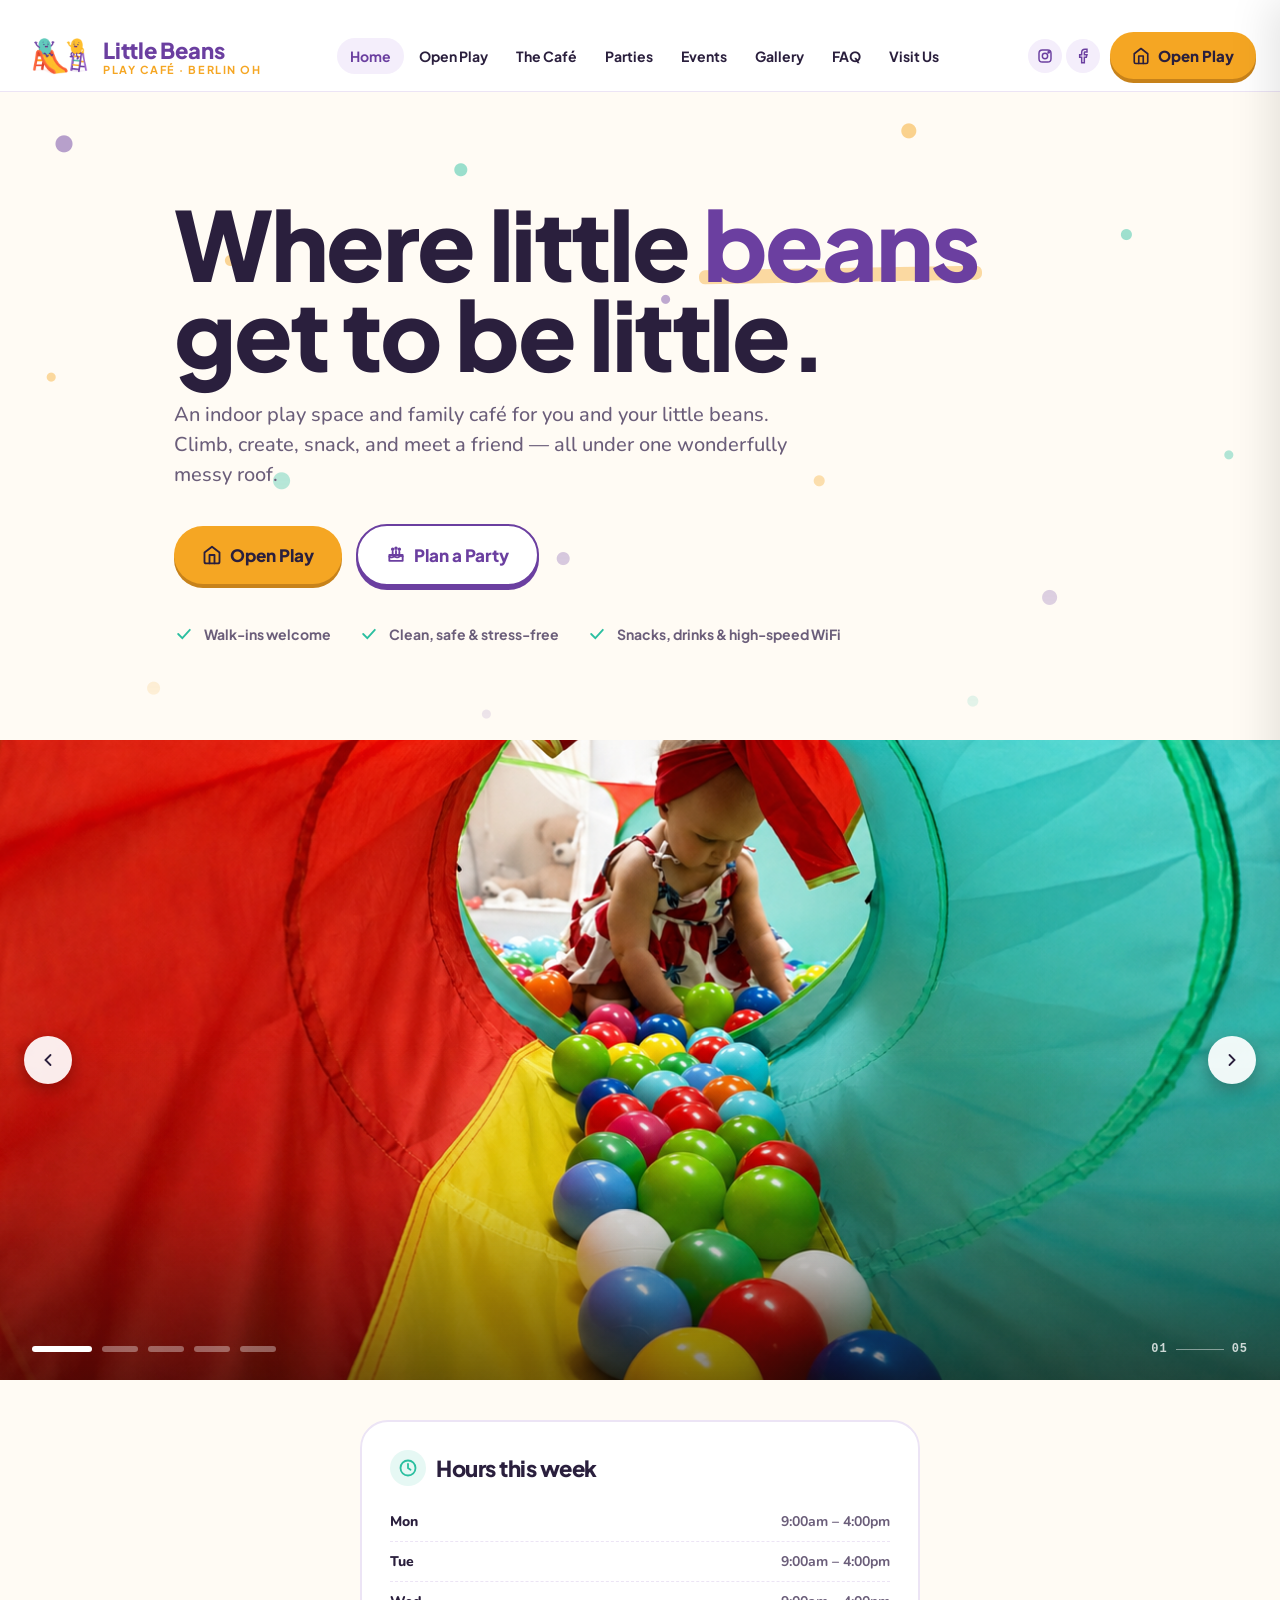
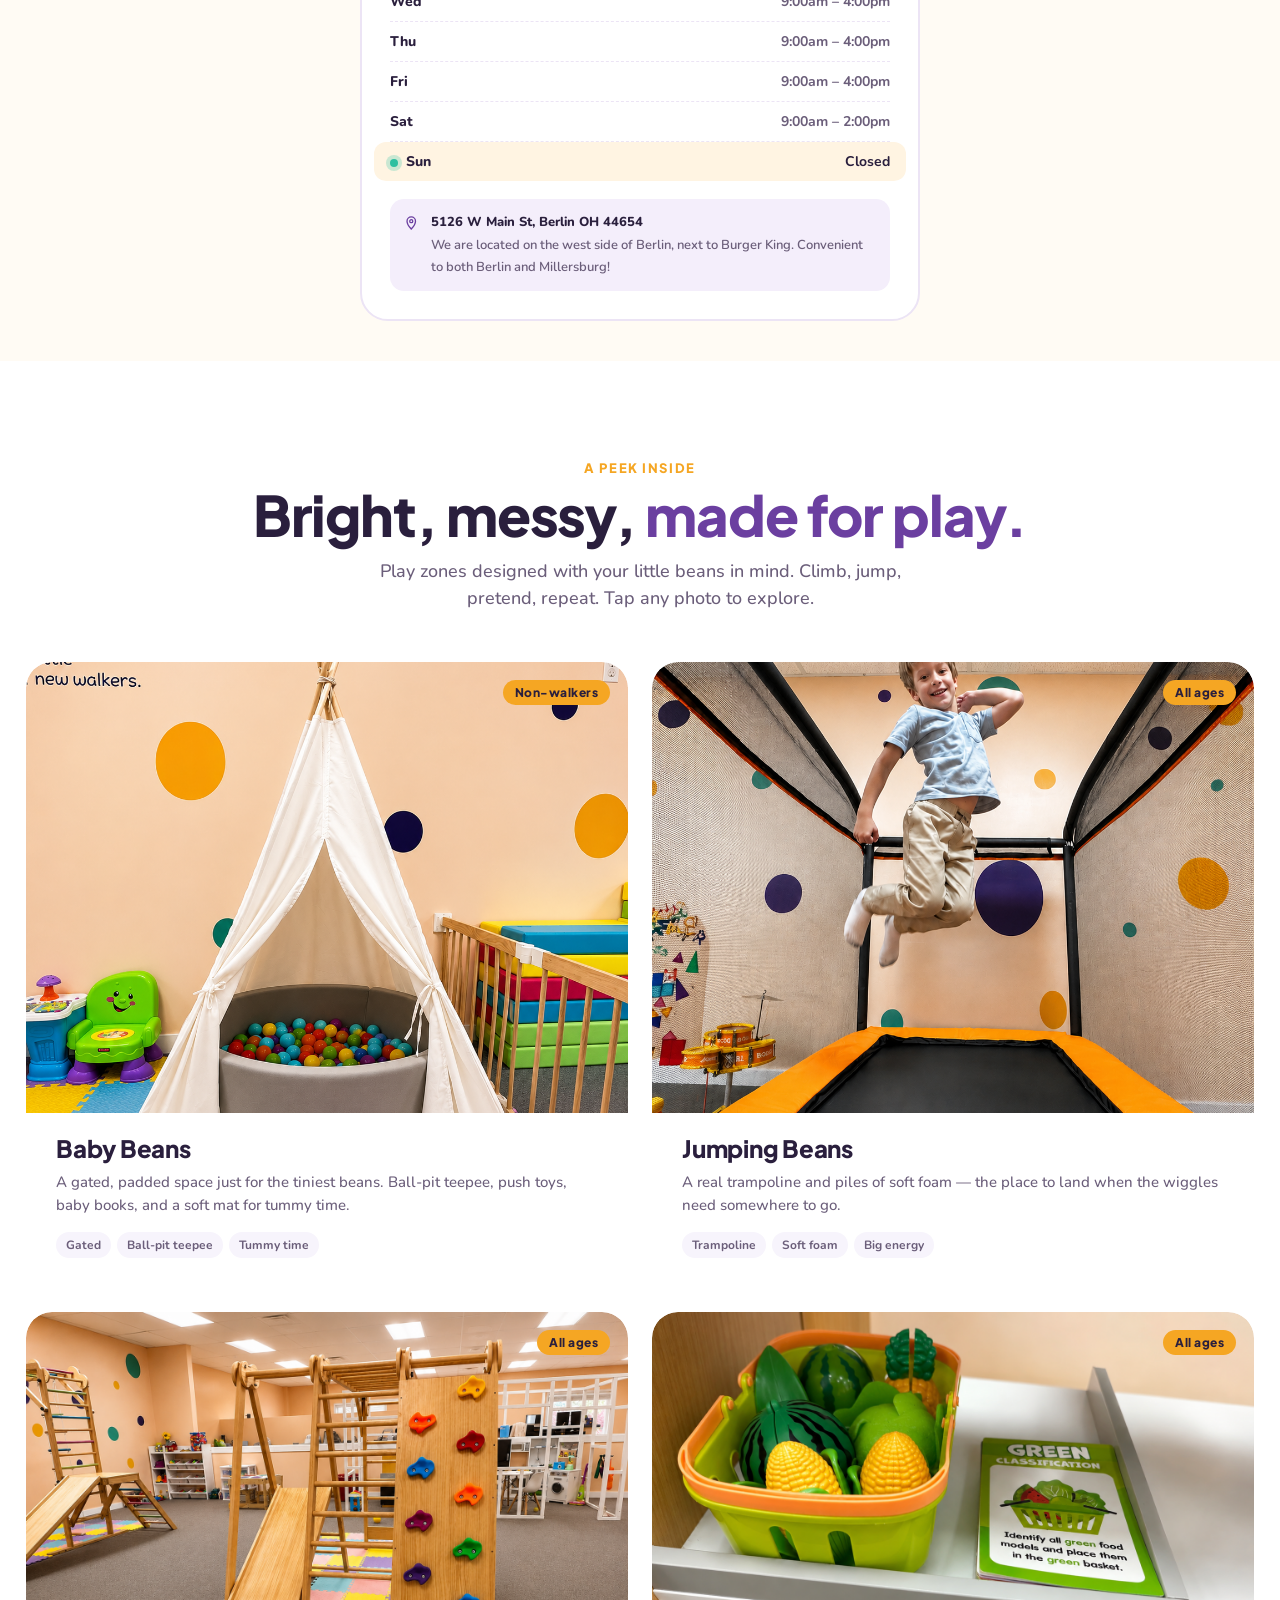
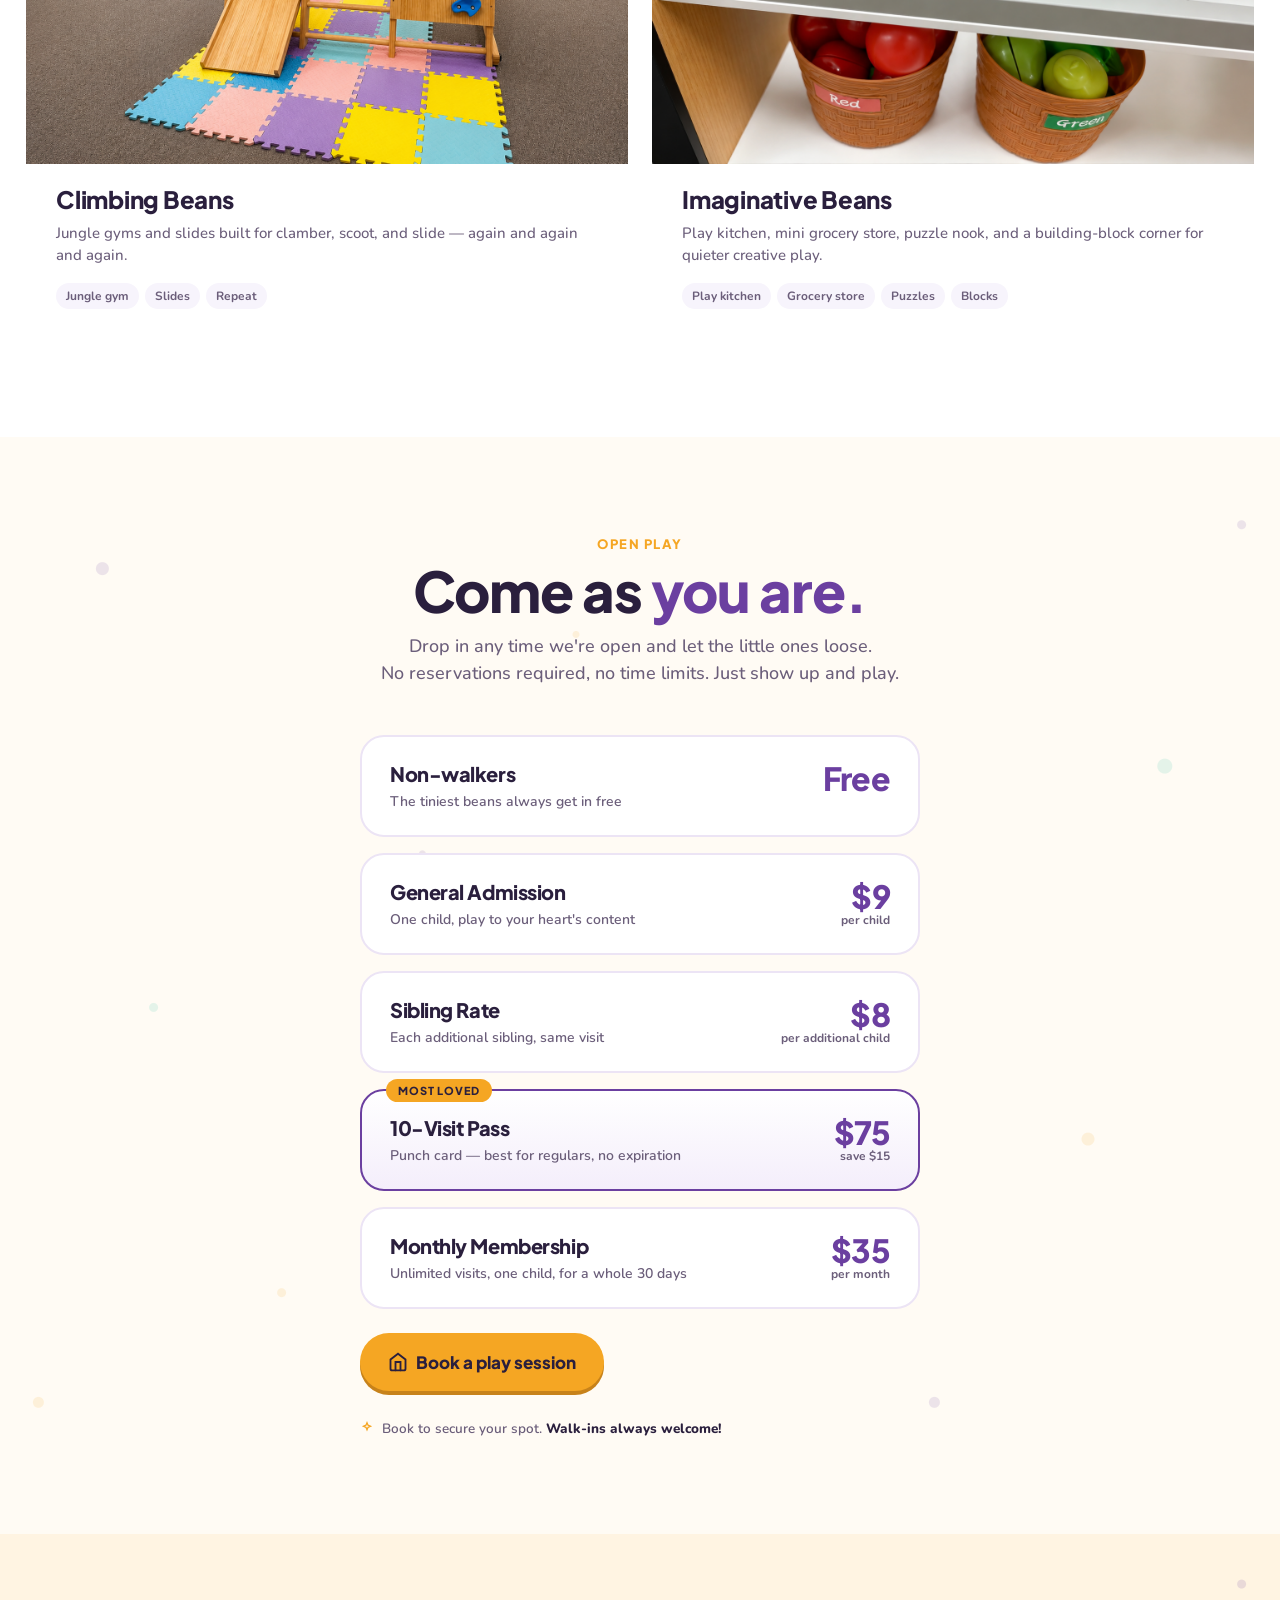
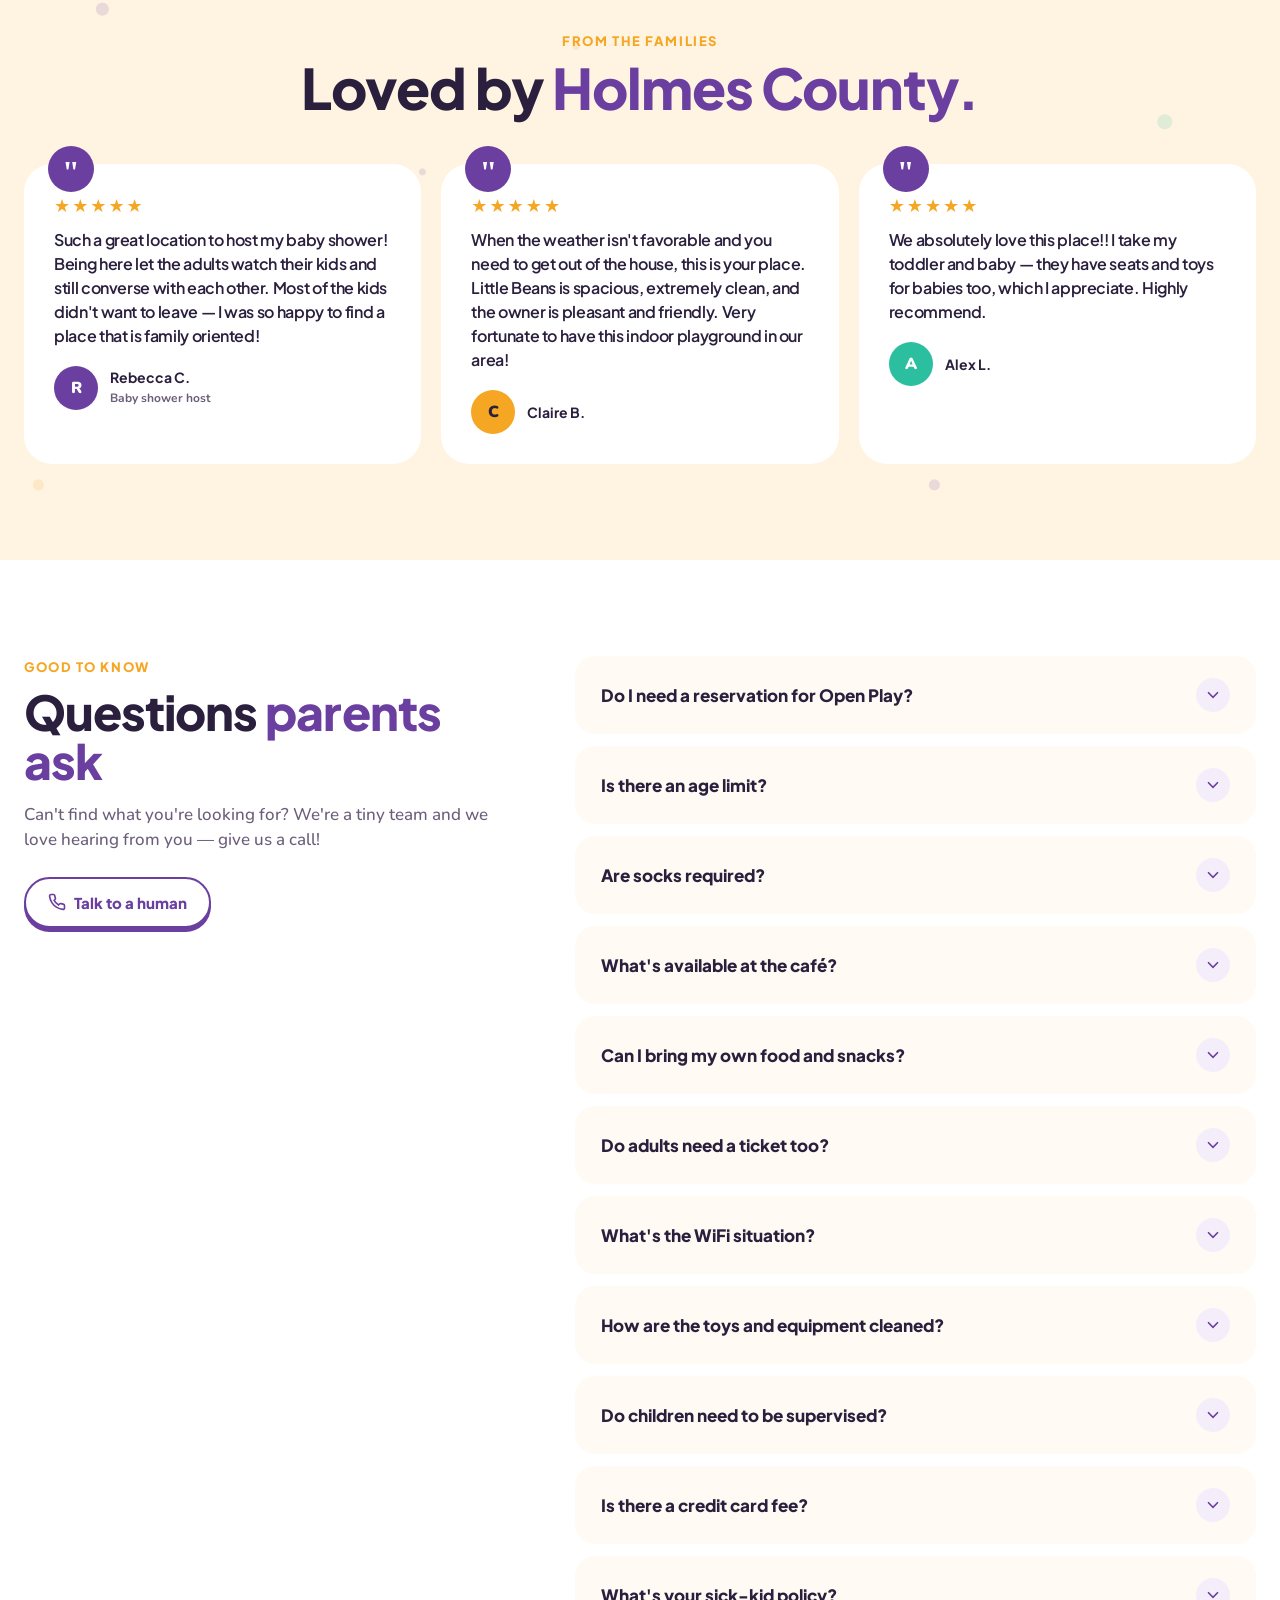
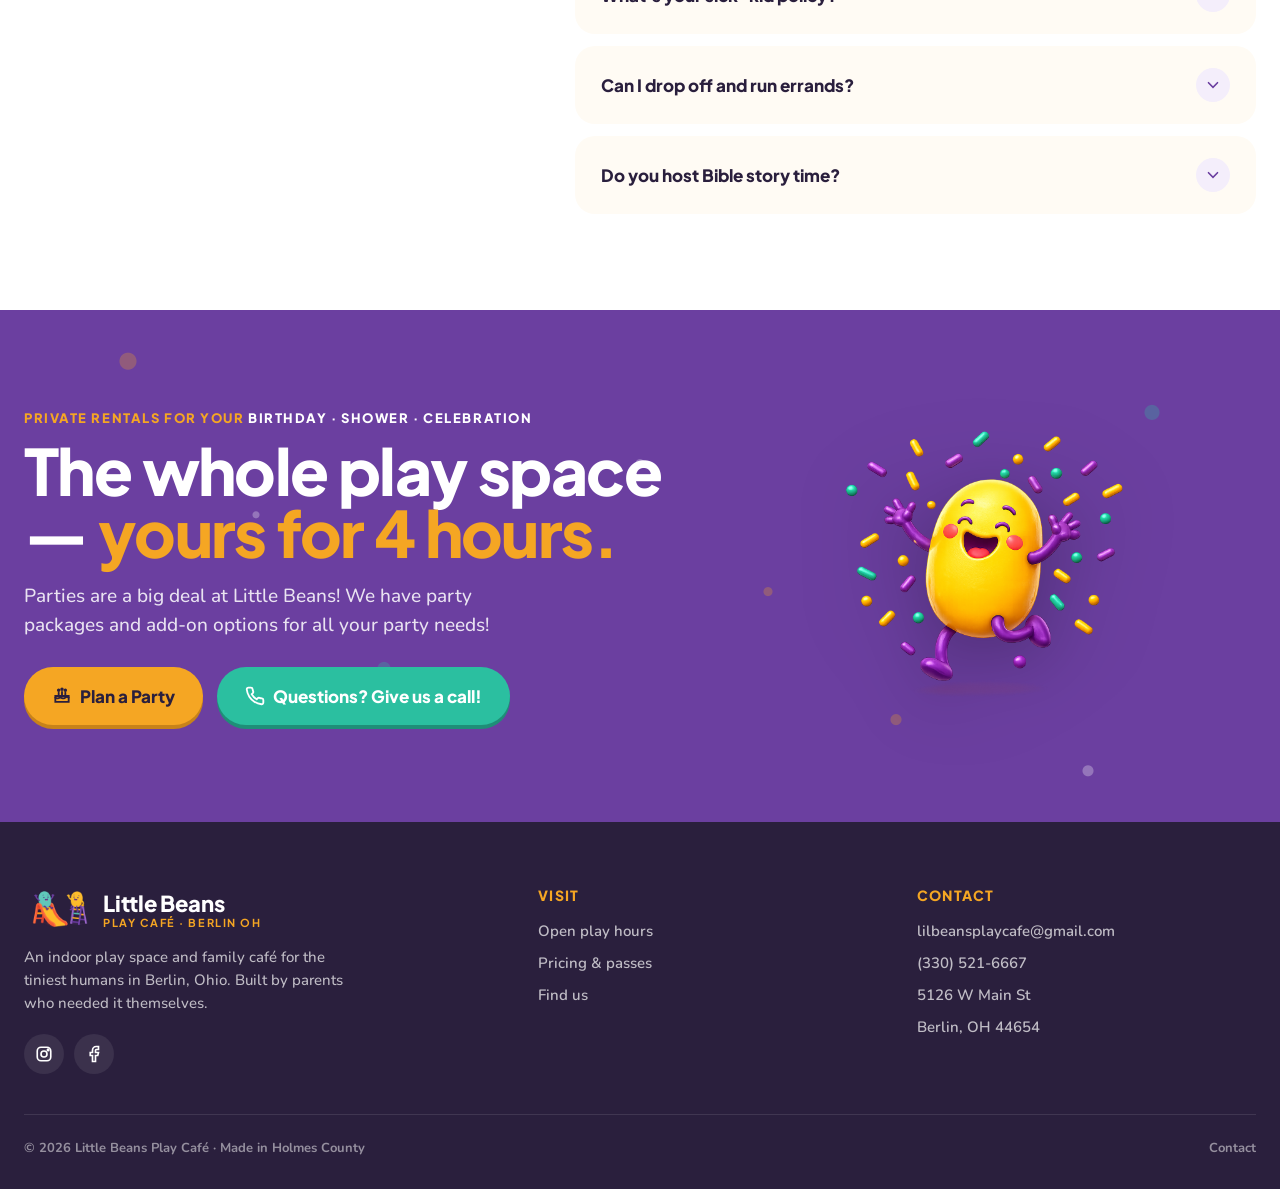
==== index.html @ 14ce0bbd "Add Events page with Google Calendar embed, add Events to nav - Replace placeholder section on event" ====
<!DOCTYPE html>
<html lang="en">
<head>
  <meta charset="UTF-8"/>
  <meta name="viewport" content="width=device-width, initial-scale=1.0, viewport-fit=cover"/>
  <title>Little Beans Play Café — Berlin, Ohio</title>
  <meta name="description" content="An indoor play space and family café for ages 0–7 in Berlin, Ohio. Climb, create, snack, and meet a friend — all under one wonderfully messy roof."/>
  <link rel="preconnect" href="https://fonts.googleapis.com"/>
  <link rel="preconnect" href="https://fonts.gstatic.com" crossorigin/>
  <link href="https://fonts.googleapis.com/css2?family=Nunito:wght@400;500;600;700&family=Plus+Jakarta+Sans:wght@700;800;900&display=swap" rel="stylesheet"/>
  <link rel="icon" type="image/png" href="assets/favicon-bean.png"/>
  <link rel="apple-touch-icon" href="assets/favicon-bean.png"/>
  <link rel="stylesheet" href="css/styles.css"/>
</head>
<body>

<!-- Hidden static form for Netlify form detection (booking modal submits to this) -->
<form name="open-play-booking" data-netlify="true" data-netlify-honeypot="bot-field" hidden>
  <input type="hidden" name="form-name" value="open-play-booking"/>
  <input name="bot-field"/>
  <input name="date"/>
  <input name="time"/>
  <input name="kids"/>
  <input name="babies"/>
  <input name="estimated-total"/>
  <input name="name"/>
  <input name="email"/>
  <input type="checkbox" name="email-opt-in"/>
</form>

<!-- Announcement -->
<div class="announce">
  <span></span>
</div>

<!-- Nav -->
<div class="nav-wrap">
  <nav class="nav">
    <a class="logo" href="index.html">
      <img class="logo-img" src="assets/beans-together.png" alt="Little Beans mascots"/>
      <div>Little Beans<small>Play Café · Berlin OH</small></div>
    </a>
    <div class="nav-links">
      <a href="index.html">Home</a>
      <a href="#open-play">Open Play</a>
      <a href="cafe.html">The Café</a>
      <a href="parties.html">Parties</a>
      <a href="events.html">Events</a>
      <a href="gallery.html">Gallery</a>
      <a href="faq.html">FAQ</a>
      <a href="contact.html">Visit Us</a>
    </div>
    <div class="nav-cta">
      <div class="nav-social">
        <a href="https://www.instagram.com/lbeansplaycafe" target="_blank" rel="noopener" aria-label="Instagram" class="nav-social-icon">
          <svg xmlns="http://www.w3.org/2000/svg" width="16" height="16" viewBox="0 0 24 24" fill="none" stroke="currentColor" stroke-width="2.2" stroke-linecap="round"><rect x="3" y="3" width="18" height="18" rx="5"/><circle cx="12" cy="12" r="4"/><circle cx="17.5" cy="6.5" r="1" fill="currentColor"/></svg>
        </a>
        <a href="https://www.facebook.com/profile.php?id=61575273827910" target="_blank" rel="noopener" aria-label="Facebook" class="nav-social-icon">
          <svg xmlns="http://www.w3.org/2000/svg" width="16" height="16" viewBox="0 0 24 24" fill="none" stroke="currentColor" stroke-width="2.2" stroke-linecap="round"><path d="M18 2h-3a5 5 0 0 0-5 5v3H7v4h3v8h4v-8h3l1-4h-4V7a1 1 0 0 1 1-1h3z"/></svg>
        </a>
      </div>
      <button class="btn btn-primary" data-book>
        <svg xmlns="http://www.w3.org/2000/svg" width="18" height="18" viewBox="0 0 24 24" fill="none" stroke="currentColor" stroke-width="2.2" stroke-linecap="round" stroke-linejoin="round"><path d="m3 9 9-7 9 7v11a2 2 0 0 1-2 2H5a2 2 0 0 1-2-2z"/><polyline points="9 22 9 12 15 12 15 22"/></svg>
        Open Play
      </button>
      <button class="hamburger" aria-label="Open menu">
        <svg xmlns="http://www.w3.org/2000/svg" width="22" height="22" viewBox="0 0 24 24" fill="none" stroke="currentColor" stroke-width="2.2" stroke-linecap="round"><line x1="4" y1="7" x2="20" y2="7"/><line x1="4" y1="12" x2="20" y2="12"/><line x1="4" y1="17" x2="20" y2="17"/></svg>
      </button>
    </div>
  </nav>
</div>

<!-- Hero -->
<section class="hero" id="top">
  <div class="hero-dots dots-bg dense"></div>
  <div class="hero-inner">
    <h1 class="hero-title">Where little <em>beans</em> get to be little.</h1>
    <p class="hero-sub">An indoor play space and family café for you and your little beans. Climb, create, snack, and meet a friend — all under one wonderfully messy roof.</p>
    <div class="hero-cta">
      <button class="btn btn-primary btn-lg" data-book>
        <svg xmlns="http://www.w3.org/2000/svg" width="20" height="20" viewBox="0 0 24 24" fill="none" stroke="currentColor" stroke-width="2.2" stroke-linecap="round" stroke-linejoin="round"><path d="m3 9 9-7 9 7v11a2 2 0 0 1-2 2H5a2 2 0 0 1-2-2z"/><polyline points="9 22 9 12 15 12 15 22"/></svg>
        Open Play
      </button>
      <a href="parties.html" class="btn btn-secondary btn-lg">
        <svg xmlns="http://www.w3.org/2000/svg" width="20" height="20" viewBox="0 0 24 24" fill="none" stroke="currentColor" stroke-width="2.2" stroke-linecap="round" stroke-linejoin="round"><path d="M4 19h16v-7H4z"/><path d="M4 14c2 2 4 0 6 0s4 2 6 0 4 0 4 0"/><path d="M8 8v3M12 7v4M16 8v3"/><circle cx="8" cy="5" r="1" fill="currentColor"/><circle cx="12" cy="4" r="1" fill="currentColor"/><circle cx="16" cy="5" r="1" fill="currentColor"/></svg>
        Plan a Party
      </a>
    </div>
    <div class="hero-meta">
      <div class="item">
        <svg xmlns="http://www.w3.org/2000/svg" width="18" height="18" viewBox="0 0 24 24" fill="none" stroke="currentColor" stroke-width="2.2" stroke-linecap="round"><polyline points="5 12 10 17 19 7"/></svg>
        Walk-ins welcome
      </div>
      <div class="item">
        <svg xmlns="http://www.w3.org/2000/svg" width="18" height="18" viewBox="0 0 24 24" fill="none" stroke="currentColor" stroke-width="2.2" stroke-linecap="round"><polyline points="5 12 10 17 19 7"/></svg>
        Clean, safe &amp; stress-free
      </div>
      <div class="item">
        <svg xmlns="http://www.w3.org/2000/svg" width="18" height="18" viewBox="0 0 24 24" fill="none" stroke="currentColor" stroke-width="2.2" stroke-linecap="round"><polyline points="5 12 10 17 19 7"/></svg>
        Snacks, drinks &amp; high-speed WiFi
      </div>
    </div>
  </div>
</section>

<!-- Photo Carousel -->
<section class="carousel-section">
  <div class="carousel-frame">
    <div class="carousel-slides">
      <div class="carousel-slide active">
        <div class="carousel-slide-photo" data-slide="0"></div>
      </div>
      <div class="carousel-slide">
        <div class="carousel-slide-photo" data-slide="1"></div>
      </div>
      <div class="carousel-slide">
        <div class="carousel-slide-photo" data-slide="2"></div>
      </div>
      <div class="carousel-slide">
        <div class="carousel-slide-photo" data-slide="3"></div>
      </div>
      <div class="carousel-slide">
        <div class="carousel-slide-photo" data-slide="4"></div>
      </div>
    </div>
    <div class="carousel-vignette"></div>
    <div class="carousel-arrows">
      <button class="carousel-arrow" data-dir="-1" aria-label="Previous photo">
        <svg xmlns="http://www.w3.org/2000/svg" width="20" height="20" viewBox="0 0 24 24" fill="none" stroke="currentColor" stroke-width="2.2" stroke-linecap="round"><polyline points="15 6 9 12 15 18"/></svg>
      </button>
      <button class="carousel-arrow" data-dir="1" aria-label="Next photo">
        <svg xmlns="http://www.w3.org/2000/svg" width="20" height="20" viewBox="0 0 24 24" fill="none" stroke="currentColor" stroke-width="2.2" stroke-linecap="round"><polyline points="9 6 15 12 9 18"/></svg>
      </button>
    </div>
    <div class="carousel-controls">
      <div class="carousel-dots" role="tablist" aria-label="Photo carousel">
        <button class="carousel-dot active" aria-label="Show photo 1" aria-selected="true"></button>
        <button class="carousel-dot" aria-label="Show photo 2" aria-selected="false"></button>
        <button class="carousel-dot" aria-label="Show photo 3" aria-selected="false"></button>
        <button class="carousel-dot" aria-label="Show photo 4" aria-selected="false"></button>
        <button class="carousel-dot" aria-label="Show photo 5" aria-selected="false"></button>
      </div>
      <div class="carousel-counter">
        <span id="carouselCurrent">01</span>
        <span class="bar"></span>
        <span id="carouselTotal">05</span>
      </div>
    </div>
  </div>
</section>

<!-- Hours -->
<section class="section" id="hours" style="background:var(--cream);padding-top:40px;padding-bottom:40px">
  <div class="section-inner">
    <div class="hours-card" style="max-width:560px;margin:0 auto">
      <h3>
        <span class="clock">
          <svg xmlns="http://www.w3.org/2000/svg" width="20" height="20" viewBox="0 0 24 24" fill="none" stroke="currentColor" stroke-width="2.2" stroke-linecap="round"><circle cx="12" cy="12" r="9"/><polyline points="12 7 12 12 15 14"/></svg>
        </span>
        Hours this week
      </h3>
      <div class="hours-row"><span class="day">Mon</span><span class="time">9:00am – 4:00pm</span></div>
      <div class="hours-row"><span class="day">Tue</span><span class="time">9:00am – 4:00pm</span></div>
      <div class="hours-row"><span class="day">Wed</span><span class="time">9:00am – 4:00pm</span></div>
      <div class="hours-row"><span class="day">Thu</span><span class="time">9:00am – 4:00pm</span></div>
      <div class="hours-row"><span class="day">Fri</span><span class="time">9:00am – 4:00pm</span></div>
      <div class="hours-row"><span class="day">Sat</span><span class="time">9:00am – 2:00pm</span></div>
      <div class="hours-row"><span class="day">Sun</span><span class="time">Closed</span></div>
      <div class="address-box">
        <svg xmlns="http://www.w3.org/2000/svg" width="20" height="20" viewBox="0 0 24 24" fill="none" stroke="var(--purple)" stroke-width="2.2" stroke-linecap="round"><path d="M12 22s-7-7.5-7-13a7 7 0 0 1 14 0c0 5.5-7 13-7 13z"/><circle cx="12" cy="9" r="2.5"/></svg>
        <div>
          <strong>5126 W Main St, Berlin OH 44654</strong>
          <span>We are located on the west side of Berlin, next to Burger King. Convenient to both Berlin and Millersburg!</span>
        </div>
      </div>
    </div>
  </div>
</section>

<!-- Zones -->
<section class="section zones" id="gallery" style="background:var(--white)">
  <div class="section-inner">
    <div class="section-head">
      <span class="kicker" style="color:var(--orange)">A peek inside</span>
      <h2>Bright, messy, <em>made for play.</em></h2>
      <p>Play zones designed with your little beans in mind. Climb, jump, pretend, repeat. Tap any photo to explore.</p>
    </div>
    <div class="zone-grid" id="play">
      <a class="zone-card" href="gallery.html?filter=space" aria-label="Baby Beans play zone">
        <div class="zone-photo"><img src="gallery/space/baby-beans.png" alt="Baby Beans soft play zone" loading="lazy"/></div>
        <span class="age">Non-walkers</span>
        <h3>Baby Beans</h3>
        <p>A gated, padded space just for the tiniest beans. Ball-pit teepee, push toys, baby books, and a soft mat for tummy time.</p>
        <ul><li>Gated</li><li>Ball-pit teepee</li><li>Tummy time</li></ul>
      </a>
      <a class="zone-card" href="gallery.html?filter=space" aria-label="Jumping Beans play zone">
        <div class="zone-photo"><img src="gallery/action/jumpin-1.png" alt="Jumping Beans trampoline zone" loading="lazy"/></div>
        <span class="age">All ages</span>
        <h3>Jumping Beans</h3>
        <p>A real trampoline and piles of soft foam — the place to land when the wiggles need somewhere to go.</p>
        <ul><li>Trampoline</li><li>Soft foam</li><li>Big energy</li></ul>
      </a>
      <a class="zone-card" href="gallery.html?filter=space" aria-label="Climbing Beans play zone">
        <div class="zone-photo"><img src="gallery/space/climbing-1.png" alt="Climbing Beans jungle gym zone" loading="lazy"/></div>
        <span class="age">All ages</span>
        <h3>Climbing Beans</h3>
        <p>Jungle gyms and slides built for clamber, scoot, and slide — again and again and again.</p>
        <ul><li>Jungle gym</li><li>Slides</li><li>Repeat</li></ul>
      </a>
      <a class="zone-card" href="gallery.html?filter=space" aria-label="Imaginative Beans play zone">
        <div class="zone-photo"><img src="gallery/space/market-food.png" alt="Imaginative Beans play kitchen zone" loading="lazy"/></div>
        <span class="age">All ages</span>
        <h3>Imaginative Beans</h3>
        <p>Play kitchen, mini grocery store, puzzle nook, and a building-block corner for quieter creative play.</p>
        <ul><li>Play kitchen</li><li>Grocery store</li><li>Puzzles</li><li>Blocks</li></ul>
      </a>
    </div>
  </div>
</section>

<!-- Pricing -->
<section class="pricing" id="open-play">
  <div class="dots-bg" style="opacity:.12"></div>
  <div class="section-inner">
    <div class="section-head">
      <span class="kicker" style="color:var(--orange)">Open Play</span>
      <h2>Come as <em>you are.</em></h2>
      <p>Drop in any time we're open and let the little ones loose.<br/>No reservations required, no time limits. Just show up and play.</p>
    </div>
    <div class="price-cards" style="max-width:560px;margin:0 auto">
      <div class="price-card">
        <div class="left"><h4>Non-walkers</h4><p>The tiniest beans always get in free</p></div>
        <div class="right"><div class="price">Free</div><div class="per">&nbsp;</div></div>
      </div>
      <div class="price-card">
        <div class="left"><h4>General Admission</h4><p>One child, play to your heart's content</p></div>
        <div class="right"><div class="price">$9</div><div class="per">per child</div></div>
      </div>
      <div class="price-card">
        <div class="left"><h4>Sibling Rate</h4><p>Each additional sibling, same visit</p></div>
        <div class="right"><div class="price">$8</div><div class="per">per additional child</div></div>
      </div>
      <div class="price-card featured">
        <div class="left"><h4>10-Visit Pass</h4><p>Punch card — best for regulars, no expiration</p></div>
        <div class="right"><div class="price">$75</div><div class="per">save $15</div></div>
      </div>
      <div class="price-card">
        <div class="left"><h4>Monthly Membership</h4><p>Unlimited visits, one child, for a whole 30 days</p></div>
        <div class="right"><div class="price">$35</div><div class="per">per month</div></div>
      </div>
      <button class="btn btn-primary btn-lg" data-book style="justify-self:start;margin-top:8px">
        <svg xmlns="http://www.w3.org/2000/svg" width="20" height="20" viewBox="0 0 24 24" fill="none" stroke="currentColor" stroke-width="2.2" stroke-linecap="round"><path d="m3 9 9-7 9 7v11a2 2 0 0 1-2 2H5a2 2 0 0 1-2-2z"/><polyline points="9 22 9 12 15 12 15 22"/></svg>
        Book a play session
      </button>
      <p style="margin:12px 0 0;font-size:13.5px;color:var(--ink-soft);font-weight:600;display:flex;align-items:center;gap:8px;justify-self:start">
        <svg xmlns="http://www.w3.org/2000/svg" width="14" height="14" viewBox="0 0 24 24" fill="none" stroke="var(--orange)" stroke-width="2.2" stroke-linecap="round"><path d="M12 3l1.8 4.2L18 9l-4.2 1.8L12 15l-1.8-4.2L6 9l4.2-1.8z"/></svg>
        <span>Book to secure your spot. <strong style="color:var(--ink);font-weight:800;">Walk-ins always welcome!</strong></span>
      </p>
    </div>
  </div>
</section>

<!-- Testimonials -->
<section class="tests">
  <div class="dots-bg" style="opacity:.14"></div>
  <div class="section-inner">
    <div class="section-head">
      <span class="kicker" style="color:var(--orange)">From the families</span>
      <h2>Loved by <em>Holmes County.</em></h2>
    </div>
    <div class="tests-grid">
      <div class="test-card">
        <div class="quote-mark">"</div>
        <div class="stars">★★★★★</div>
        <p class="body">Such a great location to host my baby shower! Being here let the adults watch their kids and still converse with each other. Most of the kids didn't want to leave — I was so happy to find a place that is family oriented!</p>
        <div class="author">
          <div class="avatar p">R</div>
          <div class="meta"><strong>Rebecca C.</strong><small>Baby shower host</small></div>
        </div>
      </div>
      <div class="test-card">
        <div class="quote-mark">"</div>
        <div class="stars">★★★★★</div>
        <p class="body">When the weather isn't favorable and you need to get out of the house, this is your place. Little Beans is spacious, extremely clean, and the owner is pleasant and friendly. Very fortunate to have this indoor playground in our area!</p>
        <div class="author">
          <div class="avatar o">C</div>
          <div class="meta"><strong>Claire B.</strong></div>
        </div>
      </div>
      <div class="test-card">
        <div class="quote-mark">"</div>
        <div class="stars">★★★★★</div>
        <p class="body">We absolutely love this place!! I take my toddler and baby — they have seats and toys for babies too, which I appreciate. Highly recommend.</p>
        <div class="author">
          <div class="avatar t">A</div>
          <div class="meta"><strong>Alex L.</strong></div>
        </div>
      </div>
    </div>
  </div>
</section>

<!-- FAQ -->
<section class="faq" id="faq">
  <div class="section-inner">
    <div class="faq-grid">
      <div class="faq-left">
        <span class="kicker" style="color:var(--orange)">Good to know</span>
        <h2 style="margin-top:10px">Questions <em>parents ask</em></h2>
        <p>Can't find what you're looking for? We're a tiny team and we love hearing from you — give us a call!</p>
        <a href="tel:3305216667" class="btn btn-secondary">
          <svg xmlns="http://www.w3.org/2000/svg" width="18" height="18" viewBox="0 0 24 24" fill="none" stroke="currentColor" stroke-width="2.2" stroke-linecap="round"><path d="M22 16.92v3a2 2 0 0 1-2.18 2 19.79 19.79 0 0 1-8.63-3.07 19.5 19.5 0 0 1-6-6A19.79 19.79 0 0 1 2.12 4.18 2 2 0 0 1 4.11 2h3a2 2 0 0 1 2 1.72 12.84 12.84 0 0 0 .7 2.81 2 2 0 0 1-.45 2.11L8.09 9.91a16 16 0 0 0 6 6l1.27-1.27a2 2 0 0 1 2.11-.45 12.84 12.84 0 0 0 2.81.7A2 2 0 0 1 22 16.92z"/></svg>
          Talk to a human
        </a>
      </div>
      <div class="faq-list">
        <div class="faq-item">
          <button class="faq-q"><span>Do I need a reservation for Open Play?</span><span class="chev"><svg xmlns="http://www.w3.org/2000/svg" width="18" height="18" viewBox="0 0 24 24" fill="none" stroke="currentColor" stroke-width="2.2" stroke-linecap="round"><polyline points="6 9 12 15 18 9"/></svg></span></button>
          <div class="faq-a"><p>Not at all — walk-ins are always welcome! We do recommend booking ahead for larger groups or on busy days (rainy days and Saturdays tend to fill up quickly), just to make sure we have room for everyone.</p></div>
        </div>
        <div class="faq-item">
          <button class="faq-q"><span>Is there an age limit?</span><span class="chev"><svg xmlns="http://www.w3.org/2000/svg" width="18" height="18" viewBox="0 0 24 24" fill="none" stroke="currentColor" stroke-width="2.2" stroke-linecap="round"><polyline points="6 9 12 15 18 9"/></svg></span></button>
          <div class="faq-a"><p>All ages are welcome, but we find that our space is typically most-enjoyed by ages 0–7.</p></div>
        </div>
        <div class="faq-item">
          <button class="faq-q"><span>Are socks required?</span><span class="chev"><svg xmlns="http://www.w3.org/2000/svg" width="18" height="18" viewBox="0 0 24 24" fill="none" stroke="currentColor" stroke-width="2.2" stroke-linecap="round"><polyline points="6 9 12 15 18 9"/></svg></span></button>
          <div class="faq-a"><p>Yes — grippy socks are best for children. Adults must also wear socks in the play space. No shoes or bare feet, please!</p></div>
        </div>
        <div class="faq-item">
          <button class="faq-q"><span>What's available at the café?</span><span class="chev"><svg xmlns="http://www.w3.org/2000/svg" width="18" height="18" viewBox="0 0 24 24" fill="none" stroke="currentColor" stroke-width="2.2" stroke-linecap="round"><polyline points="6 9 12 15 18 9"/></svg></span></button>
          <div class="faq-a"><p>Plenty of tables and seating for parents to relax while the kids play, plus a variety of snacks and drinks available for purchase at the counter. For all the details (and photos!), visit our <a href="cafe.html" style="color:var(--purple);font-weight:700">Café page</a>.</p></div>
        </div>
        <div class="faq-item">
          <button class="faq-q"><span>Can I bring my own food and snacks?</span><span class="chev"><svg xmlns="http://www.w3.org/2000/svg" width="18" height="18" viewBox="0 0 24 24" fill="none" stroke="currentColor" stroke-width="2.2" stroke-linecap="round"><polyline points="6 9 12 15 18 9"/></svg></span></button>
          <div class="faq-a"><p>Absolutely. You're welcome to bring your own food, snacks, and drinks. We also carry pre-packaged snacks and beverages at the front counter.</p></div>
        </div>
        <div class="faq-item">
          <button class="faq-q"><span>Do adults need a ticket too?</span><span class="chev"><svg xmlns="http://www.w3.org/2000/svg" width="18" height="18" viewBox="0 0 24 24" fill="none" stroke="currentColor" stroke-width="2.2" stroke-linecap="round"><polyline points="6 9 12 15 18 9"/></svg></span></button>
          <div class="faq-a"><p>Nope, grown-ups are free!</p></div>
        </div>
        <div class="faq-item">
          <button class="faq-q"><span>What's the WiFi situation?</span><span class="chev"><svg xmlns="http://www.w3.org/2000/svg" width="18" height="18" viewBox="0 0 24 24" fill="none" stroke="currentColor" stroke-width="2.2" stroke-linecap="round"><polyline points="6 9 12 15 18 9"/></svg></span></button>
          <div class="faq-a"><p>High-speed WiFi is available, and parents are actively encouraged to bring a laptop and work while their kids play.</p></div>
        </div>
        <div class="faq-item">
          <button class="faq-q"><span>How are the toys and equipment cleaned?</span><span class="chev"><svg xmlns="http://www.w3.org/2000/svg" width="18" height="18" viewBox="0 0 24 24" fill="none" stroke="currentColor" stroke-width="2.2" stroke-linecap="round"><polyline points="6 9 12 15 18 9"/></svg></span></button>
          <div class="faq-a"><p>Toys and equipment are cleaned mid-day and at close with ChildSafe Sanitizer. A sanitation station is also available for parents who want to self-clean.</p></div>
        </div>
        <div class="faq-item">
          <button class="faq-q"><span>Do children need to be supervised?</span><span class="chev"><svg xmlns="http://www.w3.org/2000/svg" width="18" height="18" viewBox="0 0 24 24" fill="none" stroke="currentColor" stroke-width="2.2" stroke-linecap="round"><polyline points="6 9 12 15 18 9"/></svg></span></button>
          <div class="faq-a"><p>Yes — children must be monitored by an adult at all times. Children under 2 must be accompanied by an adult in the play space.</p></div>
        </div>
        <div class="faq-item">
          <button class="faq-q"><span>Is there a credit card fee?</span><span class="chev"><svg xmlns="http://www.w3.org/2000/svg" width="18" height="18" viewBox="0 0 24 24" fill="none" stroke="currentColor" stroke-width="2.2" stroke-linecap="round"><polyline points="6 9 12 15 18 9"/></svg></span></button>
          <div class="faq-a"><p>A 30-cent service fee applies to all credit card transactions.</p></div>
        </div>
        <div class="faq-item">
          <button class="faq-q"><span>What's your sick-kid policy?</span><span class="chev"><svg xmlns="http://www.w3.org/2000/svg" width="18" height="18" viewBox="0 0 24 24" fill="none" stroke="currentColor" stroke-width="2.2" stroke-linecap="round"><polyline points="6 9 12 15 18 9"/></svg></span></button>
          <div class="faq-a"><p>Stay home, please. If anyone in your family has had a fever, stomach bug, or pink eye in the last 24 hours, we'll happily reschedule — no fees, no questions.</p></div>
        </div>
        <div class="faq-item">
          <button class="faq-q"><span>Can I drop off and run errands?</span><span class="chev"><svg xmlns="http://www.w3.org/2000/svg" width="18" height="18" viewBox="0 0 24 24" fill="none" stroke="currentColor" stroke-width="2.2" stroke-linecap="round"><polyline points="6 9 12 15 18 9"/></svg></span></button>
          <div class="faq-a"><p>Open play is parent-supervised for all ages. We do host special "Parent's Night Out" events where we are properly staffed for drop-off play. Follow us on Facebook or Instagram for news on these events.</p></div>
        </div>
        <div class="faq-item">
          <button class="faq-q"><span>Do you host Bible story time?</span><span class="chev"><svg xmlns="http://www.w3.org/2000/svg" width="18" height="18" viewBox="0 0 24 24" fill="none" stroke="currentColor" stroke-width="2.2" stroke-linecap="round"><polyline points="6 9 12 15 18 9"/></svg></span></button>
          <div class="faq-a"><p>We do — it's one of our favorite things we offer! Bible story time is held on the first Monday of every month and is open to all families. Follow us on <a href="https://www.instagram.com/lbeansplaycafe" target="_blank" rel="noopener" style="color:var(--purple);font-weight:700">Instagram</a> or <a href="https://www.facebook.com/profile.php?id=61575273827910" target="_blank" rel="noopener" style="color:var(--purple);font-weight:700">Facebook</a> so you never miss an announcement.</p></div>
        </div>
      </div>
    </div>
  </div>
</section>

<!-- CTA Banner -->
<section class="cta-banner" id="parties">
  <div class="cta-dots"></div>
  <div class="cta-inner">
    <div>
      <span class="kicker" style="color:var(--orange)">PRIVATE RENTALS FOR YOUR <span style="color:#fff">BIRTHDAY · SHOWER · CELEBRATION</span></span>
      <h2 style="margin-top:10px">The whole play space — <em>yours for 4 hours.</em></h2>
      <p>Parties are a big deal at Little Beans! We have party packages and add-on options for all your party needs!</p>
      <div class="cta-buttons">
        <a href="parties.html" class="btn btn-primary btn-lg">
          <svg xmlns="http://www.w3.org/2000/svg" width="20" height="20" viewBox="0 0 24 24" fill="none" stroke="currentColor" stroke-width="2.2" stroke-linecap="round"><path d="M4 19h16v-7H4z"/><path d="M4 14c2 2 4 0 6 0s4 2 6 0 4 0 4 0"/><path d="M8 8v3M12 7v4M16 8v3"/><circle cx="8" cy="5" r="1" fill="currentColor"/><circle cx="12" cy="4" r="1" fill="currentColor"/><circle cx="16" cy="5" r="1" fill="currentColor"/></svg>
          Plan a Party
        </a>
        <a href="tel:3305216667" class="btn btn-teal btn-lg">
          <svg xmlns="http://www.w3.org/2000/svg" width="20" height="20" viewBox="0 0 24 24" fill="none" stroke="currentColor" stroke-width="2.2" stroke-linecap="round"><path d="M22 16.92v3a2 2 0 0 1-2.18 2 19.79 19.79 0 0 1-8.63-3.07 19.5 19.5 0 0 1-6-6A19.79 19.79 0 0 1 2.12 4.18 2 2 0 0 1 4.11 2h3a2 2 0 0 1 2 1.72 12.84 12.84 0 0 0 .7 2.81 2 2 0 0 1-.45 2.11L8.09 9.91a16 16 0 0 0 6 6l1.27-1.27a2 2 0 0 1 2.11-.45 12.84 12.84 0 0 0 2.81.7A2 2 0 0 1 22 16.92z"/></svg>
          Questions? Give us a call!
        </a>
      </div>
    </div>
    <div class="cta-mascot">
      <img src="assets/party-bean.png" alt="Bean mascot celebrating with confetti"/>
    </div>
  </div>
</section>

<!-- Footer -->
<footer class="footer">
  <div class="footer-inner">
    <div class="footer-top">
      <div>
        <a class="logo" href="index.html">
          <img class="logo-img" src="assets/beans-together.png" alt="Little Beans mascots"/>
          <div>Little Beans<small>Play Café · Berlin OH</small></div>
        </a>
        <p class="blurb">An indoor play space and family café for the tiniest humans in Berlin, Ohio. Built by parents who needed it themselves.</p>
        <div class="socials">
          <a href="https://www.instagram.com/lbeansplaycafe" target="_blank" rel="noopener" aria-label="Instagram">
            <svg xmlns="http://www.w3.org/2000/svg" width="18" height="18" viewBox="0 0 24 24" fill="none" stroke="currentColor" stroke-width="2.2" stroke-linecap="round"><rect x="3" y="3" width="18" height="18" rx="5"/><circle cx="12" cy="12" r="4"/><circle cx="17.5" cy="6.5" r="1" fill="currentColor"/></svg>
          </a>
          <a href="https://www.facebook.com/profile.php?id=61575273827910" target="_blank" rel="noopener" aria-label="Facebook">
            <svg xmlns="http://www.w3.org/2000/svg" width="18" height="18" viewBox="0 0 24 24" fill="none" stroke="currentColor" stroke-width="2.2" stroke-linecap="round"><path d="M18 2h-3a5 5 0 0 0-5 5v3H7v4h3v8h4v-8h3l1-4h-4V7a1 1 0 0 1 1-1h3z"/></svg>
          </a>
        </div>
      </div>
      <div>
        <h5>Visit</h5>
        <ul>
          <li><a href="#hours">Open play hours</a></li>
          <li><a href="#open-play">Pricing &amp; passes</a></li>
          <li><a href="contact.html">Find us</a></li>
        </ul>
      </div>
      <div>
        <h5>Contact</h5>
        <ul>
          <li><a href="mailto:lilbeansplaycafe@gmail.com">lilbeansplaycafe@gmail.com</a></li>
          <li><a href="tel:3305216667">(330) 521-6667</a></li>
          <li><a href="contact.html">5126 W Main St</a></li>
          <li><a href="contact.html">Berlin, OH 44654</a></li>
        </ul>
      </div>
    </div>
    <div class="footer-bot">
      <span>© 2026 Little Beans Play Café · Made in Holmes County</span>
      <span>
        <a href="mailto:lilbeansplaycafe@gmail.com" style="color:inherit">Contact</a>
      </span>
    </div>
  </div>
</footer>

<!-- Mobile Menu -->
<div class="mobile-backdrop" style="display:none"></div>
<div class="mobile-menu">
  <button class="mclose" aria-label="Close menu">
    <svg xmlns="http://www.w3.org/2000/svg" width="20" height="20" viewBox="0 0 24 24" fill="none" stroke="currentColor" stroke-width="2.2" stroke-linecap="round"><line x1="6" y1="6" x2="18" y2="18"/><line x1="18" y1="6" x2="6" y2="18"/></svg>
  </button>
  <a href="index.html">Home</a>
  <a href="#open-play">Open Play</a>
  <a href="parties.html">Parties</a>
  <a href="cafe.html">The Café</a>
  <a href="events.html">Events</a>
  <a href="gallery.html">Gallery</a>
  <a href="faq.html">FAQ</a>
  <a href="contact.html">Visit Us</a>
  <button class="btn btn-primary" data-book>
    <svg xmlns="http://www.w3.org/2000/svg" width="18" height="18" viewBox="0 0 24 24" fill="none" stroke="currentColor" stroke-width="2.2" stroke-linecap="round"><path d="m3 9 9-7 9 7v11a2 2 0 0 1-2 2H5a2 2 0 0 1-2-2z"/><polyline points="9 22 9 12 15 12 15 22"/></svg>
    Open Play
  </button>
</div>

<div class="mobile-bottom-bar">
  <button class="mbb-icon-btn" aria-label="Save">
    <svg xmlns="http://www.w3.org/2000/svg" width="20" height="20" viewBox="0 0 24 24" fill="none" stroke="currentColor" stroke-width="2.2" stroke-linecap="round" stroke-linejoin="round"><path d="M20.84 4.61a5.5 5.5 0 0 0-7.78 0L12 5.67l-1.06-1.06a5.5 5.5 0 0 0-7.78 7.78l1.06 1.06L12 21.23l7.78-7.78 1.06-1.06a5.5 5.5 0 0 0 0-7.78z"/></svg>
  </button>
  <button class="mbb-main-btn" data-book>
    <svg xmlns="http://www.w3.org/2000/svg" width="18" height="18" viewBox="0 0 24 24" fill="none" stroke="currentColor" stroke-width="2.2" stroke-linecap="round"><path d="m3 9 9-7 9 7v11a2 2 0 0 1-2 2H5a2 2 0 0 1-2-2z"/><polyline points="9 22 9 12 15 12 15 22"/></svg>
    Open Play
  </button>
</div>

<script src="js/sheets.js"></script>
<script src="js/booking.js"></script>
<script src="js/nav.js"></script>
<script src="js/hours.js"></script>
<script src="js/faq.js"></script>
<script src="js/carousel.js"></script>
</body>
</html>
---- css/styles.css ----
:root {
  --purple: #6B3FA0;
  --purple-deep: #4F2C7A;
  --purple-soft: #F4EEFB;
  --orange: #F5A623;
  --orange-soft: #FFF4E2;
  --teal: #2BBFA0;
  --teal-soft: #E6F8F4;
  --cream: #FFFBF4;
  --ink: #2A1F3D;
  --ink-soft: #6B5E7A;
  --line: #ECE4F5;
  --white: #FFFFFF;
}

* { box-sizing: border-box; }
html, body { margin: 0; padding: 0; background: var(--white); color: var(--ink); font-family: 'Nunito', system-ui, sans-serif; font-weight: 500; -webkit-font-smoothing: antialiased; }
body { overflow-x: hidden; overflow-anchor: none; }

h1, h2, h3, h4, h5, h6,
.hero-title, .section-head h2, .zone-card h3,
.price-card .left h4, .hours-card h3, .faq-left h2,
.cta-banner h2, .modal-body h4, .modal-side h3,
.lightbox-body h4, .logo, .test-card .body {
  font-family: 'Plus Jakarta Sans', system-ui, sans-serif;
  letter-spacing: -.022em;
}
.faq-q, .zone-card .age, .kicker, .eyebrow, .btn,
.nav-links a, .footer h5, .test-card .meta strong,
.hero-meta .item, .summary-row.total {
  font-family: 'Plus Jakarta Sans', system-ui, sans-serif;
}

a { color: inherit; text-decoration: none; }
button { font-family: inherit; cursor: pointer; border: none; background: none; color: inherit; }
img { max-width: 100%; height: auto; }

/* ---------- Polka dot textures ---------- */
.dots-bg {
  position: absolute; inset: 0; pointer-events: none;
  background-image:
    radial-gradient(circle at 8% 12%, var(--purple) 6px, transparent 7px),
    radial-gradient(circle at 22% 78%, var(--orange) 4px, transparent 5px),
    radial-gradient(circle at 91% 30%, var(--teal) 7px, transparent 8px),
    radial-gradient(circle at 73% 88%, var(--purple) 5px, transparent 6px),
    radial-gradient(circle at 45% 18%, var(--orange) 3px, transparent 4px),
    radial-gradient(circle at 12% 52%, var(--teal) 4px, transparent 5px),
    radial-gradient(circle at 85% 64%, var(--orange) 6px, transparent 7px),
    radial-gradient(circle at 33% 38%, var(--purple) 3px, transparent 4px),
    radial-gradient(circle at 60% 56%, var(--teal) 3px, transparent 4px),
    radial-gradient(circle at 97% 8%, var(--purple) 4px, transparent 5px),
    radial-gradient(circle at 3% 88%, var(--orange) 5px, transparent 6px);
  opacity: .55;
}
.dots-bg.dense {
  background-image:
    radial-gradient(circle at 5% 8%, var(--purple) 8px, transparent 9px),
    radial-gradient(circle at 18% 26%, var(--orange) 5px, transparent 6px),
    radial-gradient(circle at 36% 12%, var(--teal) 6px, transparent 7px),
    radial-gradient(circle at 52% 32%, var(--purple) 4px, transparent 5px),
    radial-gradient(circle at 71% 6%, var(--orange) 7px, transparent 8px),
    radial-gradient(circle at 88% 22%, var(--teal) 5px, transparent 6px),
    radial-gradient(circle at 4% 44%, var(--orange) 4px, transparent 5px),
    radial-gradient(circle at 22% 60%, var(--teal) 8px, transparent 9px),
    radial-gradient(circle at 44% 72%, var(--purple) 6px, transparent 7px),
    radial-gradient(circle at 64% 60%, var(--orange) 5px, transparent 6px),
    radial-gradient(circle at 82% 78%, var(--purple) 7px, transparent 8px),
    radial-gradient(circle at 96% 56%, var(--teal) 4px, transparent 5px),
    radial-gradient(circle at 12% 92%, var(--orange) 6px, transparent 7px),
    radial-gradient(circle at 38% 96%, var(--purple) 4px, transparent 5px),
    radial-gradient(circle at 76% 94%, var(--teal) 5px, transparent 6px);
}

/* ---------- Announcement ---------- */
.announce {
  background: var(--purple); color: #fff;
  display: flex; align-items: center; justify-content: center; gap: 12px;
  padding: 10px 16px; font-size: 14px; font-weight: 700;
  opacity: 0; transition: opacity 0.3s ease;
}

/* ---------- Nav ---------- */
.nav-wrap { position: sticky; top: 0; z-index: 50; background: rgba(255,255,255,.92); backdrop-filter: blur(10px); border-bottom: 1px solid var(--line); }
.nav { max-width: 1280px; margin: 0 auto; display: flex; align-items: center; gap: 20px; padding: 12px 24px; }
.logo { display: flex; align-items: center; gap: 10px; font-weight: 900; font-size: 22px; color: var(--purple); letter-spacing: -.01em; flex-shrink: 0; }
.logo-img { background: transparent; box-shadow: none; border-radius: 0; width: auto; height: 46px; object-fit: contain; display: block; }
.logo small { display: block; font-size: 11px; font-weight: 700; color: var(--orange); letter-spacing: .14em; text-transform: uppercase; line-height: 1; }
.nav-links { display: flex; gap: 2px; margin: 0 auto; }
.nav-links a { padding: 9px 13px; border-radius: 999px; font-weight: 700; color: var(--ink); font-size: 14px; transition: .18s; white-space: nowrap; }
.nav-links a:hover { background: var(--purple-soft); color: var(--purple); }
.nav-links a.active { background: var(--purple-soft); color: var(--purple); }
.nav-cta { display: flex; align-items: center; gap: 10px; flex-shrink: 0; }
.nav-social { display: flex; align-items: center; gap: 4px; }
.nav-social-icon { width: 34px; height: 34px; border-radius: 50%; background: var(--purple-soft); color: var(--purple); display: flex; align-items: center; justify-content: center; transition: .18s; text-decoration: none; }
.nav-social-icon:hover { background: var(--purple); color: #fff; }
.btn { display: inline-flex; align-items: center; gap: 8px; padding: 14px 22px; border-radius: 999px; font-weight: 800; font-size: 15px; transition: transform .15s ease, box-shadow .15s ease, background .15s; cursor: pointer; border: none; font-family: 'Plus Jakarta Sans', system-ui, sans-serif; }
.btn-primary { background: var(--orange); color: var(--ink); box-shadow: 0 4px 0 #C7821A; }
.btn-primary:hover { transform: translateY(-2px); box-shadow: 0 6px 0 #C7821A; }
.btn-primary:active { transform: translateY(2px); box-shadow: 0 2px 0 #C7821A; }
.btn-secondary { background: var(--white); color: var(--purple); border: 2px solid var(--purple); box-shadow: 0 4px 0 var(--purple); }
.btn-secondary:hover { transform: translateY(-2px); box-shadow: 0 6px 0 var(--purple); background: var(--purple-soft); }
.btn-secondary:active { transform: translateY(2px); box-shadow: 0 2px 0 var(--purple); }
.btn-teal { background: var(--teal); color: #fff; box-shadow: 0 4px 0 #1F8E78; }
.btn-teal:hover { transform: translateY(-2px); box-shadow: 0 6px 0 #1F8E78; }
.btn-ghost { background: transparent; color: var(--purple); padding: 10px 14px; }
.btn-ghost:hover { background: var(--purple-soft); }
.btn-lg { padding: 18px 28px; font-size: 17px; }
.hamburger { display: none; width: 42px; height: 42px; border-radius: 12px; background: var(--purple-soft); color: var(--purple); align-items: center; justify-content: center; border: none; cursor: pointer; }

/* ---------- Mobile menu ---------- */
.mobile-menu { position: fixed; top: 0; right: 0; height: 100vh; width: 300px; background: #fff; z-index: 60; padding: 24px; box-shadow: -10px 0 40px rgba(0,0,0,.1); transform: translateX(100%); transition: transform .25s ease; display: flex; flex-direction: column; gap: 8px; }
.mobile-menu.open { transform: translateX(0); }
.mobile-menu .mclose { align-self: flex-end; width: 42px; height: 42px; border-radius: 50%; background: var(--purple-soft); color: var(--purple); display: flex; align-items: center; justify-content: center; margin-bottom: 16px; border: none; cursor: pointer; }
.mobile-menu a { padding: 14px 18px; font-weight: 800; border-radius: 14px; font-size: 17px; display: block; color: var(--ink); }
.mobile-menu a:hover { background: var(--purple-soft); color: var(--purple); }
.mobile-menu .btn { margin-top: auto; width: 100%; justify-content: center; }
.mobile-backdrop { position: fixed; inset: 0; background: rgba(42,31,61,.4); z-index: 55; animation: fadeIn .2s; }

/* ---------- Hero ---------- */
.hero { position: relative; overflow: hidden; background: var(--cream); }
.hero-inner { max-width: 980px; margin: 0 auto; padding: 88px 24px 96px; display: flex; flex-direction: column; align-items: flex-start; gap: 0; position: relative; z-index: 2; }
.eyebrow { display: inline-flex; align-items: center; gap: 8px; background: var(--white); border: 2px solid var(--purple); color: var(--purple); font-weight: 800; font-size: 13px; letter-spacing: .06em; text-transform: uppercase; padding: 6px 14px; border-radius: 999px; }
.eyebrow .dot { width: 8px; height: 8px; border-radius: 50%; background: var(--teal); box-shadow: 0 0 0 4px var(--teal-soft); }
h1.hero-title { font-size: 96px; line-height: .94; font-weight: 900; letter-spacing: -.025em; color: var(--ink); margin: 18px 0 22px; text-wrap: balance; max-width: 980px; }
.hero-title em { font-style: normal; color: var(--purple); position: relative; display: inline-block; }
.hero-title em::after { content: ""; position: absolute; left: -4px; right: -4px; bottom: 6px; height: 14px; background: var(--orange); opacity: .4; z-index: -1; border-radius: 6px; transform: rotate(-1deg); }
.hero-sub { font-size: 20px; line-height: 1.5; color: var(--ink-soft); max-width: 620px; margin: 0 0 34px; font-weight: 500; }
.hero-cta { display: flex; flex-wrap: wrap; gap: 14px; align-items: center; }
.hero-meta { display: flex; gap: 28px; margin-top: 38px; flex-wrap: wrap; }
.hero-meta .item { display: flex; align-items: center; gap: 10px; font-weight: 700; font-size: 14px; color: var(--ink-soft); }
.hero-meta .item svg { width: 20px; height: 20px; color: var(--teal); }
.hero-dots { position: absolute; inset: 0; opacity: .5; z-index: 1; mask-image: linear-gradient(to bottom, rgba(0,0,0,1) 0%, rgba(0,0,0,.8) 50%, rgba(0,0,0,.2) 100%); -webkit-mask-image: linear-gradient(to bottom, rgba(0,0,0,1) 0%, rgba(0,0,0,.8) 50%, rgba(0,0,0,.2) 100%); }

/* ---------- Parties hero (split layout) ---------- */
.hero-split { display: grid; grid-template-columns: 1.1fr .9fr; gap: 56px; align-items: center; max-width: 1280px; margin: 0 auto; padding: 64px 24px 72px; }
.hero-split-visual { position: relative; }
.hero-price-badge { position: absolute; top: -22px; right: -18px; z-index: 2; background: var(--orange); border-radius: 50%; width: 110px; height: 110px; display: grid; place-items: center; text-align: center; font-weight: 900; color: var(--ink); line-height: 1.1; transform: rotate(8deg); box-shadow: 0 10px 28px rgba(245,166,35,.45); font-family: 'Plus Jakarta Sans', sans-serif; }
.hero-price-badge .amount { font-size: 24px; font-weight: 900; }
.hero-price-badge .label { font-size: 10px; letter-spacing: .08em; text-transform: uppercase; opacity: .8; }
.hero-badge-pill { position: absolute; bottom: -16px; left: -16px; z-index: 2; background: #fff; border-radius: 18px; padding: 10px 16px; box-shadow: 0 12px 26px rgba(42,31,61,.18); display: flex; align-items: center; gap: 10px; transform: rotate(-3deg); }
.hero-badge-pill .icon-circle { width: 36px; height: 36px; border-radius: 50%; background: var(--teal-soft); color: var(--teal); display: grid; place-items: center; }
.hero-badge-pill .pill-text { font-size: 13px; font-weight: 800; color: var(--ink); font-family: 'Plus Jakarta Sans', sans-serif; line-height: 1.2; }
.hero-badge-pill .pill-sub { font-weight: 700; color: var(--ink-soft); font-size: 12px; }

/* ---------- Photo carousel ---------- */
.carousel-section { position: relative; width: 100%; background: #1a130d; }
.carousel-frame { position: relative; width: 100%; height: 640px; overflow: hidden; background: #1a130d; }
.carousel-slides { position: absolute; inset: 0; z-index: 1; }
.carousel-slide { position: absolute; inset: 0; opacity: 0; transition: opacity 1.6s ease; overflow: hidden; }
.carousel-slide.active { opacity: 1; }
.carousel-slide-photo { position: absolute; inset: 0; background-color: #3f3a35; background-size: cover; will-change: transform; animation: kenburns 12s ease-out both; animation-play-state: paused; }
.carousel-slide-photo[data-slide="0"] { background-image: url('../assets/carousel/ball-pit.png'); background-position: 35% 50%; transform-origin: 30% 45%; }
.carousel-slide-photo[data-slide="1"] { background-image: url('../assets/carousel/kitchen.png'); background-position: 65% 55%; transform-origin: 70% 55%; }
.carousel-slide-photo[data-slide="2"] { background-image: url('../assets/carousel/magnet-wall.png'); background-position: 50% 68%; transform-origin: 50% 70%; }
.carousel-slide-photo[data-slide="3"] { background-image: url('../assets/carousel/cozy-fort.png'); background-position: 50% 50%; transform-origin: 50% 50%; }
.carousel-slide-photo[data-slide="4"] { background-image: url('../assets/carousel/kids-playing.png'); background-position: 50% 40%; transform-origin: 50% 40%; }
.carousel-slide.active .carousel-slide-photo { animation-play-state: running; }
@keyframes kenburns { from { transform: scale(1.0); } to { transform: scale(1.12); } }
.carousel-vignette { position: absolute; inset: 0; z-index: 2; background: linear-gradient(to top, rgba(20,12,6,.55) 0%, rgba(20,12,6,.1) 30%, transparent 55%); pointer-events: none; }
.carousel-controls { position: absolute; bottom: 24px; left: 0; right: 0; z-index: 3; display: flex; align-items: center; justify-content: space-between; padding: 0 32px; pointer-events: none; }
.carousel-dots { display: flex; gap: 10px; align-items: center; pointer-events: auto; }
.carousel-dot { width: 36px; height: 6px; border-radius: 999px; background: rgba(255,255,255,.35); transition: width .25s ease, background .2s ease; padding: 0; cursor: pointer; border: none; }
.carousel-dot:hover { background: rgba(255,255,255,.6); }
.carousel-dot.active { background: #fff; width: 60px; }
.carousel-counter { font-family: 'JetBrains Mono', ui-monospace, monospace; font-size: 12px; color: rgba(255,255,255,.78); letter-spacing: .08em; font-weight: 600; display: flex; align-items: center; gap: 8px; pointer-events: auto; }
.carousel-counter .bar { display: inline-block; width: 48px; height: 1px; background: rgba(255,255,255,.45); }
.carousel-arrows { position: absolute; top: 50%; left: 0; right: 0; display: flex; justify-content: space-between; padding: 0 24px; z-index: 3; transform: translateY(-50%); pointer-events: none; }
.carousel-arrow { width: 48px; height: 48px; border-radius: 50%; background: rgba(255,255,255,.92); color: var(--ink); display: flex; align-items: center; justify-content: center; cursor: pointer; border: none; pointer-events: auto; transition: .2s; box-shadow: 0 6px 18px rgba(0,0,0,.3); }
.carousel-arrow:hover { background: #fff; transform: scale(1.08); }

/* ---------- Section base ---------- */
.section { position: relative; padding: 96px 24px; }
.section-inner { max-width: 1280px; margin: 0 auto; position: relative; z-index: 2; }
.section-head { text-align: center; margin-bottom: 48px; }
.section-head .kicker { display: inline-block; color: var(--orange); font-weight: 900; letter-spacing: .12em; text-transform: uppercase; font-size: 13px; margin-bottom: 10px; font-family: 'Plus Jakarta Sans', sans-serif; }
.kicker { font-family: 'Plus Jakarta Sans', sans-serif; font-weight: 900; letter-spacing: .12em; text-transform: uppercase; font-size: 13px; }
.section-head h2 { font-size: 56px; font-weight: 900; letter-spacing: -.02em; margin: 0 0 14px; color: var(--ink); line-height: 1.02; text-wrap: balance; }
.section-head h2 em { font-style: normal; color: var(--purple); }
.section-head p { font-size: 18px; color: var(--ink-soft); max-width: 560px; margin: 0 auto; line-height: 1.5; }

/* ---------- Photo strip ---------- */
.photo-strip { display: grid; grid-template-columns: repeat(4,1fr); gap: 18px; }
.photo-card { position: relative; border-radius: 28px; overflow: hidden; aspect-ratio: 3/4; background: var(--purple-soft); box-shadow: 0 10px 30px rgba(42,31,61,.08); transition: transform .25s ease, box-shadow .25s ease; cursor: pointer; display: block; text-decoration: none; }
.photo-card img { position: absolute; inset: 0; width: 100%; height: 100%; object-fit: cover; }
.photo-card:nth-child(2n) { transform: translateY(20px) rotate(-1.2deg); }
.photo-card:nth-child(2) { background: var(--orange-soft); }
.photo-card:nth-child(3) { background: var(--teal-soft); }
.photo-card:hover { transform: translateY(-6px) rotate(0) scale(1.02); box-shadow: 0 22px 48px rgba(42,31,61,.18); }
.photo-card:nth-child(2n):hover { transform: translateY(14px) rotate(0) scale(1.02); }
.photo-card .label { position: absolute; bottom: 14px; left: 14px; right: 14px; background: var(--white); padding: 10px 14px; border-radius: 14px; font-weight: 800; font-size: 14px; display: flex; align-items: center; justify-content: space-between; gap: 8px; font-family: 'Plus Jakarta Sans', sans-serif; }
.photo-card .label .tag { font-size: 11px; font-weight: 800; color: var(--purple); background: var(--purple-soft); padding: 3px 8px; border-radius: 999px; }
.photo-card .corner { position: absolute; top: 14px; right: 14px; background: var(--white); width: 34px; height: 34px; border-radius: 50%; display: flex; align-items: center; justify-content: center; color: var(--purple); }

/* ---------- Zones ---------- */
.zones { padding: 96px 24px; background: var(--purple-soft); position: relative; overflow: hidden; }
.zone-grid { display: grid; grid-template-columns: repeat(2,1fr); gap: 20px; margin-top: 48px; }
.zone-card { background: var(--white); border-radius: 28px; padding: 30px; position: relative; overflow: hidden; transition: transform .25s ease, box-shadow .25s ease, border-color .25s ease; border: 2px solid transparent; display: block; text-decoration: none; color: inherit; }
.zone-card:hover { transform: translateY(-6px); border-color: var(--purple); box-shadow: 0 18px 38px rgba(107,63,160,.18); }
.zone-card .zone-photo { margin: -30px -30px 20px; aspect-ratio: 4/3; overflow: hidden; border-radius: 26px 26px 0 0; }
.zone-card .zone-photo img { width: 100%; height: 100%; object-fit: cover; display: block; transition: transform .35s ease; }
.zone-card:hover .zone-photo img { transform: scale(1.04); }
.zone-card .age { position: absolute; top: 18px; right: 18px; background: var(--orange); color: var(--ink); font-weight: 800; font-size: 12px; padding: 5px 12px; border-radius: 999px; letter-spacing: .04em; font-family: 'Plus Jakarta Sans', sans-serif; z-index: 1; }
.zone-icon { width: 64px; height: 64px; border-radius: 20px; display: flex; align-items: center; justify-content: center; margin-bottom: 18px; }
.zone-icon.purple { background: var(--purple-soft); color: var(--purple); }
.zone-icon.orange { background: var(--orange-soft); color: var(--orange); }
.zone-icon.teal { background: var(--teal-soft); color: var(--teal); }
.zone-card h3 { font-size: 24px; font-weight: 900; margin: 0 0 8px; color: var(--ink); letter-spacing: -.01em; }
.zone-card p { margin: 0 0 16px; color: var(--ink-soft); line-height: 1.5; font-size: 15px; }
.zone-card ul { list-style: none; padding: 0; margin: 0; display: flex; flex-wrap: wrap; gap: 6px; }
.zone-card li { font-size: 12px; font-weight: 700; color: var(--ink-soft); background: #F7F4FC; padding: 5px 10px; border-radius: 999px; }

/* ---------- Pricing ---------- */
.pricing { padding: 96px 24px; background: var(--cream); position: relative; overflow: hidden; }
.pricing-grid { display: grid; grid-template-columns: 1.1fr 1fr; gap: 48px; align-items: start; margin-top: 48px; }
.price-cards { display: grid; gap: 16px; }
.price-card { background: var(--white); border: 2px solid var(--line); border-radius: 24px; padding: 24px 28px; display: flex; align-items: center; justify-content: space-between; gap: 18px; transition: .2s; }
.price-card.featured { border-color: var(--purple); background: linear-gradient(180deg,var(--white),var(--purple-soft)); position: relative; }
.price-card.featured::before { content: "Most loved"; position: absolute; top: -12px; left: 24px; background: var(--orange); padding: 5px 12px; border-radius: 999px; font-size: 11px; font-weight: 900; letter-spacing: .08em; text-transform: uppercase; font-family: 'Plus Jakarta Sans', sans-serif; }
.price-card:hover { transform: translateY(-3px); box-shadow: 0 14px 30px rgba(42,31,61,.1); }
.price-card .left h4 { margin: 0 0 6px; font-size: 20px; font-weight: 900; color: var(--ink); }
.price-card .left p { margin: 0; color: var(--ink-soft); font-size: 14px; font-weight: 600; }
.price-card .right { text-align: right; flex-shrink: 0; }
.price-card .price { font-size: 32px; font-weight: 900; color: var(--purple); letter-spacing: -.02em; line-height: 1; font-family: 'Plus Jakarta Sans', sans-serif; }
.price-card .per { font-size: 12px; color: var(--ink-soft); font-weight: 700; }
.hours-card { background: var(--white); border-radius: 28px; padding: 28px; border: 2px solid var(--line); }
.hours-card h3 { margin: 0 0 16px; font-size: 22px; font-weight: 900; display: flex; align-items: center; gap: 10px; }
.hours-card .clock { width: 36px; height: 36px; border-radius: 50%; background: var(--teal-soft); color: var(--teal); display: flex; align-items: center; justify-content: center; flex-shrink: 0; }
.hours-row { display: flex; justify-content: space-between; padding: 10px 0; border-bottom: 1px dashed var(--line); font-size: 14px; }
.hours-row:last-child { border-bottom: none; }
.hours-row .day { font-weight: 800; color: var(--ink); }
.hours-row .time { font-weight: 700; color: var(--ink-soft); }
.hours-row.today { background: var(--orange-soft); margin: 0 -16px; padding: 10px 16px; border-radius: 12px; border-bottom: none; color: var(--ink); }
.hours-row.today .time { color: var(--ink); }
.hours-row.today .day::before { content: ""; display: inline-block; width: 8px; height: 8px; background: var(--teal); border-radius: 50%; margin-right: 8px; vertical-align: middle; box-shadow: 0 0 0 4px rgba(43,191,160,.25); }
.address-box { margin-top: 18px; padding: 14px; background: var(--purple-soft); border-radius: 14px; display: flex; gap: 12px; align-items: flex-start; }
.address-box strong { display: block; font-size: 13px; font-weight: 800; color: var(--ink); margin-bottom: 2px; }
.address-box span { font-size: 13px; color: var(--ink-soft); font-weight: 600; }

/* ---------- Testimonials ---------- */
.tests { padding: 96px 24px; background: var(--orange-soft); position: relative; overflow: hidden; }
.tests-grid { display: grid; grid-template-columns: repeat(3,1fr); gap: 20px; margin-top: 48px; }
.test-card { background: var(--white); border-radius: 28px; padding: 30px; position: relative; transition: .2s; }
.test-card:hover { transform: translateY(-4px); box-shadow: 0 16px 32px rgba(42,31,61,.1); }
.test-card .quote-mark { position: absolute; top: -18px; left: 24px; width: 46px; height: 46px; background: var(--purple); color: #fff; border-radius: 50%; display: flex; align-items: center; justify-content: center; font-size: 32px; font-weight: 900; font-family: Georgia, serif; line-height: 1; padding-top: 6px; }
.test-card .stars { color: var(--orange); font-size: 18px; letter-spacing: 2px; margin-bottom: 10px; }
.test-card .body { font-size: 16px; line-height: 1.5; color: var(--ink); margin: 0 0 18px; font-weight: 600; }
.test-card .author { display: flex; align-items: center; gap: 12px; }
.avatar { width: 44px; height: 44px; border-radius: 50%; display: flex; align-items: center; justify-content: center; font-weight: 900; color: #fff; font-size: 16px; flex-shrink: 0; }
.avatar.p { background: var(--purple); }
.avatar.o { background: var(--orange); color: var(--ink); }
.avatar.t { background: var(--teal); }
.test-card .meta strong { display: block; font-size: 14px; color: var(--ink); }
.test-card .meta small { font-size: 12px; color: var(--ink-soft); font-weight: 700; }

/* ---------- FAQ ---------- */
.faq { padding: 96px 24px; background: var(--white); }
.faq-grid { display: grid; grid-template-columns: 1fr 1.4fr; gap: 64px; align-items: start; }
.faq-left h2 { font-size: 48px; font-weight: 900; line-height: 1.02; letter-spacing: -.02em; margin: 0 0 16px; }
.faq-left h2 em { font-style: normal; color: var(--purple); }
.faq-left p { color: var(--ink-soft); font-size: 17px; line-height: 1.5; margin: 0 0 24px; }
.faq-list { display: flex; flex-direction: column; gap: 12px; }
.faq-item { background: var(--cream); border: 2px solid transparent; border-radius: 20px; overflow: hidden; transition: .2s; }
.faq-item.open { background: var(--white); border-color: var(--purple); }
.faq-q { width: 100%; display: flex; align-items: center; justify-content: space-between; gap: 16px; padding: 20px 24px; text-align: left; font-weight: 800; font-size: 17px; color: var(--ink); cursor: pointer; border: none; background: none; }
.faq-q .chev { width: 34px; height: 34px; border-radius: 50%; background: var(--purple-soft); color: var(--purple); display: flex; align-items: center; justify-content: center; transition: .2s; flex-shrink: 0; }
.faq-item.open .faq-q .chev { background: var(--purple); color: #fff; transform: rotate(180deg); }
.faq-a { max-height: 0; overflow: hidden; transition: max-height .3s ease; padding: 0 24px; }
.faq-item.open .faq-a { max-height: 400px; padding-bottom: 22px; }
.faq-a p { margin: 0; color: var(--ink-soft); line-height: 1.55; font-size: 15px; }

/* ---------- CTA Banner ---------- */
.cta-banner { padding: 96px 24px; position: relative; overflow: hidden; background: var(--purple); }
.cta-inner { max-width: 1280px; margin: 0 auto; display: grid; grid-template-columns: 1.2fr 1fr; gap: 32px; align-items: center; position: relative; z-index: 2; }
.cta-banner h2 { color: #fff; font-size: 64px; font-weight: 900; line-height: .98; letter-spacing: -.025em; margin: 0 0 18px; text-wrap: balance; }
.cta-banner h2 em { font-style: normal; color: var(--orange); }
.cta-banner p { color: rgba(255,255,255,.85); font-size: 19px; line-height: 1.5; max-width: 520px; margin: 0 0 28px; }
.cta-buttons { display: flex; flex-wrap: wrap; gap: 14px; }
.cta-mascot { position: relative; display: flex; justify-content: center; }
.cta-mascot img { max-width: 480px; width: 100%; filter: drop-shadow(0 16px 32px rgba(0,0,0,.25)); }
.cta-dots { position: absolute; inset: 0; opacity: .28; z-index: 1; }
.cta-dots::before { content: ""; position: absolute; inset: 0; background-image:
  radial-gradient(circle at 10% 10%, var(--orange) 8px, transparent 9px),
  radial-gradient(circle at 30% 70%, var(--teal) 6px, transparent 7px),
  radial-gradient(circle at 50% 30%, #fff 4px, transparent 5px),
  radial-gradient(circle at 70% 80%, var(--orange) 5px, transparent 6px),
  radial-gradient(circle at 90% 20%, var(--teal) 7px, transparent 8px),
  radial-gradient(circle at 85% 90%, #fff 5px, transparent 6px),
  radial-gradient(circle at 20% 40%, #fff 3px, transparent 4px),
  radial-gradient(circle at 60% 55%, var(--orange) 4px, transparent 5px); }

/* ---------- Footer ---------- */
.footer { background: var(--ink); color: #fff; padding: 64px 24px 32px; }
.footer-inner { max-width: 1280px; margin: 0 auto; }
.footer-top { display: grid; grid-template-columns: 1.4fr 1fr 1fr; gap: 40px; padding-bottom: 40px; border-bottom: 1px solid rgba(255,255,255,.1); }
.footer .logo { color: #fff; }
.footer h5 { margin: 0 0 16px; font-size: 14px; font-weight: 900; letter-spacing: .08em; text-transform: uppercase; color: var(--orange); }
.footer ul { list-style: none; padding: 0; margin: 0; display: flex; flex-direction: column; gap: 10px; }
.footer ul a { color: rgba(255,255,255,.7); font-size: 15px; font-weight: 600; transition: .15s; }
.footer ul a:hover { color: #fff; }
.footer .blurb { color: rgba(255,255,255,.7); font-size: 15px; line-height: 1.55; margin: 14px 0 18px; max-width: 320px; }
.socials { display: flex; gap: 10px; }
.socials a { width: 40px; height: 40px; border-radius: 50%; background: rgba(255,255,255,.08); display: flex; align-items: center; justify-content: center; transition: .15s; }
.socials a:hover { background: var(--orange); color: var(--ink); }
.footer-bot { padding-top: 24px; display: flex; justify-content: space-between; flex-wrap: wrap; gap: 12px; color: rgba(255,255,255,.5); font-size: 13px; font-weight: 700; }

/* ---------- Booking Modal ---------- */
.modal-overlay { position: fixed; inset: 0; background: rgba(42,31,61,.6); backdrop-filter: blur(6px); z-index: 100; display: flex; align-items: center; justify-content: center; padding: 24px; animation: fadeIn .2s ease; }
.modal-overlay.hidden { display: none; }
@keyframes fadeIn { from { opacity: 0; } to { opacity: 1; } }
.modal { background: #fff; border-radius: 32px; max-width: 760px; width: 100%; max-height: 92vh; overflow: hidden; display: flex; animation: pop .25s cubic-bezier(.34,1.56,.64,1); }
@keyframes pop { from { transform: scale(.9); opacity: 0; } to { transform: scale(1); opacity: 1; } }
.modal-side { flex-shrink: 0; width: 240px; background: var(--purple); color: #fff; padding: 32px; display: flex; flex-direction: column; justify-content: space-between; position: relative; overflow: hidden; }
.modal-side h3 { margin: 0 0 8px; font-size: 24px; font-weight: 900; line-height: 1.05; letter-spacing: -.01em; }
.modal-side p { margin: 0; color: rgba(255,255,255,.8); font-size: 13px; line-height: 1.45; }
.modal-side .pill-mini { display: inline-block; background: var(--orange); color: var(--ink); padding: 5px 11px; border-radius: 999px; font-size: 11px; font-weight: 800; text-transform: uppercase; letter-spacing: .06em; margin-bottom: 14px; font-family: 'Plus Jakarta Sans', sans-serif; }
.modal-side-dots { position: absolute; bottom: -20px; right: -20px; width: 200px; height: 200px; opacity: .22; background-image:
  radial-gradient(circle at 20% 20%, #fff 6px, transparent 7px),
  radial-gradient(circle at 60% 50%, #fff 4px, transparent 5px),
  radial-gradient(circle at 80% 80%, #fff 5px, transparent 6px),
  radial-gradient(circle at 30% 80%, #fff 3px, transparent 4px); }
.modal-side-badges { display: flex; gap: 8px; flex-wrap: wrap; }
.modal-side-badges span { background: rgba(255,255,255,.15); padding: 5px 10px; border-radius: 999px; font-size: 11px; font-weight: 800; letter-spacing: .04em; font-family: 'Plus Jakarta Sans', sans-serif; }
.modal-body { flex: 1; padding: 32px; overflow: auto; }
.modal-body h4 { margin: 0 0 4px; font-size: 20px; font-weight: 900; }
.step-label { font-size: 12px; font-weight: 800; color: var(--orange); letter-spacing: .08em; text-transform: uppercase; margin-bottom: 18px; display: block; font-family: 'Plus Jakarta Sans', sans-serif; }
.modal-close { position: absolute; top: 18px; right: 18px; width: 38px; height: 38px; border-radius: 50%; background: rgba(255,255,255,.9); color: var(--ink); display: flex; align-items: center; justify-content: center; z-index: 2; transition: .15s; border: none; cursor: pointer; }
.modal-close:hover { background: #fff; transform: rotate(90deg); }
.form-row { display: grid; gap: 8px; margin-bottom: 16px; }
.form-row label { font-size: 13px; font-weight: 800; color: var(--ink); font-family: 'Plus Jakarta Sans', sans-serif; }
.form-row input, .form-row select { font-family: inherit; font-size: 15px; font-weight: 600; padding: 12px 14px; border: 2px solid var(--line); border-radius: 14px; color: var(--ink); transition: .15s; background: #fff; }
.form-row input:focus, .form-row select:focus { outline: none; border-color: var(--purple); }
.field-row-2 { display: grid; grid-template-columns: 1fr 1fr; gap: 12px; }
.date-grid { display: grid; grid-template-columns: repeat(4,1fr); gap: 8px; margin-bottom: 18px; }
.date-pill { padding: 12px 6px; border: 2px solid var(--line); border-radius: 14px; text-align: center; cursor: pointer; transition: .15s; background: #fff; border: none; }
.date-pill:hover:not(:disabled) { border: 2px solid var(--purple); }
.date-pill.selected { background: var(--purple); color: #fff; }
.date-pill:disabled { opacity: .45; cursor: not-allowed; }
.date-pill.closed small { display: block; font-size: 9px; font-weight: 700; text-transform: uppercase; letter-spacing: .04em; color: var(--ink-soft); margin-top: 2px; }
.date-pill .dow { font-size: 11px; font-weight: 800; letter-spacing: .05em; text-transform: uppercase; color: var(--ink-soft); display: block; font-family: 'Plus Jakarta Sans', sans-serif; }
.date-pill.selected .dow { color: rgba(255,255,255,.7); }
.date-pill .num { font-size: 20px; font-weight: 900; display: block; font-family: 'Plus Jakarta Sans', sans-serif; }
.slot-grid { display: grid; grid-template-columns: repeat(3,1fr); gap: 8px; margin-bottom: 18px; }
.slot { padding: 12px 6px; border: 2px solid var(--line); border-radius: 14px; text-align: center; cursor: pointer; font-weight: 800; font-size: 14px; transition: .15s; background: #fff; font-family: 'Plus Jakarta Sans', sans-serif; }
.slot:hover:not(.full):not(:disabled) { border-color: var(--teal); }
.slot.selected { background: var(--teal); color: #fff; border-color: var(--teal); }
.slot.full { opacity: .4; cursor: not-allowed; text-decoration: line-through; }
.slot small { display: block; font-size: 11px; font-weight: 700; color: var(--ink-soft); margin-top: 2px; font-family: 'Plus Jakarta Sans', sans-serif; }
.slot.selected small { color: rgba(255,255,255,.7); }
.kids-counter { display: flex; align-items: center; justify-content: space-between; background: var(--cream); padding: 14px 18px; border-radius: 14px; margin-bottom: 12px; }
.kids-counter > span { font-weight: 800; font-family: 'Plus Jakarta Sans', sans-serif; font-size: 14px; }
.kids-counter small { color: var(--ink-soft); font-weight: 700; }
.counter-ctrl { display: flex; align-items: center; gap: 14px; }
.counter-ctrl button { width: 34px; height: 34px; border-radius: 50%; background: var(--white); border: 2px solid var(--purple); color: var(--purple); font-weight: 900; font-size: 18px; display: flex; align-items: center; justify-content: center; cursor: pointer; }
.counter-ctrl button:hover { background: var(--purple); color: #fff; }
.counter-ctrl .val { font-weight: 900; font-size: 18px; min-width: 24px; text-align: center; font-family: 'Plus Jakarta Sans', sans-serif; }
.summary { background: var(--purple-soft); padding: 18px; border-radius: 18px; margin-bottom: 12px; }
.summary-row { display: flex; justify-content: space-between; font-size: 14px; padding: 4px 0; color: var(--ink-soft); font-weight: 700; }
.summary-row.total { margin-top: 8px; padding-top: 10px; border-top: 1px dashed var(--purple); color: var(--purple); font-size: 18px; font-weight: 900; font-family: 'Plus Jakarta Sans', sans-serif; }
.opt-in-row { display: flex; align-items: flex-start; gap: 10px; padding: 12px 14px; background: var(--purple-soft); border-radius: 14px; margin-bottom: 14px; cursor: pointer; border: 1px solid rgba(107,63,160,.12); }
.opt-in-row input[type="checkbox"] { margin-top: 3px; width: 16px; height: 16px; accent-color: var(--purple); cursor: pointer; flex-shrink: 0; }
.opt-in-row span { font-size: 13px; line-height: 1.45; color: var(--ink); }
.modal-success { display: flex; flex-direction: column; align-items: center; justify-content: center; text-align: center; padding: 48px 32px; gap: 16px; }
.modal-success .success-icon { width: 64px; height: 64px; border-radius: 50%; background: var(--teal-soft); color: var(--teal); display: flex; align-items: center; justify-content: center; margin-bottom: 8px; }
.modal-success h3 { margin: 0; font-size: 28px; font-weight: 900; color: var(--ink); }
.modal-success p { margin: 0; color: var(--ink-soft); font-size: 16px; line-height: 1.5; max-width: 320px; }

/* ---------- Toast ---------- */
.toast { position: fixed; bottom: 24px; left: 50%; transform: translateX(-50%); background: var(--ink); color: #fff; padding: 14px 22px; border-radius: 999px; display: flex; align-items: center; gap: 10px; font-weight: 800; font-size: 14px; z-index: 200; box-shadow: 0 18px 40px rgba(42,31,61,.3); animation: slideUp .25s ease; white-space: nowrap; font-family: 'Plus Jakarta Sans', sans-serif; }
.toast.hidden { display: none; }
@keyframes slideUp { from { transform: translate(-50%,40px); opacity: 0; } to { transform: translate(-50%,0); opacity: 1; } }

/* ---------- Gallery page ---------- */
.gallery-hero-title { font-size: 132px; line-height: .9; font-weight: 900; letter-spacing: -.025em; color: var(--ink); margin: 20px 0 10px; }
.filter-tabs-wrap { position: sticky; top: 73px; z-index: 10; background: rgba(255,251,244,.92); backdrop-filter: blur(8px); border-top: 1px solid var(--line); border-bottom: 1px solid var(--line); padding: 20px 24px; }
.filter-tabs { max-width: 1280px; margin: 0 auto; display: flex; gap: 10px; flex-wrap: wrap; justify-content: center; }
.filter-tab { display: inline-flex; align-items: center; gap: 10px; padding: 11px 20px; border-radius: 999px; border: 2px solid var(--line); background: var(--white); color: var(--ink); font-weight: 800; font-size: 14px; font-family: 'Plus Jakarta Sans', sans-serif; cursor: pointer; transition: background .15s, color .15s, border-color .15s; }
.filter-tab:hover { border-color: var(--purple); background: var(--purple-soft); }
.filter-tab.active { background: var(--purple); color: #fff; border-color: var(--purple); }
.filter-tab .count { font-size: 11px; font-weight: 800; background: var(--purple-soft); color: var(--purple); padding: 2px 8px; border-radius: 999px; letter-spacing: .02em; }
.filter-tab.active .count { background: rgba(255,255,255,.22); color: #fff; }
.gallery-grid { max-width: 1280px; margin: 0 auto; padding: 48px 24px 96px; }
.masonry { column-count: 3; column-gap: 20px; }
.masonry-item { break-inside: avoid; margin-bottom: 20px; display: block; width: 100%; border-radius: 22px; overflow: hidden; position: relative; box-shadow: 0 4px 14px rgba(42,31,61,.06); transition: transform .25s, box-shadow .25s; cursor: pointer; border: none; background: transparent; padding: 0; }
.masonry-item:hover { transform: translateY(-3px); box-shadow: 0 14px 30px rgba(42,31,61,.14); }
.masonry-item img { width: 100%; height: auto; display: block; }
.masonry-item .img-label { position: absolute; top: 12px; left: 12px; background: #fff; padding: 5px 11px; border-radius: 999px; font-size: 11px; font-weight: 900; letter-spacing: .06em; text-transform: uppercase; font-family: 'Plus Jakarta Sans', sans-serif; }
.masonry-item .img-hover-btn { position: absolute; bottom: 14px; right: 14px; background: #fff; border-radius: 50%; width: 36px; height: 36px; display: grid; place-items: center; color: var(--purple); opacity: 0; transition: opacity .2s; }
.masonry-item:hover .img-hover-btn { opacity: 1; }
.gallery-empty { text-align: center; padding: 80px 24px; color: var(--ink-soft); background: var(--cream); border-radius: 28px; border: 2px dashed var(--line); }
.gallery-empty .emoji { font-size: 48px; margin-bottom: 12px; }
.gallery-empty h3 { font-size: 20px; font-weight: 800; color: var(--ink); margin: 0 0 6px; }
.gallery-ctas { display: grid; grid-template-columns: 1fr 1fr; gap: 24px; max-width: 1280px; margin: 0 auto; padding: 0 24px 96px; }
.gallery-cta-card { border-radius: 32px; padding: 56px 48px; position: relative; overflow: hidden; }
.gallery-cta-dots { position: absolute; inset: 0; opacity: .12; pointer-events: none; background-image: radial-gradient(circle at 12% 18%, #fff 5px, transparent 6px), radial-gradient(circle at 78% 84%, #fff 7px, transparent 8px), radial-gradient(circle at 88% 22%, #fff 4px, transparent 5px), radial-gradient(circle at 28% 70%, #fff 5px, transparent 6px), radial-gradient(circle at 60% 50%, #fff 3px, transparent 4px); background-size: 220px 220px; }
.gallery-cta-inner { position: relative; z-index: 2; }
.gallery-cta-card h2 { font-size: 44px; margin: 12px 0 14px; line-height: 1.02; letter-spacing: -.02em; font-weight: 900; text-wrap: balance; }
.gallery-cta-card p { font-size: 16px; line-height: 1.55; margin: 0 0 24px; font-weight: 500; }

/* ---------- Lightbox ---------- */
.lightbox-overlay { position: fixed; inset: 0; z-index: 200; background: rgba(20,12,32,.94); display: flex; align-items: center; justify-content: center; padding: 24px; animation: fadeIn .2s ease; }
.lightbox-overlay.hidden { display: none; }
.lightbox-close { position: absolute; top: 24px; right: 24px; width: 48px; height: 48px; border-radius: 50%; background: rgba(255,255,255,.1); color: #fff; border: none; cursor: pointer; display: grid; place-items: center; transition: background .15s; }
.lightbox-close:hover { background: rgba(255,255,255,.2); }
.lightbox-prev, .lightbox-next { position: absolute; top: 50%; transform: translateY(-50%); width: 56px; height: 56px; border-radius: 50%; background: rgba(255,255,255,.1); color: #fff; border: none; cursor: pointer; display: grid; place-items: center; transition: background .15s; z-index: 3; }
.lightbox-prev { left: 24px; }
.lightbox-next { right: 24px; }
.lightbox-prev:hover, .lightbox-next:hover { background: rgba(255,255,255,.2); }
.lightbox-content { max-width: 90vw; max-height: 82vh; position: relative; animation: popIn .25s ease; }
@keyframes popIn { from { opacity: 0; transform: scale(.96); } to { opacity: 1; transform: scale(1); } }
.lightbox-img-wrap { border-radius: 18px; overflow: hidden; max-height: 78vh; }
.lightbox-img-wrap img { max-width: min(900px, 86vw); max-height: 78vh; object-fit: contain; display: block; }
.lightbox-caption { margin-top: 18px; display: flex; justify-content: space-between; align-items: center; color: #fff; gap: 16px; }
.lightbox-caption .lb-label { font-family: 'Plus Jakarta Sans', sans-serif; font-weight: 800; font-size: 18px; }
.lightbox-caption .lb-count { font-size: 13px; font-weight: 700; color: rgba(255,255,255,.55); font-family: 'Plus Jakarta Sans', sans-serif; }

/* ---------- Parties page ---------- */
.package-grid { display: grid; grid-template-columns: 1.15fr .85fr; gap: 28px; align-items: stretch; }
.package-card { background: var(--white); border: 2px solid var(--purple); border-radius: 28px; padding: 40px 44px; position: relative; }
.package-badge { position: absolute; top: -14px; left: 40px; background: var(--orange); padding: 6px 14px; border-radius: 999px; font-size: 11px; font-weight: 900; letter-spacing: .08em; text-transform: uppercase; color: var(--ink); font-family: 'Plus Jakarta Sans', sans-serif; }
.package-header { display: flex; justify-content: space-between; align-items: flex-start; gap: 24px; margin-bottom: 20px; }
.package-eyebrow { font-size: 12px; font-weight: 800; color: var(--orange); letter-spacing: .1em; text-transform: uppercase; margin-bottom: 6px; font-family: 'Plus Jakarta Sans', sans-serif; }
.package-title { margin: 0; font-size: 34px; font-weight: 900; color: var(--ink); line-height: 1.05; }
.package-price { font-size: 56px; font-weight: 900; color: var(--purple); line-height: 1; letter-spacing: -.02em; font-family: 'Plus Jakarta Sans', sans-serif; }
.package-price-sub { font-size: 12px; color: var(--ink-soft); font-weight: 700; margin-top: 4px; text-align: right; }
.package-includes { list-style: none; padding: 0; margin: 20px 0 0; display: grid; gap: 14px; }
.package-includes li { display: flex; align-items: flex-start; gap: 12px; font-size: 16px; color: var(--ink); font-weight: 600; line-height: 1.45; }
.package-includes .check-icon { flex-shrink: 0; margin-top: 2px; color: var(--teal); width: 24px; height: 24px; border-radius: 50%; background: var(--teal-soft); display: grid; place-items: center; }
.how-it-works { background: var(--purple-soft); border-radius: 28px; padding: 32px 30px; display: flex; flex-direction: column; justify-content: space-between; }
.how-eyebrow { font-size: 12px; font-weight: 800; color: var(--purple); letter-spacing: .1em; text-transform: uppercase; margin-bottom: 16px; font-family: 'Plus Jakarta Sans', sans-serif; }
.how-steps { list-style: none; padding: 0; margin: 0; display: grid; gap: 16px; }
.how-step { display: flex; gap: 12px; align-items: flex-start; }
.step-num { background: var(--purple); color: #fff; width: 28px; height: 28px; border-radius: 50%; display: grid; place-items: center; flex-shrink: 0; font-weight: 900; font-size: 13px; font-family: 'Plus Jakarta Sans', sans-serif; }
.step-text { font-size: 15px; color: var(--ink); font-weight: 600; line-height: 1.45; }
.addons-grid { display: grid; grid-template-columns: repeat(2,1fr); gap: 20px; }
.addon-card { background: var(--white); border: 2px solid var(--line); border-radius: 24px; padding: 28px; display: flex; gap: 20px; align-items: flex-start; transition: .2s; }
.addon-card:hover { transform: translateY(-3px); box-shadow: 0 14px 30px rgba(42,31,61,.08); }
.addon-icon { width: 60px; height: 60px; border-radius: 18px; display: grid; place-items: center; flex-shrink: 0; }
.addon-name { font-size: 19px; font-weight: 900; color: var(--ink); margin: 0 0 4px; }
.addon-price { font-size: 24px; font-weight: 900; color: var(--purple); line-height: 1; font-family: 'Plus Jakarta Sans', sans-serif; flex-shrink: 0; }
.addon-desc { font-size: 14px; color: var(--ink-soft); line-height: 1.5; font-weight: 600; margin: 0; }
.bundles-grid { display: grid; grid-template-columns: 1fr 1fr; gap: 24px; }
.bundle-card { background: #fff; border-radius: 28px; padding: 40px 32px 32px; position: relative; border: 2px solid var(--line); }
.bundle-card.featured { border-color: var(--orange); box-shadow: 0 18px 38px rgba(245,166,35,.15); }
.bundle-save { position: absolute; top: -14px; right: 28px; padding: 7px 16px; border-radius: 999px; font-size: 12px; font-weight: 900; letter-spacing: .06em; text-transform: uppercase; font-family: 'Plus Jakarta Sans', sans-serif; }
.bundle-eyebrow { font-size: 12px; font-weight: 800; letter-spacing: .1em; text-transform: uppercase; margin-bottom: 8px; font-family: 'Plus Jakarta Sans', sans-serif; }
.bundle-name { font-size: 28px; font-weight: 900; color: var(--ink); margin: 0 0 18px; line-height: 1.05; }
.bundle-price-row { display: flex; align-items: baseline; gap: 14px; margin-bottom: 24px; }
.bundle-price { font-size: 52px; font-weight: 900; color: var(--purple); letter-spacing: -.02em; font-family: 'Plus Jakarta Sans', sans-serif; line-height: 1; }
.bundle-was { font-size: 19px; color: var(--ink-soft); font-weight: 700; text-decoration: line-through; }
.bundle-tag { font-size: 11px; font-weight: 800; color: var(--teal); background: var(--teal-soft); padding: 4px 10px; border-radius: 999px; letter-spacing: .06em; text-transform: uppercase; font-family: 'Plus Jakarta Sans', sans-serif; }
.bundle-includes { padding: 20px; border-radius: 18px; }
.bundle-includes-label { font-size: 11px; font-weight: 800; letter-spacing: .08em; text-transform: uppercase; margin-bottom: 12px; font-family: 'Plus Jakarta Sans', sans-serif; }
.bundle-includes ul { list-style: none; padding: 0; margin: 0; display: grid; gap: 10px; }
.bundle-includes li { display: flex; gap: 10px; align-items: center; font-size: 15px; color: var(--ink); font-weight: 700; }
.photo-break { position: relative; background: var(--ink); padding: 24px; overflow: hidden; }
.photo-break-inner { max-width: 1400px; margin: 0 auto; }
.photo-break-img-wrap { position: relative; border-radius: 32px; overflow: hidden; aspect-ratio: 21/9; max-height: 540px; min-height: 360px; }
.photo-break-img-wrap img { width: 100%; height: 100%; object-fit: cover; display: block; }
.photo-break-overlay { position: absolute; inset: 0; background: linear-gradient(to right, rgba(42,31,61,.75) 0%, rgba(42,31,61,.35) 45%, rgba(42,31,61,.1) 75%, transparent 100%); }
.photo-break-text { position: absolute; top: 50%; left: clamp(28px, 5vw, 64px); transform: translateY(-50%); max-width: 520px; color: #fff; }
.photo-break-eyebrow { font-size: 12px; font-weight: 800; letter-spacing: .12em; text-transform: uppercase; color: var(--orange); margin-bottom: 14px; font-family: 'Plus Jakarta Sans', sans-serif; }
.photo-break-text h3 { font-size: 46px; font-weight: 900; line-height: 1.02; letter-spacing: -.025em; margin: 0 0 16px; text-wrap: balance; }
.photo-break-text h3 em { font-style: normal; color: var(--orange); }
.photo-break-text p { font-size: 18px; color: rgba(255,255,255,.85); line-height: 1.5; margin: 0; font-weight: 500; max-width: 440px; }

/* ---------- Contact page ---------- */
.contact-grid { display: grid; grid-template-columns: 1fr 1fr; gap: 48px; align-items: start; }
.contact-info h2 { font-size: 42px; font-weight: 900; line-height: 1.02; letter-spacing: -.02em; margin: 0 0 28px; }
.contact-info h2 em { font-style: normal; color: var(--purple); }
.contact-item { display: flex; gap: 14px; align-items: flex-start; margin-bottom: 20px; }
.contact-item .ci-icon { width: 44px; height: 44px; border-radius: 14px; display: grid; place-items: center; flex-shrink: 0; }
.contact-item .ci-label { font-size: 12px; font-weight: 800; color: var(--ink-soft); letter-spacing: .06em; text-transform: uppercase; margin-bottom: 4px; font-family: 'Plus Jakarta Sans', sans-serif; }
.contact-item .ci-value { font-size: 17px; font-weight: 700; color: var(--ink); }
.contact-item .ci-value a { color: var(--purple); }
.contact-map { border-radius: 20px; overflow: hidden; border: 2px solid var(--line); margin-top: 28px; }
.contact-map iframe { width: 100%; height: 280px; display: block; border: none; }
.contact-form-card { background: var(--white); border: 2px solid var(--line); border-radius: 28px; padding: 40px; }
.contact-form-card h3 { font-size: 28px; font-weight: 900; margin: 0 0 8px; }
.contact-form-card > p { color: var(--ink-soft); margin: 0 0 28px; font-size: 16px; line-height: 1.5; }
.contact-form .form-row input, .contact-form .form-row textarea { width: 100%; }
.contact-form textarea { resize: vertical; min-height: 120px; }
.contact-form .btn-primary { width: 100%; justify-content: center; margin-top: 8px; }

/* ---------- Events page ---------- */
.events-embed-wrap { max-width: 1100px; margin: 0 auto; padding: 0 24px 96px; }
.events-placeholder { background: var(--white); border: 2px dashed var(--line); border-radius: 28px; padding: 80px 48px; text-align: center; }
.events-placeholder .ep-icon { font-size: 48px; margin-bottom: 20px; }
.events-placeholder h3 { font-size: 28px; font-weight: 900; margin: 0 0 12px; }
.events-placeholder p { color: var(--ink-soft); font-size: 17px; line-height: 1.5; margin: 0 0 24px; max-width: 480px; margin-left: auto; margin-right: auto; }

/* ---------- Open play page ---------- */
.open-play-hero { background: var(--cream); padding: 88px 24px 72px; position: relative; overflow: hidden; }
.open-play-hero .hero-inner { max-width: 860px; }

/* ---------- FAQ full page ---------- */
.faq-section-label { font-size: 12px; font-weight: 900; color: var(--orange); letter-spacing: .12em; text-transform: uppercase; margin: 48px 0 16px; display: block; font-family: 'Plus Jakarta Sans', sans-serif; }
.faq-section-label:first-child { margin-top: 0; }

/* ---------- Mobile bottom bar ---------- */
.mobile-bottom-bar {
  display: none;
  position: fixed;
  bottom: 0;
  left: 0;
  right: 0;
  padding: 12px 16px calc(12px + env(safe-area-inset-bottom, 12px));
  background: rgba(255,255,255,.95);
  backdrop-filter: blur(10px);
  -webkit-backdrop-filter: blur(10px);
  border-top: 1px solid var(--line);
  gap: 10px;
  z-index: 30;
}
.mobile-bottom-bar .mbb-icon-btn {
  width: 48px;
  height: 48px;
  border-radius: 14px;
  background: var(--purple-soft);
  color: var(--purple);
  border: none;
  display: flex;
  align-items: center;
  justify-content: center;
  flex-shrink: 0;
  cursor: pointer;
  text-decoration: none;
}
.mobile-bottom-bar .mbb-main-btn {
  flex: 1;
  display: flex;
  align-items: center;
  justify-content: center;
  gap: 8px;
  background: var(--orange);
  color: var(--ink);
  border: none;
  padding: 13px 20px;
  border-radius: 14px;
  font-weight: 800;
  font-size: 15px;
  box-shadow: 0 3px 0 #C7821A;
  cursor: pointer;
  text-decoration: none;
  font-family: 'Plus Jakarta Sans', sans-serif;
}

/* ---------- Mobile testimonials scroll ---------- */
@media (max-width: 960px) {
  .tests-grid {
    display: flex !important;
    overflow-x: auto;
    overflow-y: visible;
    scroll-snap-type: x mandatory;
    gap: 16px;
    padding-top: 28px;
    padding-bottom: 12px;
    -webkit-overflow-scrolling: touch;
  }
  .tests-grid::-webkit-scrollbar { display: none; }
  .tests-grid .test-card {
    flex: 0 0 280px;
    scroll-snap-align: start;
  }
}

/* ---------- Responsive ---------- */
@media (max-width: 960px) {
  .nav-links { display: none; }
  .nav-cta .btn { display: none; }
  .hamburger { display: flex; }
  .hero-inner { padding: 64px 20px 72px; }
  h1.hero-title { font-size: 54px; }
  .gallery-hero-title { font-size: 64px; }
  .carousel-frame { height: 380px; }
  .section-head h2 { font-size: 38px; }
  .photo-strip { grid-template-columns: repeat(2,1fr); }
  .zone-grid { grid-template-columns: 1fr; }
  .pricing-grid { grid-template-columns: 1fr; }
  .tests-grid { grid-template-columns: 1fr; }
  .faq-grid { grid-template-columns: 1fr; gap: 32px; }
  .cta-inner { grid-template-columns: 1fr; }
  .cta-banner h2 { font-size: 42px; }
  .footer-top { grid-template-columns: 1fr 1fr; gap: 32px; }
  .footer-top > div:first-child { grid-column: 1 / -1; }
  .modal { flex-direction: column; max-width: 520px; }
  .modal-side { width: 100%; padding: 24px; }
  .hero-split { grid-template-columns: 1fr; }
  .package-grid { grid-template-columns: 1fr; }
  .addons-grid { grid-template-columns: 1fr; }
  .bundles-grid { grid-template-columns: 1fr; }
  .contact-grid { grid-template-columns: 1fr; }
  .gallery-ctas { grid-template-columns: 1fr; }
  .masonry { column-count: 2; }
  .gallery-cta-card { padding: 40px 32px; }
  .gallery-cta-card h2 { font-size: 32px; }
  .filter-tabs-wrap { top: 65px; }
  .cta-mascot img { max-width: 300px; }
  .cta-mascot { display: none; }
  .mobile-bottom-bar { display: flex; }
  body { padding-bottom: 84px; }
}

@media (max-width: 480px) {
  h1.hero-title { font-size: 42px; }
  .gallery-hero-title { font-size: 48px; }
  .masonry { column-count: 1; }

  .hero-price-badge { display: none; }
  .hero-badge-pill { display: none; }
}
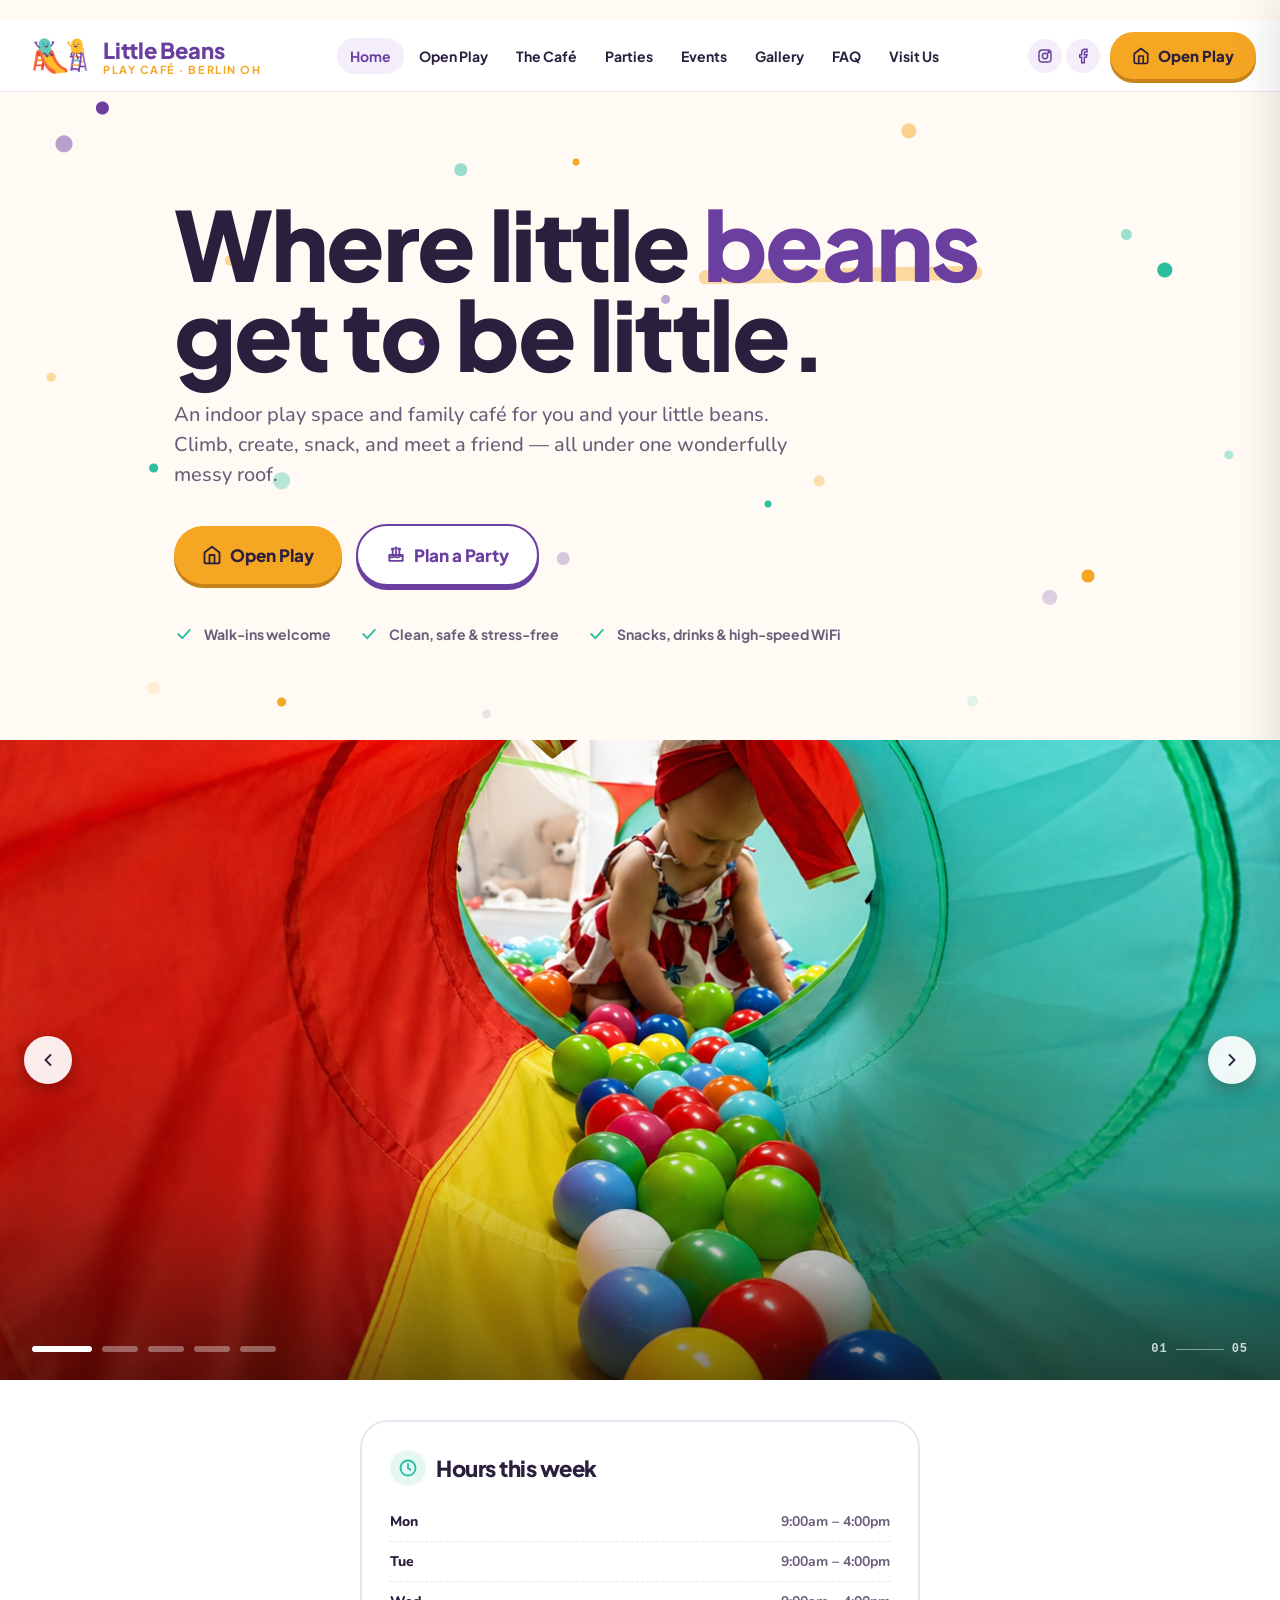
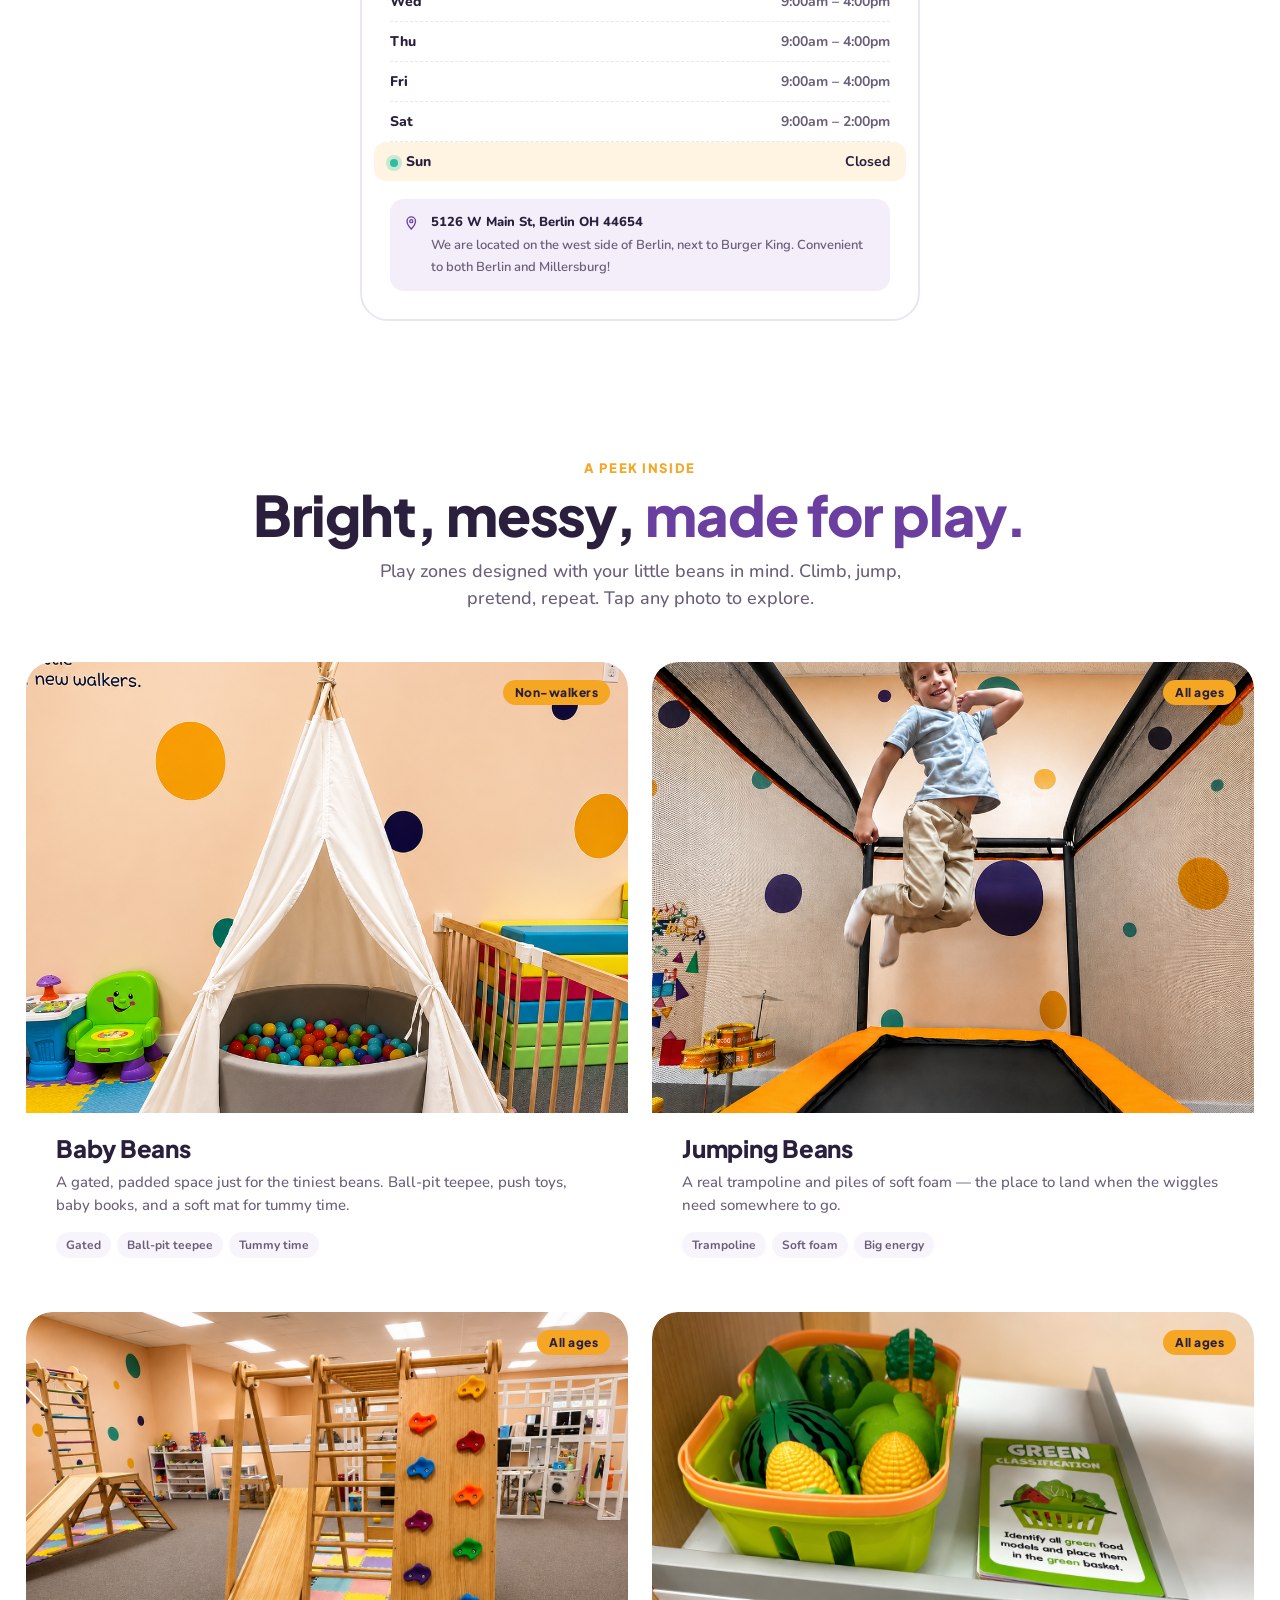
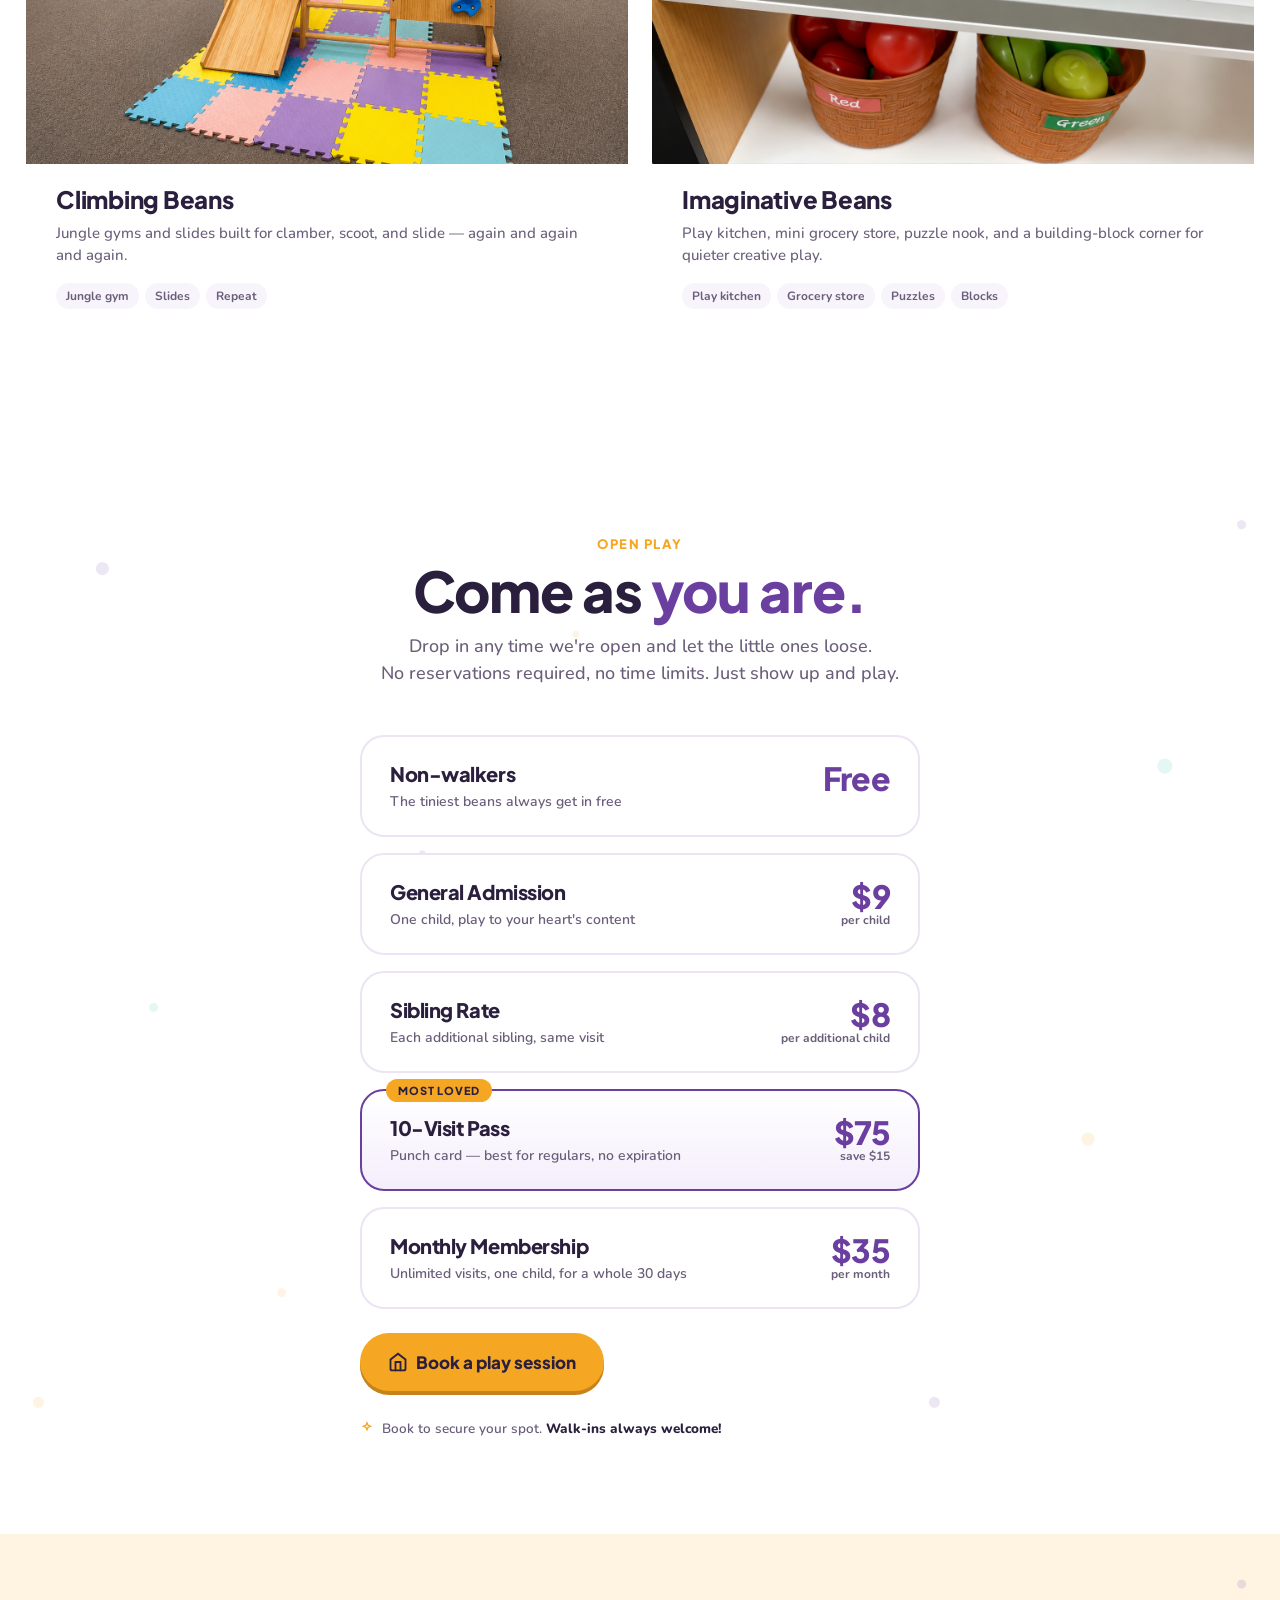
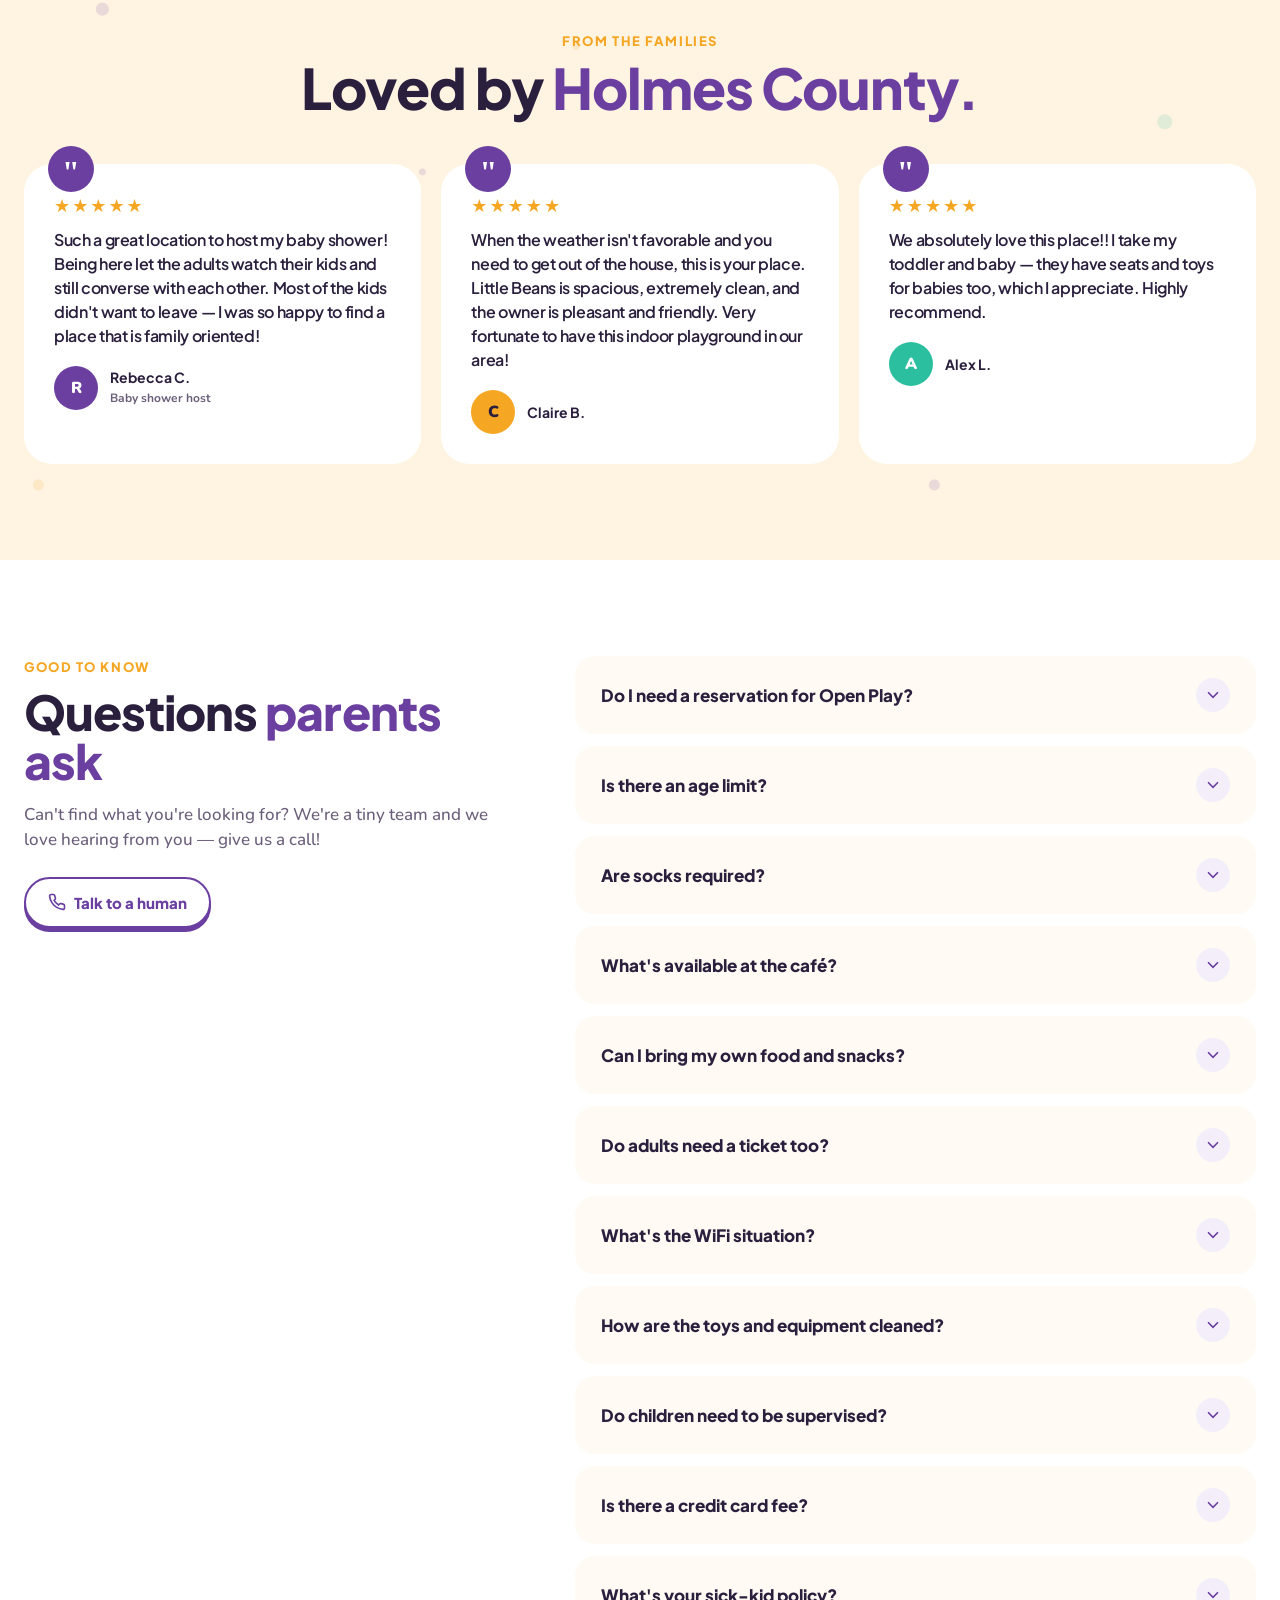
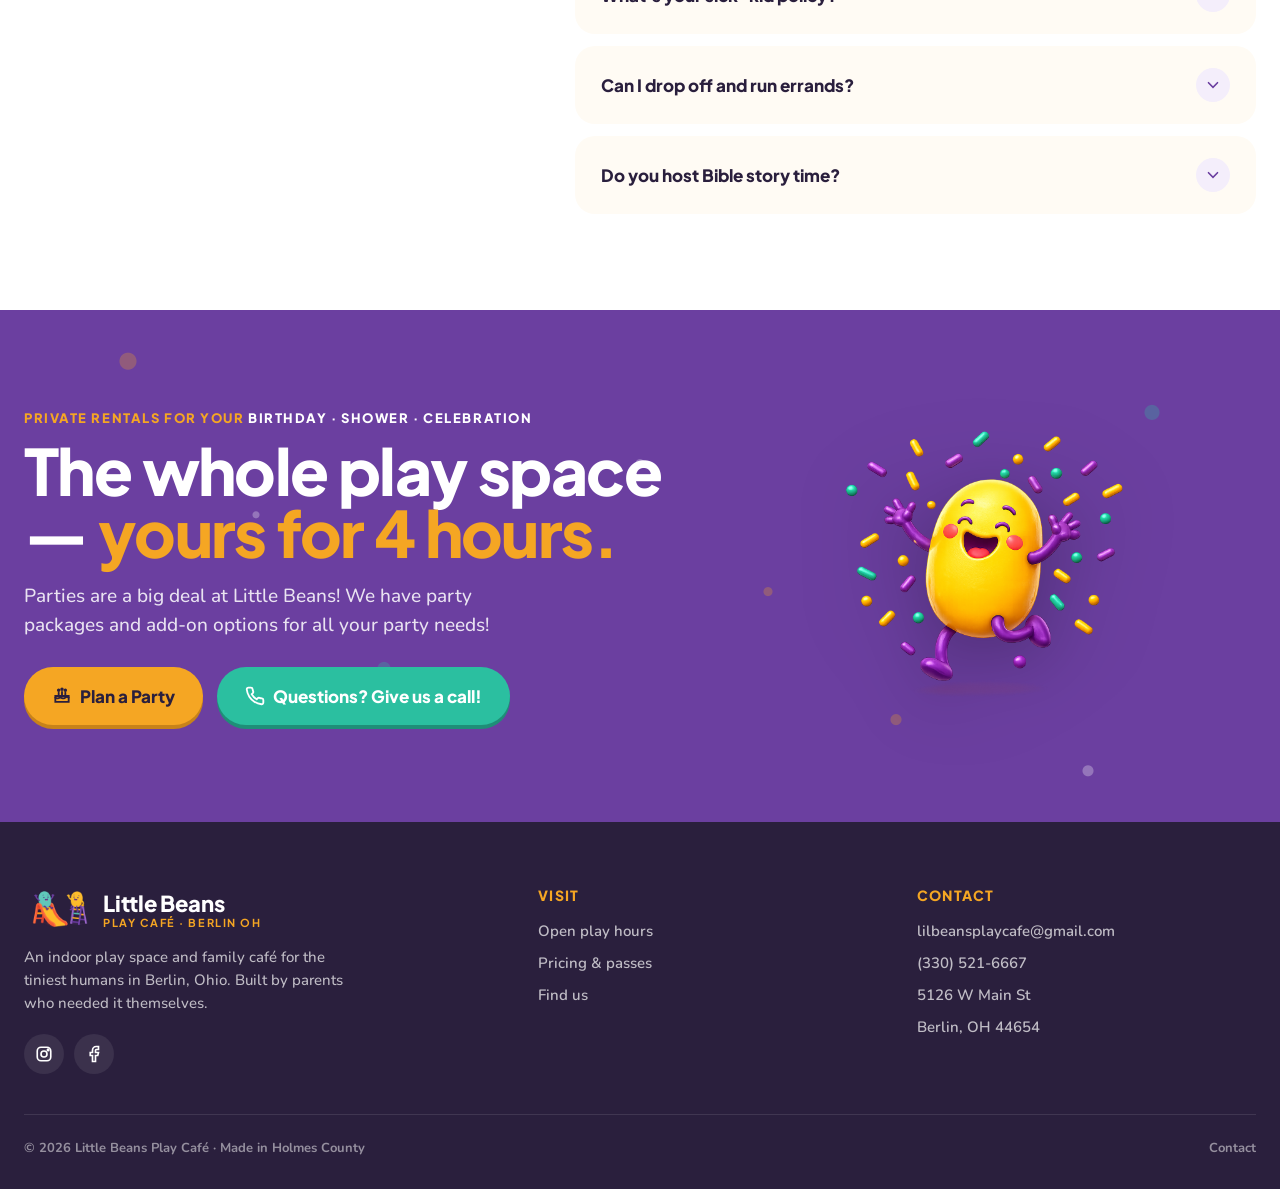
==== commit 410c4b81: "Add fixed cream + dots background that stays stationary while page scrolls - Add body::before with p" ====
--- a/index.html
+++ b/index.html
@@ -150,7 +150,7 @@
 </section>
 
 <!-- Hours -->
-<section class="section" id="hours" style="background:var(--cream);padding-top:40px;padding-bottom:40px">
+<section class="section" id="hours" style="background:transparent;padding-top:40px;padding-bottom:40px">
   <div class="section-inner">
     <div class="hours-card" style="max-width:560px;margin:0 auto">
       <h3>
--- a/css/styles.css
+++ b/css/styles.css
@@ -14,8 +14,33 @@
 }
 
 * { box-sizing: border-box; }
-html, body { margin: 0; padding: 0; background: var(--white); color: var(--ink); font-family: 'Nunito', system-ui, sans-serif; font-weight: 500; -webkit-font-smoothing: antialiased; }
+html, body { margin: 0; padding: 0; background: transparent; color: var(--ink); font-family: 'Nunito', system-ui, sans-serif; font-weight: 500; -webkit-font-smoothing: antialiased; }
 body { overflow-x: hidden; overflow-anchor: none; }
+
+/* ---------- Fixed cream + dots background ---------- */
+/* Stays stationary while page content scrolls over it.          */
+/* Degrades gracefully on iOS Safari (scrolls normally).         */
+body::before {
+  content: '';
+  position: fixed;
+  inset: 0;
+  z-index: -1;
+  pointer-events: none;
+  background-color: var(--cream);
+  background-image:
+    radial-gradient(circle at 8% 12%, var(--purple) 6px, transparent 7px),
+    radial-gradient(circle at 22% 78%, var(--orange) 4px, transparent 5px),
+    radial-gradient(circle at 91% 30%, var(--teal) 7px, transparent 8px),
+    radial-gradient(circle at 73% 88%, var(--purple) 5px, transparent 6px),
+    radial-gradient(circle at 45% 18%, var(--orange) 3px, transparent 4px),
+    radial-gradient(circle at 12% 52%, var(--teal) 4px, transparent 5px),
+    radial-gradient(circle at 85% 64%, var(--orange) 6px, transparent 7px),
+    radial-gradient(circle at 33% 38%, var(--purple) 3px, transparent 4px),
+    radial-gradient(circle at 60% 56%, var(--teal) 3px, transparent 4px),
+    radial-gradient(circle at 97% 8%, var(--purple) 4px, transparent 5px),
+    radial-gradient(circle at 3% 88%, var(--orange) 5px, transparent 6px);
+  opacity: 1;
+}
 
 h1, h2, h3, h4, h5, h6,
 .hero-title, .section-head h2, .zone-card h3,
@@ -117,7 +142,7 @@
 .mobile-backdrop { position: fixed; inset: 0; background: rgba(42,31,61,.4); z-index: 55; animation: fadeIn .2s; }
 
 /* ---------- Hero ---------- */
-.hero { position: relative; overflow: hidden; background: var(--cream); }
+.hero { position: relative; overflow: hidden; background: transparent; }
 .hero-inner { max-width: 980px; margin: 0 auto; padding: 88px 24px 96px; display: flex; flex-direction: column; align-items: flex-start; gap: 0; position: relative; z-index: 2; }
 .eyebrow { display: inline-flex; align-items: center; gap: 8px; background: var(--white); border: 2px solid var(--purple); color: var(--purple); font-weight: 800; font-size: 13px; letter-spacing: .06em; text-transform: uppercase; padding: 6px 14px; border-radius: 999px; }
 .eyebrow .dot { width: 8px; height: 8px; border-radius: 50%; background: var(--teal); box-shadow: 0 0 0 4px var(--teal-soft); }
@@ -210,7 +235,7 @@
 .zone-card li { font-size: 12px; font-weight: 700; color: var(--ink-soft); background: #F7F4FC; padding: 5px 10px; border-radius: 999px; }
 
 /* ---------- Pricing ---------- */
-.pricing { padding: 96px 24px; background: var(--cream); position: relative; overflow: hidden; }
+.pricing { padding: 96px 24px; background: transparent; position: relative; overflow: hidden; }
 .pricing-grid { display: grid; grid-template-columns: 1.1fr 1fr; gap: 48px; align-items: start; margin-top: 48px; }
 .price-cards { display: grid; gap: 16px; }
 .price-card { background: var(--white); border: 2px solid var(--line); border-radius: 24px; padding: 24px 28px; display: flex; align-items: center; justify-content: space-between; gap: 18px; transition: .2s; }
@@ -489,7 +514,7 @@
 .events-placeholder p { color: var(--ink-soft); font-size: 17px; line-height: 1.5; margin: 0 0 24px; max-width: 480px; margin-left: auto; margin-right: auto; }
 
 /* ---------- Open play page ---------- */
-.open-play-hero { background: var(--cream); padding: 88px 24px 72px; position: relative; overflow: hidden; }
+.open-play-hero { background: transparent; padding: 88px 24px 72px; position: relative; overflow: hidden; }
 .open-play-hero .hero-inner { max-width: 860px; }
 
 /* ---------- FAQ full page ---------- */
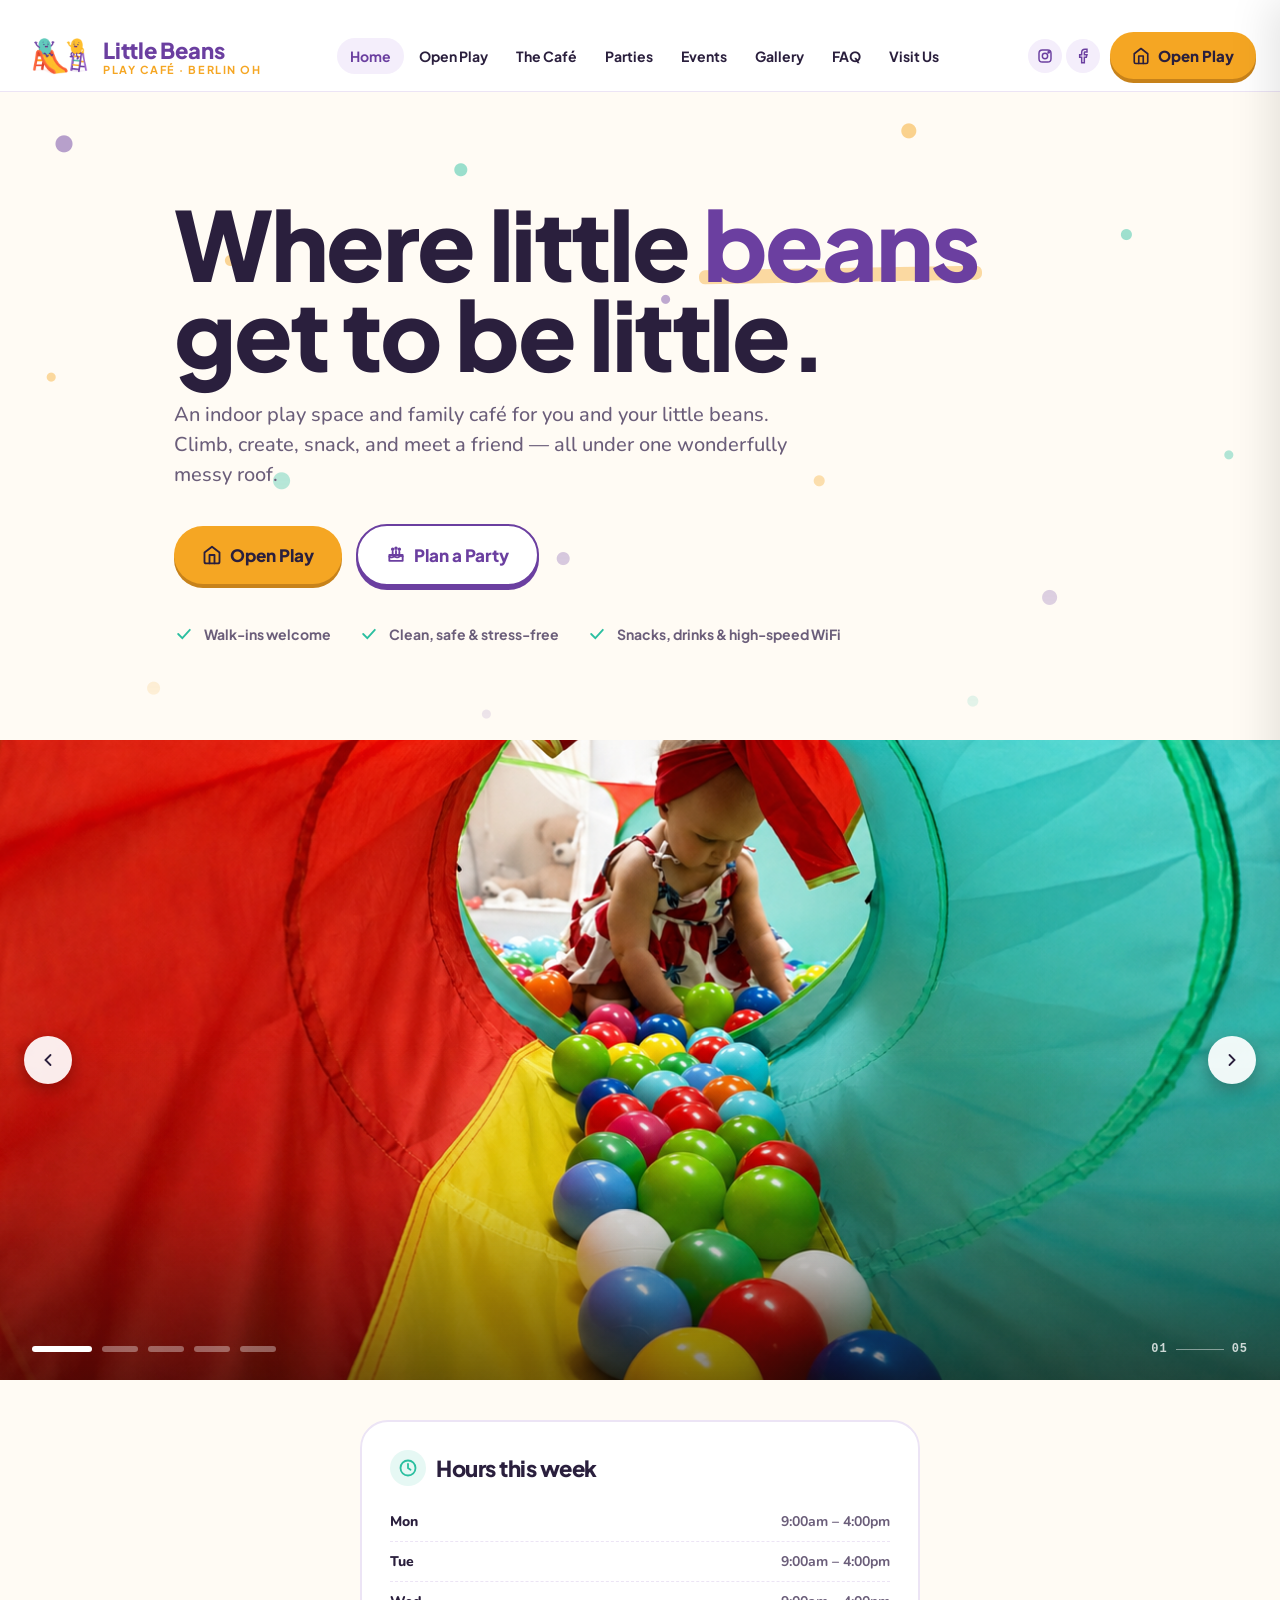
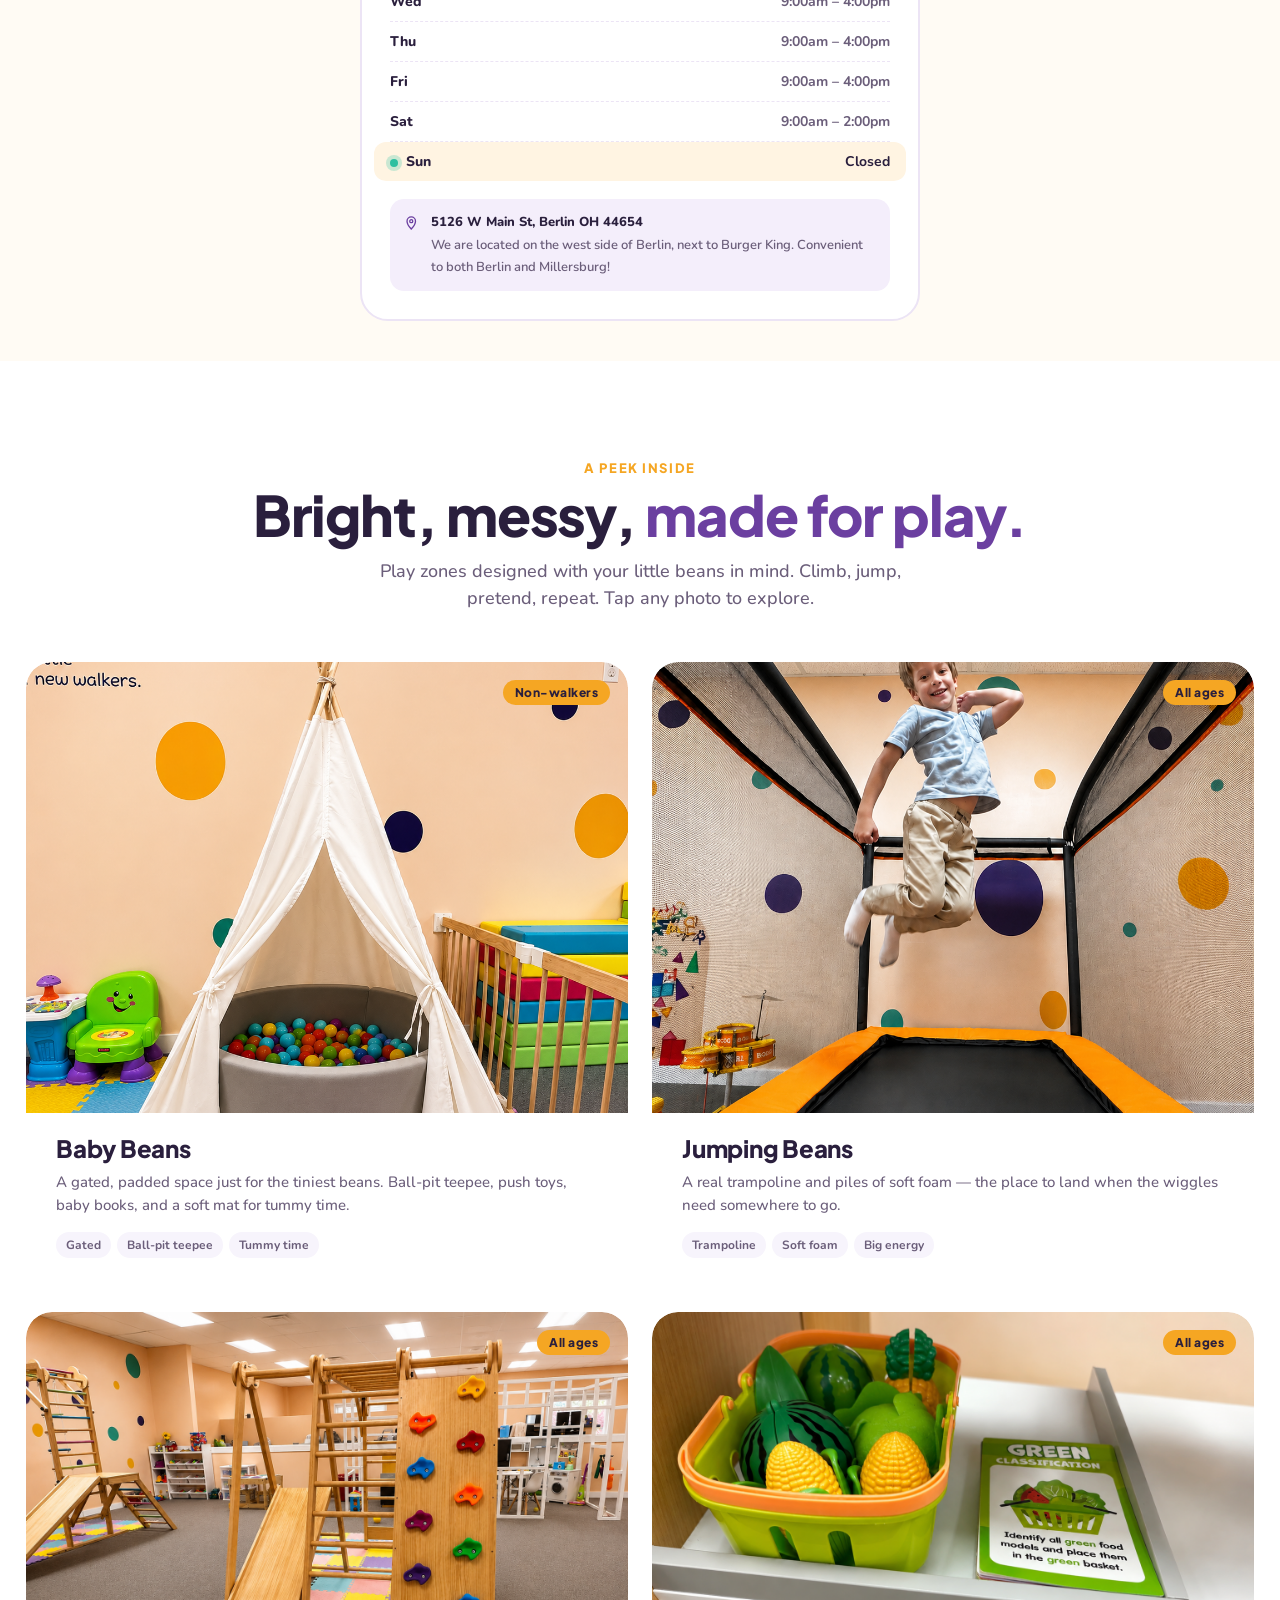
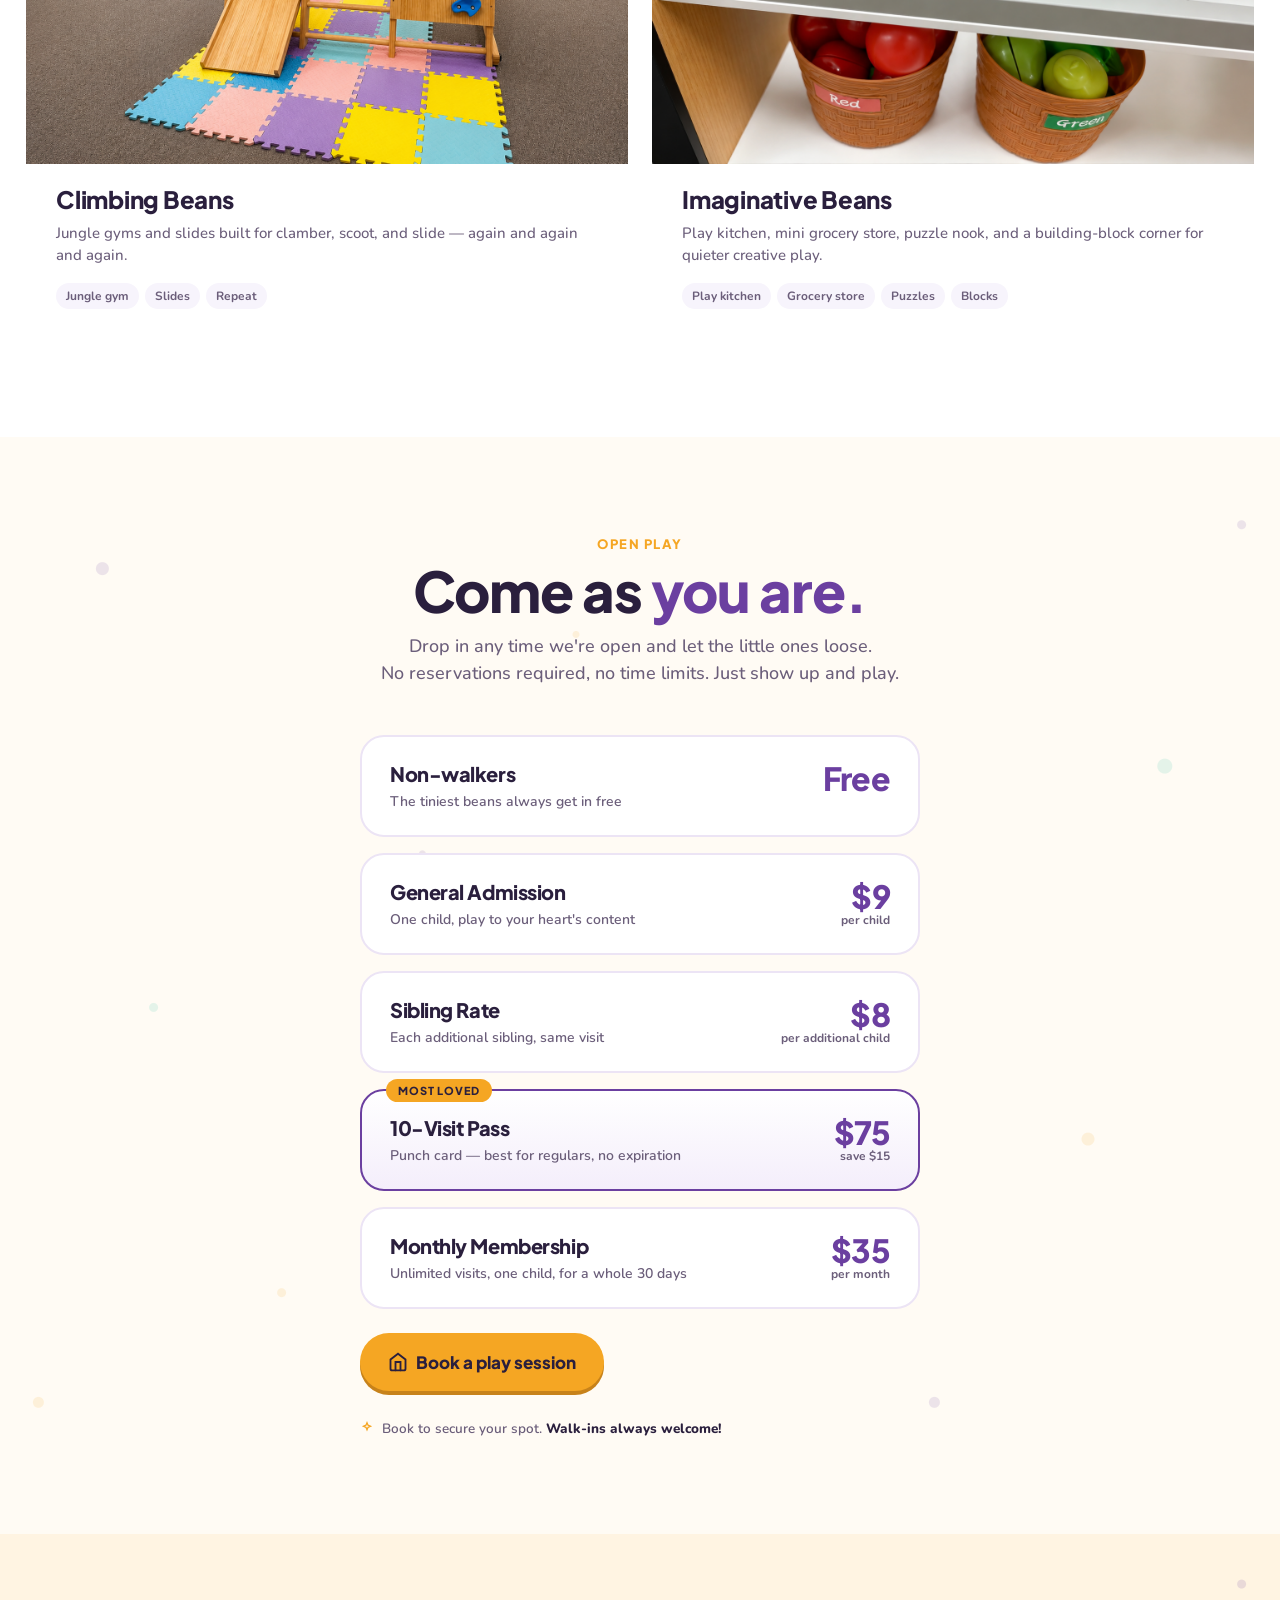
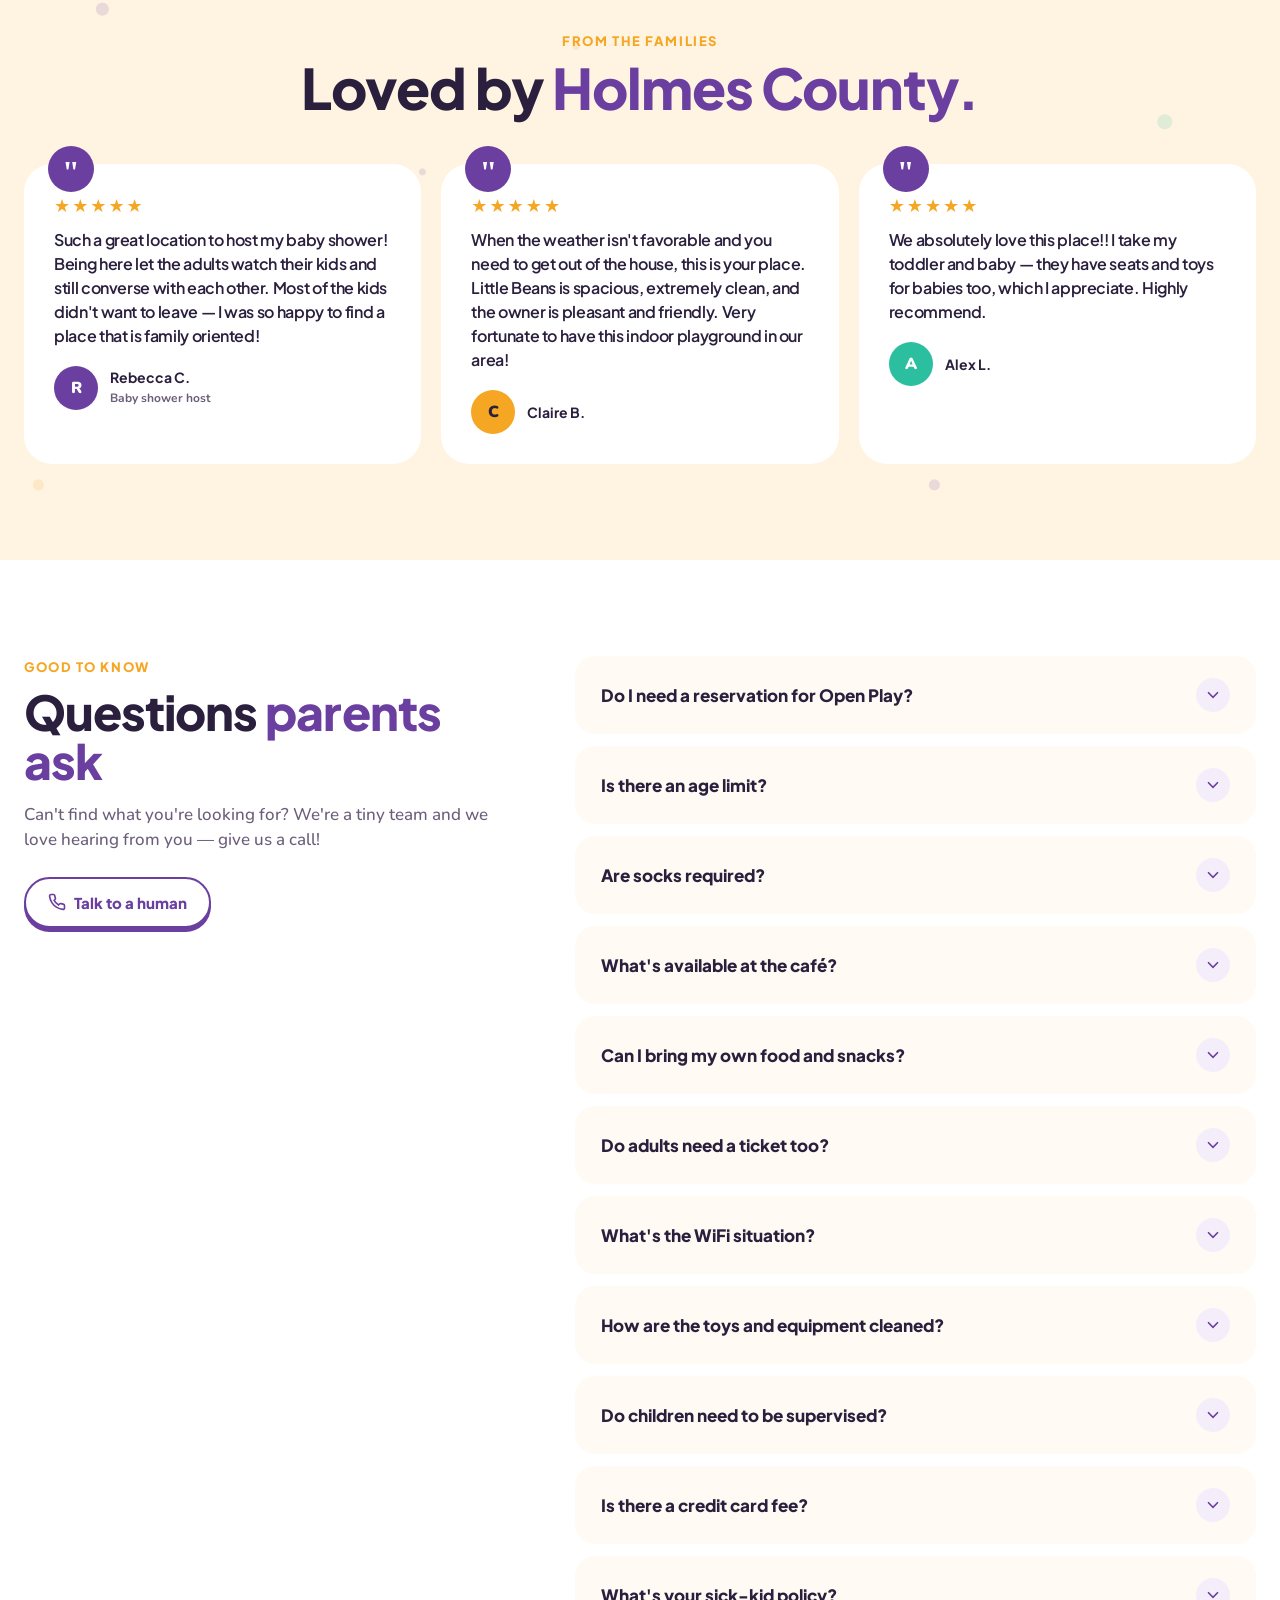
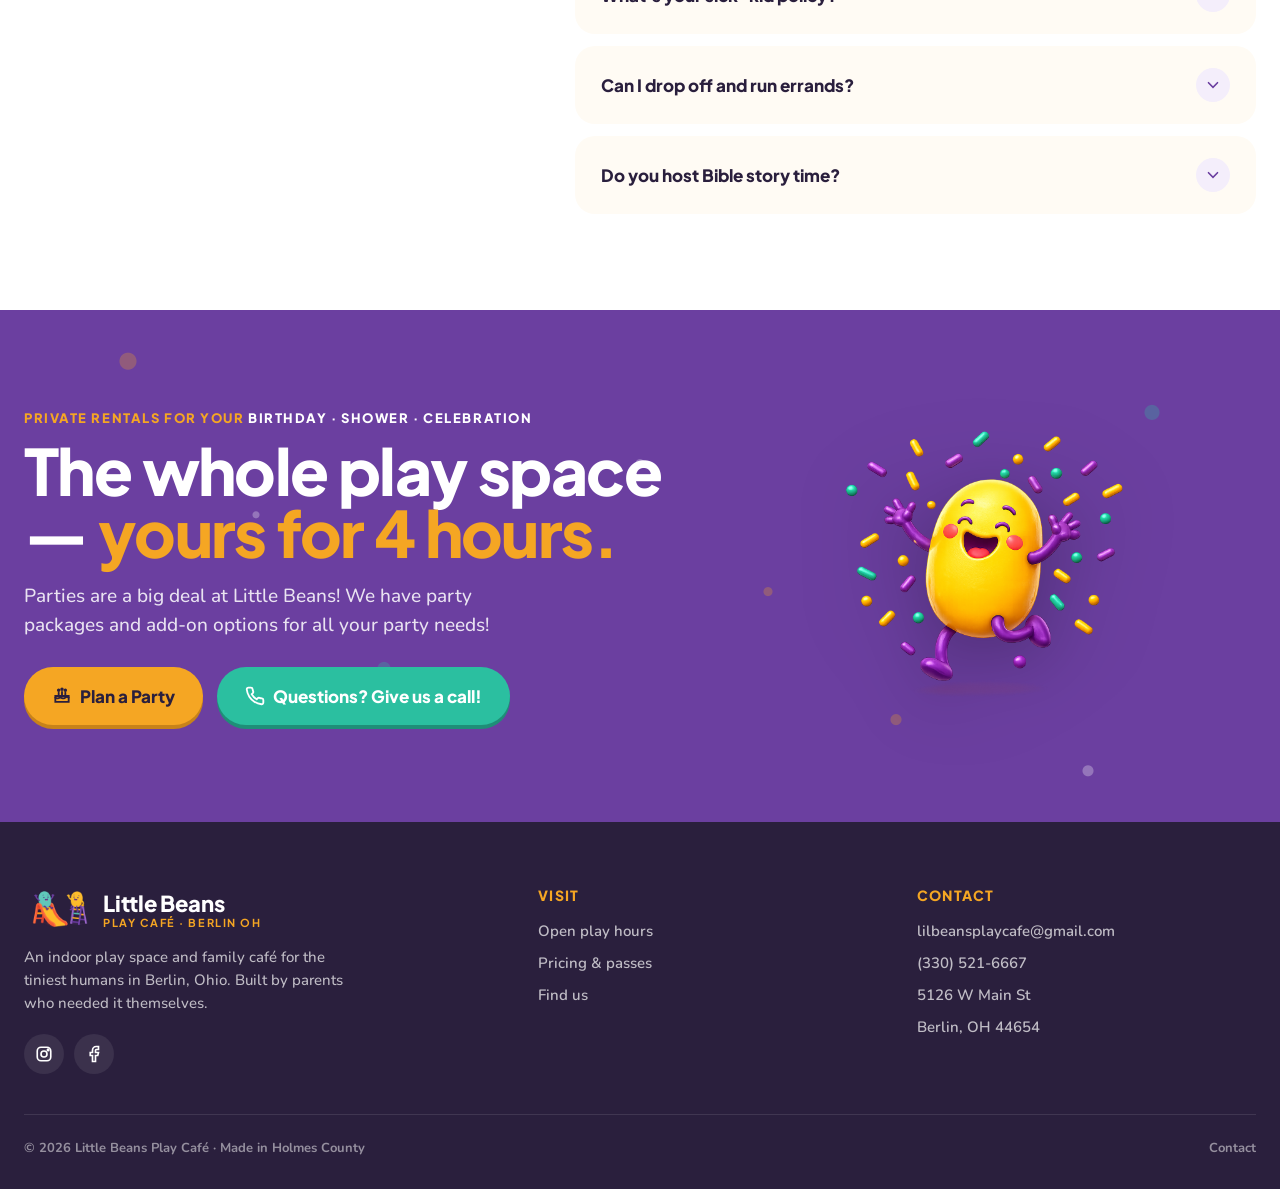
==== commit e7c8e972: "Revert "Add fixed cream + dots background that stays stationary while page scrolls" This reverts com" ====
--- a/index.html
+++ b/index.html
@@ -150,7 +150,7 @@
 </section>
 
 <!-- Hours -->
-<section class="section" id="hours" style="background:transparent;padding-top:40px;padding-bottom:40px">
+<section class="section" id="hours" style="background:var(--cream);padding-top:40px;padding-bottom:40px">
   <div class="section-inner">
     <div class="hours-card" style="max-width:560px;margin:0 auto">
       <h3>
--- a/css/styles.css
+++ b/css/styles.css
@@ -14,33 +14,8 @@
 }
 
 * { box-sizing: border-box; }
-html, body { margin: 0; padding: 0; background: transparent; color: var(--ink); font-family: 'Nunito', system-ui, sans-serif; font-weight: 500; -webkit-font-smoothing: antialiased; }
+html, body { margin: 0; padding: 0; background: var(--white); color: var(--ink); font-family: 'Nunito', system-ui, sans-serif; font-weight: 500; -webkit-font-smoothing: antialiased; }
 body { overflow-x: hidden; overflow-anchor: none; }
-
-/* ---------- Fixed cream + dots background ---------- */
-/* Stays stationary while page content scrolls over it.          */
-/* Degrades gracefully on iOS Safari (scrolls normally).         */
-body::before {
-  content: '';
-  position: fixed;
-  inset: 0;
-  z-index: -1;
-  pointer-events: none;
-  background-color: var(--cream);
-  background-image:
-    radial-gradient(circle at 8% 12%, var(--purple) 6px, transparent 7px),
-    radial-gradient(circle at 22% 78%, var(--orange) 4px, transparent 5px),
-    radial-gradient(circle at 91% 30%, var(--teal) 7px, transparent 8px),
-    radial-gradient(circle at 73% 88%, var(--purple) 5px, transparent 6px),
-    radial-gradient(circle at 45% 18%, var(--orange) 3px, transparent 4px),
-    radial-gradient(circle at 12% 52%, var(--teal) 4px, transparent 5px),
-    radial-gradient(circle at 85% 64%, var(--orange) 6px, transparent 7px),
-    radial-gradient(circle at 33% 38%, var(--purple) 3px, transparent 4px),
-    radial-gradient(circle at 60% 56%, var(--teal) 3px, transparent 4px),
-    radial-gradient(circle at 97% 8%, var(--purple) 4px, transparent 5px),
-    radial-gradient(circle at 3% 88%, var(--orange) 5px, transparent 6px);
-  opacity: 1;
-}
 
 h1, h2, h3, h4, h5, h6,
 .hero-title, .section-head h2, .zone-card h3,
@@ -142,7 +117,7 @@
 .mobile-backdrop { position: fixed; inset: 0; background: rgba(42,31,61,.4); z-index: 55; animation: fadeIn .2s; }
 
 /* ---------- Hero ---------- */
-.hero { position: relative; overflow: hidden; background: transparent; }
+.hero { position: relative; overflow: hidden; background: var(--cream); }
 .hero-inner { max-width: 980px; margin: 0 auto; padding: 88px 24px 96px; display: flex; flex-direction: column; align-items: flex-start; gap: 0; position: relative; z-index: 2; }
 .eyebrow { display: inline-flex; align-items: center; gap: 8px; background: var(--white); border: 2px solid var(--purple); color: var(--purple); font-weight: 800; font-size: 13px; letter-spacing: .06em; text-transform: uppercase; padding: 6px 14px; border-radius: 999px; }
 .eyebrow .dot { width: 8px; height: 8px; border-radius: 50%; background: var(--teal); box-shadow: 0 0 0 4px var(--teal-soft); }
@@ -235,7 +210,7 @@
 .zone-card li { font-size: 12px; font-weight: 700; color: var(--ink-soft); background: #F7F4FC; padding: 5px 10px; border-radius: 999px; }
 
 /* ---------- Pricing ---------- */
-.pricing { padding: 96px 24px; background: transparent; position: relative; overflow: hidden; }
+.pricing { padding: 96px 24px; background: var(--cream); position: relative; overflow: hidden; }
 .pricing-grid { display: grid; grid-template-columns: 1.1fr 1fr; gap: 48px; align-items: start; margin-top: 48px; }
 .price-cards { display: grid; gap: 16px; }
 .price-card { background: var(--white); border: 2px solid var(--line); border-radius: 24px; padding: 24px 28px; display: flex; align-items: center; justify-content: space-between; gap: 18px; transition: .2s; }
@@ -514,7 +489,7 @@
 .events-placeholder p { color: var(--ink-soft); font-size: 17px; line-height: 1.5; margin: 0 0 24px; max-width: 480px; margin-left: auto; margin-right: auto; }
 
 /* ---------- Open play page ---------- */
-.open-play-hero { background: transparent; padding: 88px 24px 72px; position: relative; overflow: hidden; }
+.open-play-hero { background: var(--cream); padding: 88px 24px 72px; position: relative; overflow: hidden; }
 .open-play-hero .hero-inner { max-width: 860px; }
 
 /* ---------- FAQ full page ---------- */
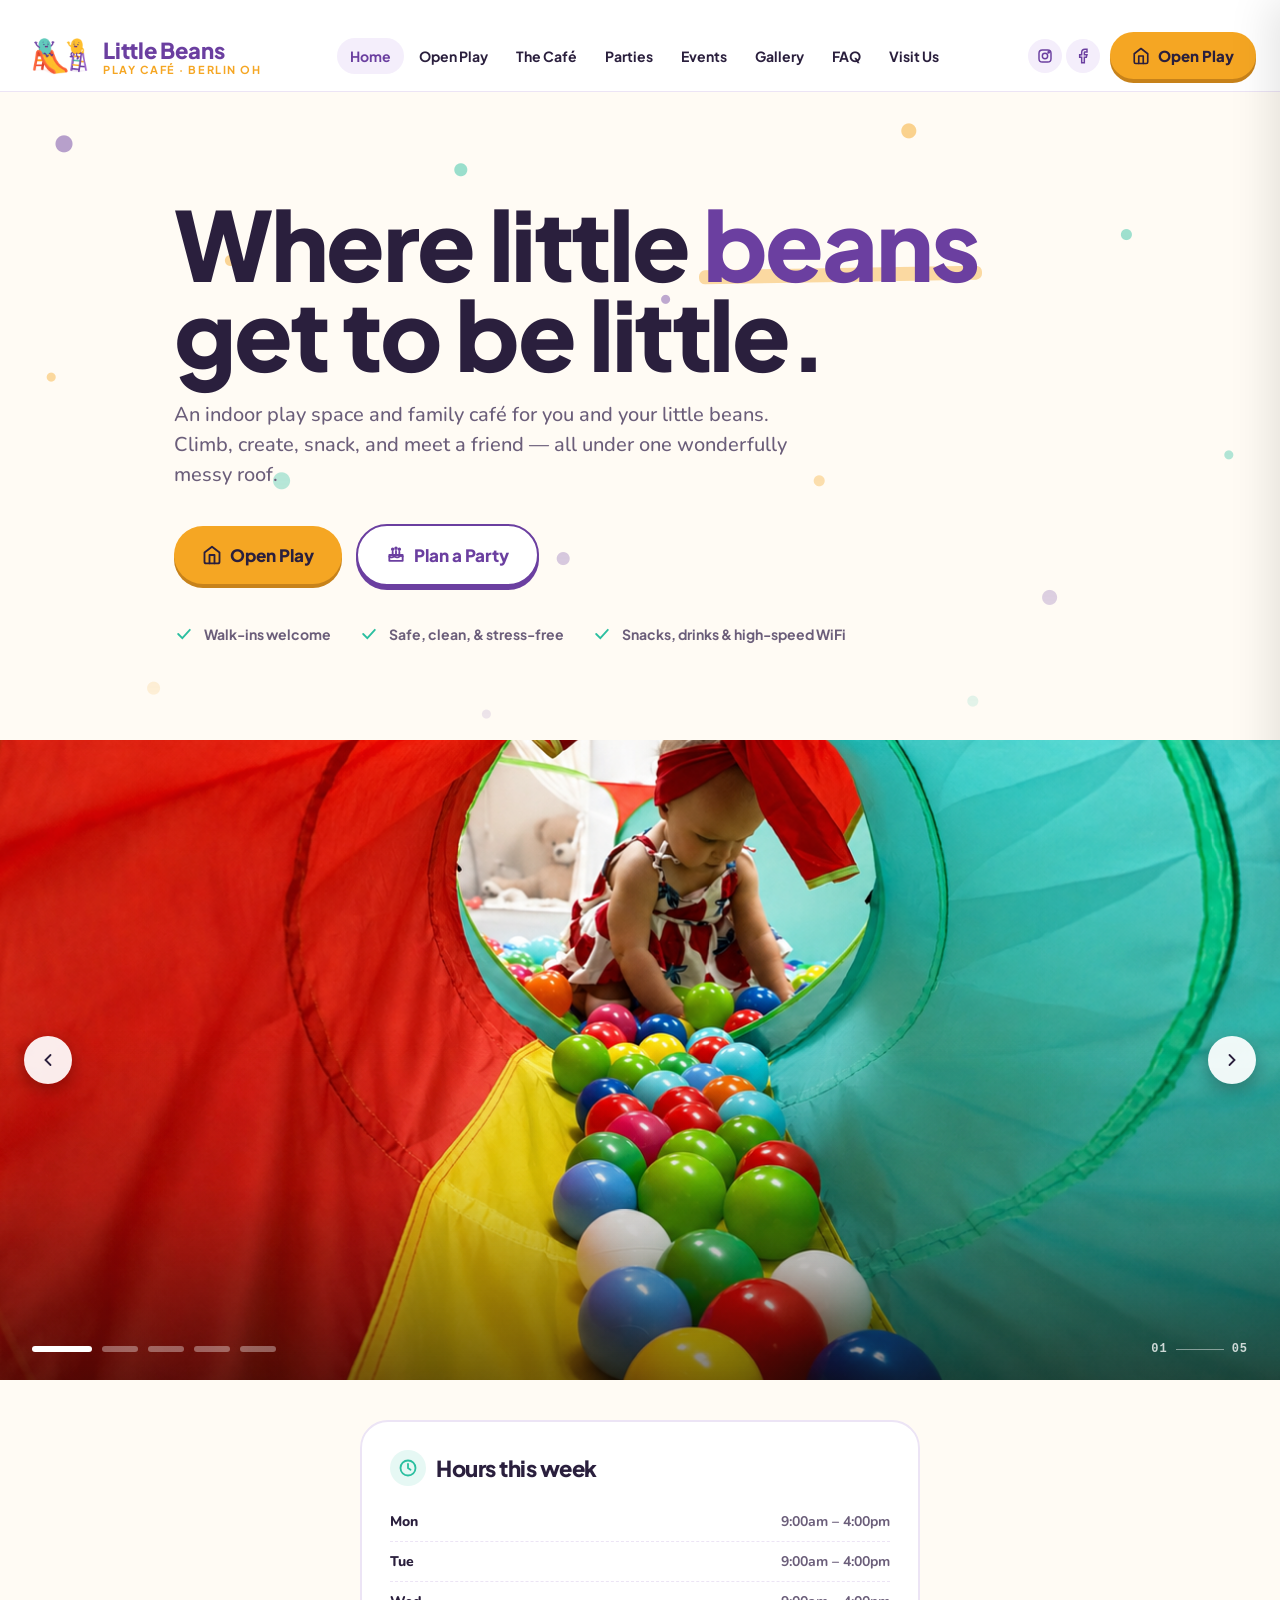
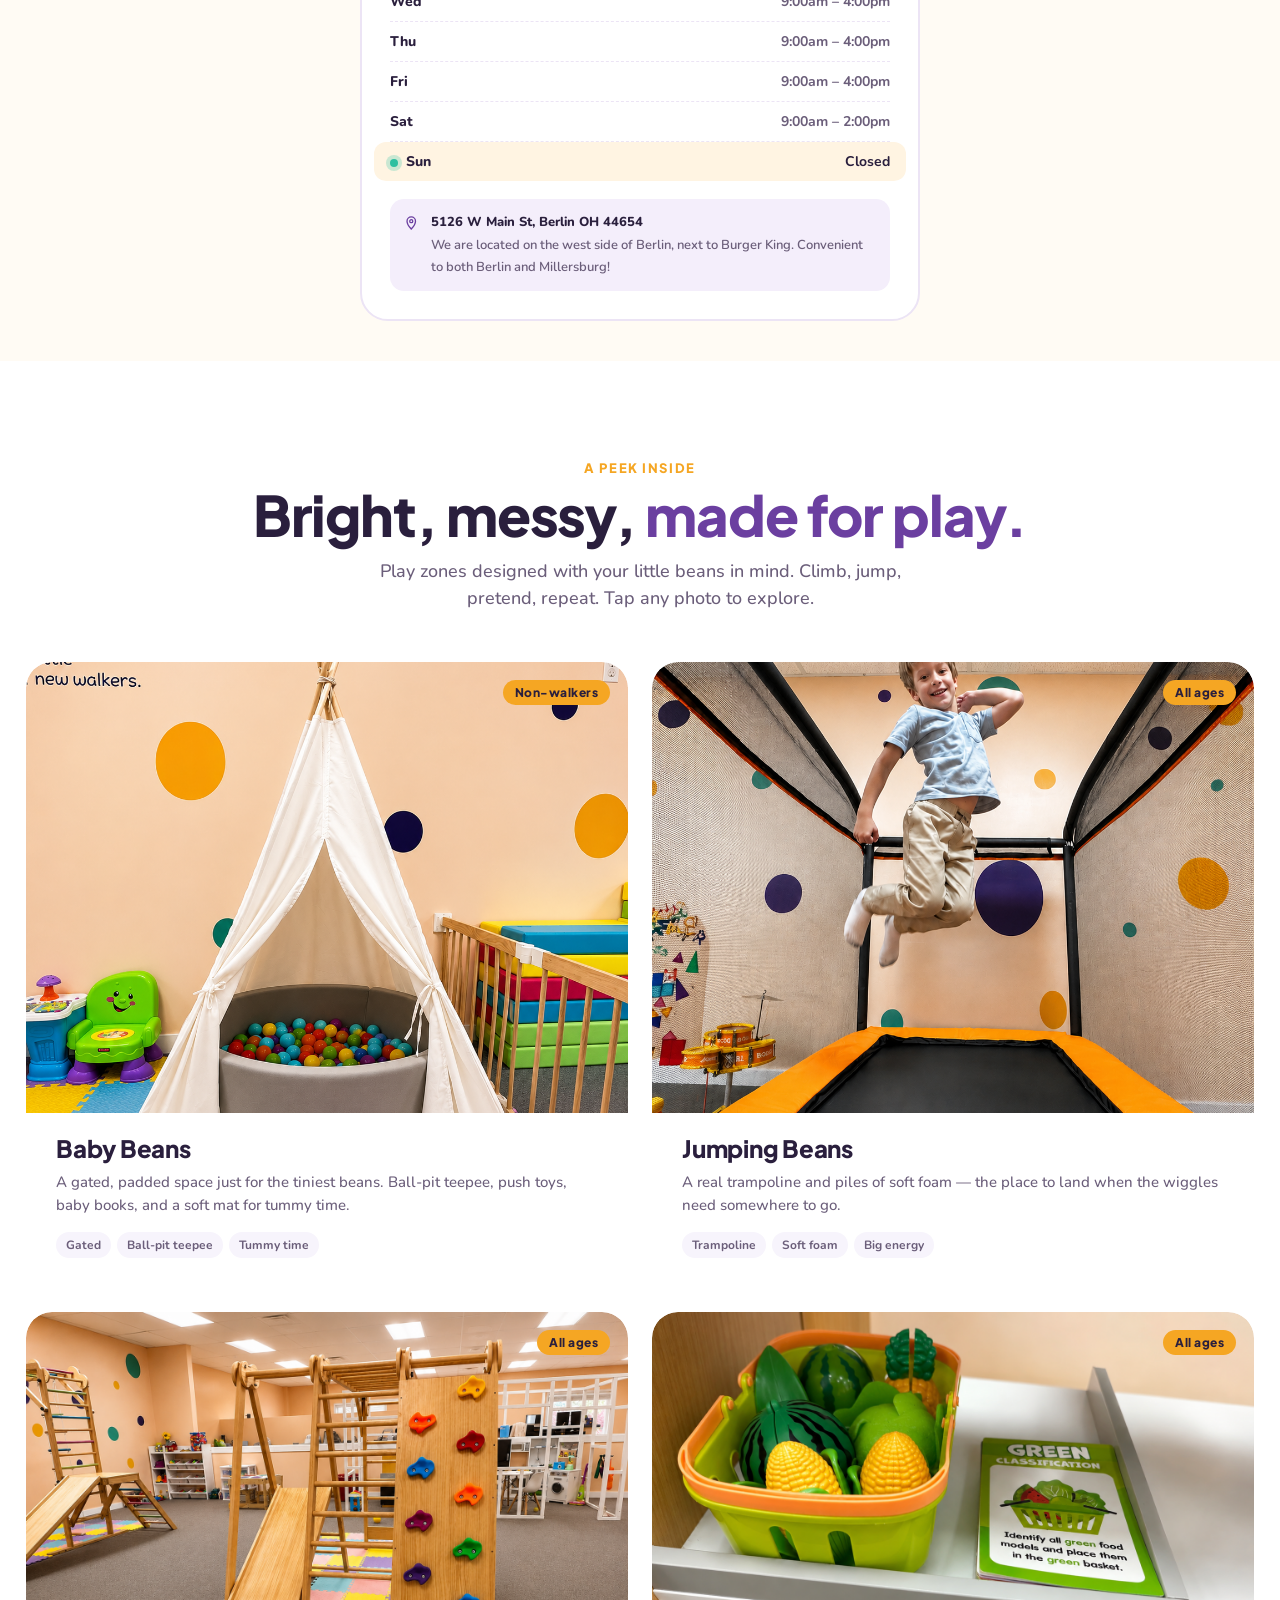
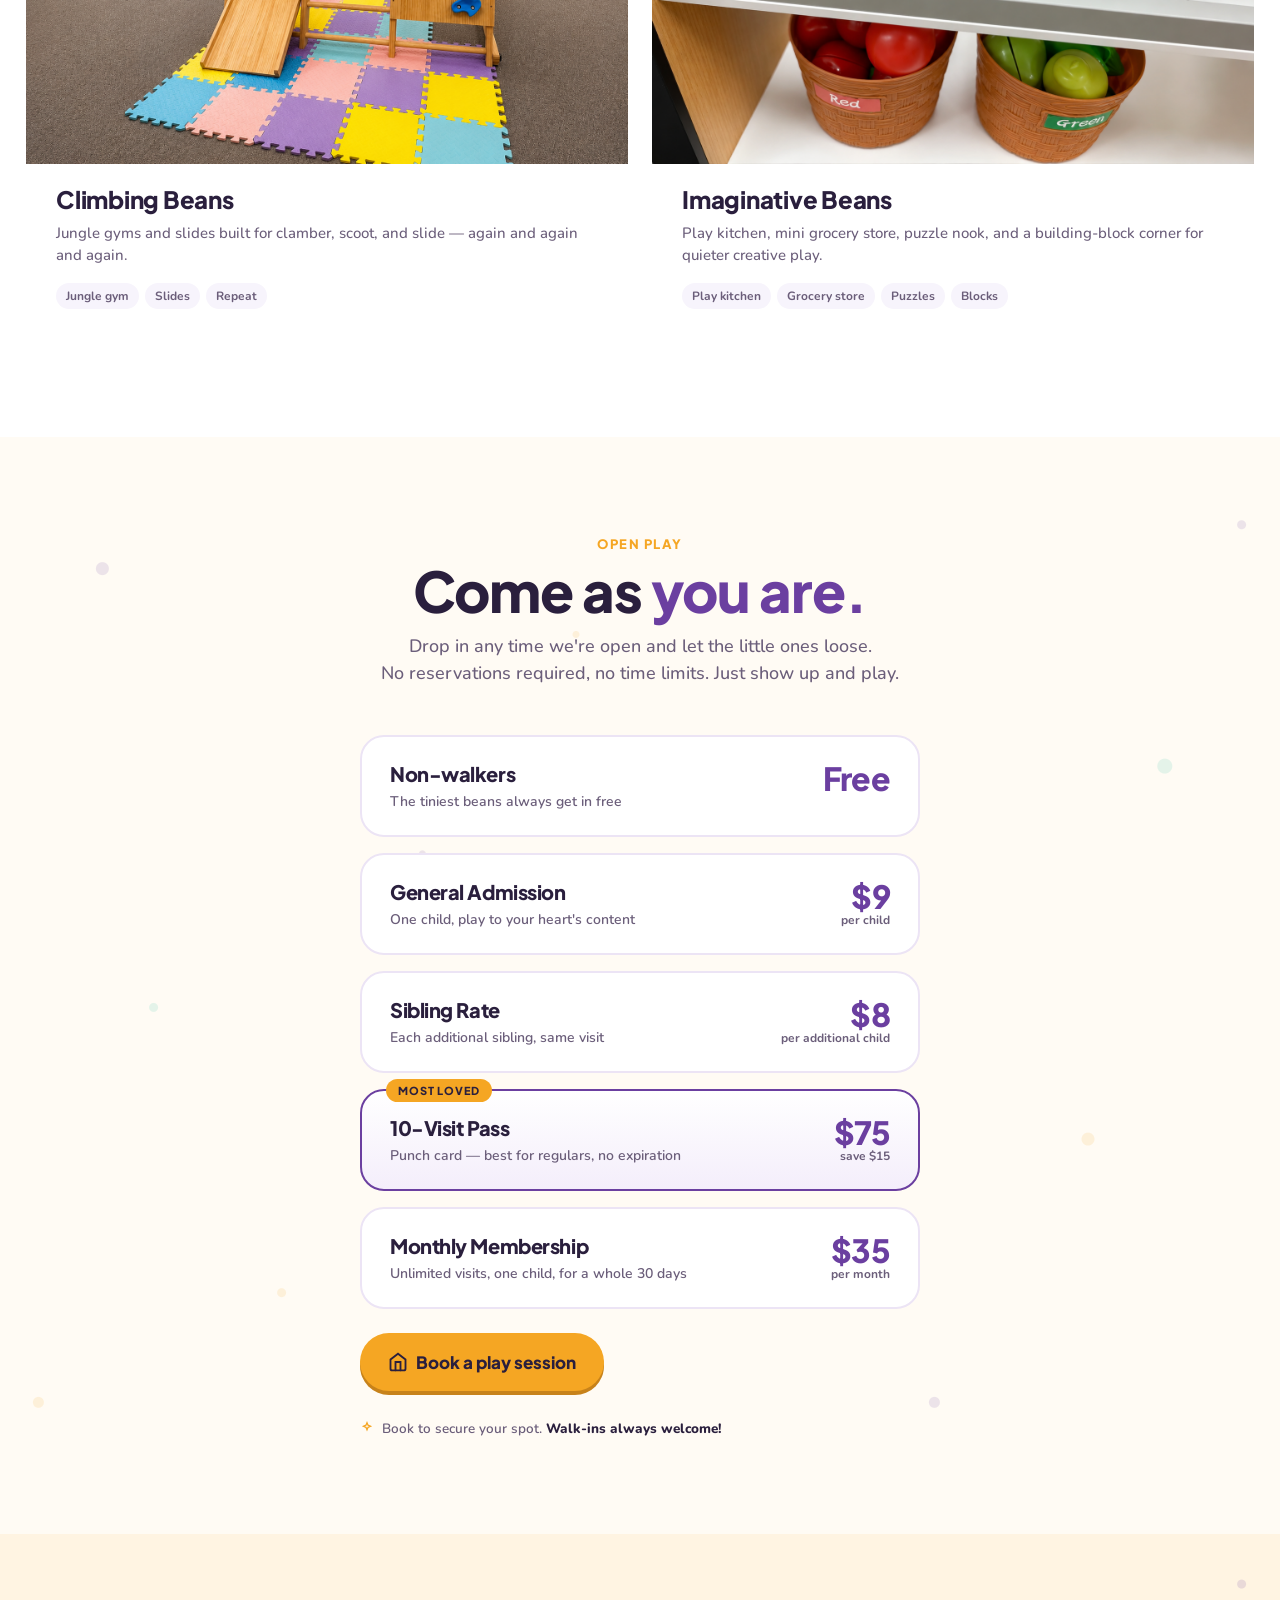
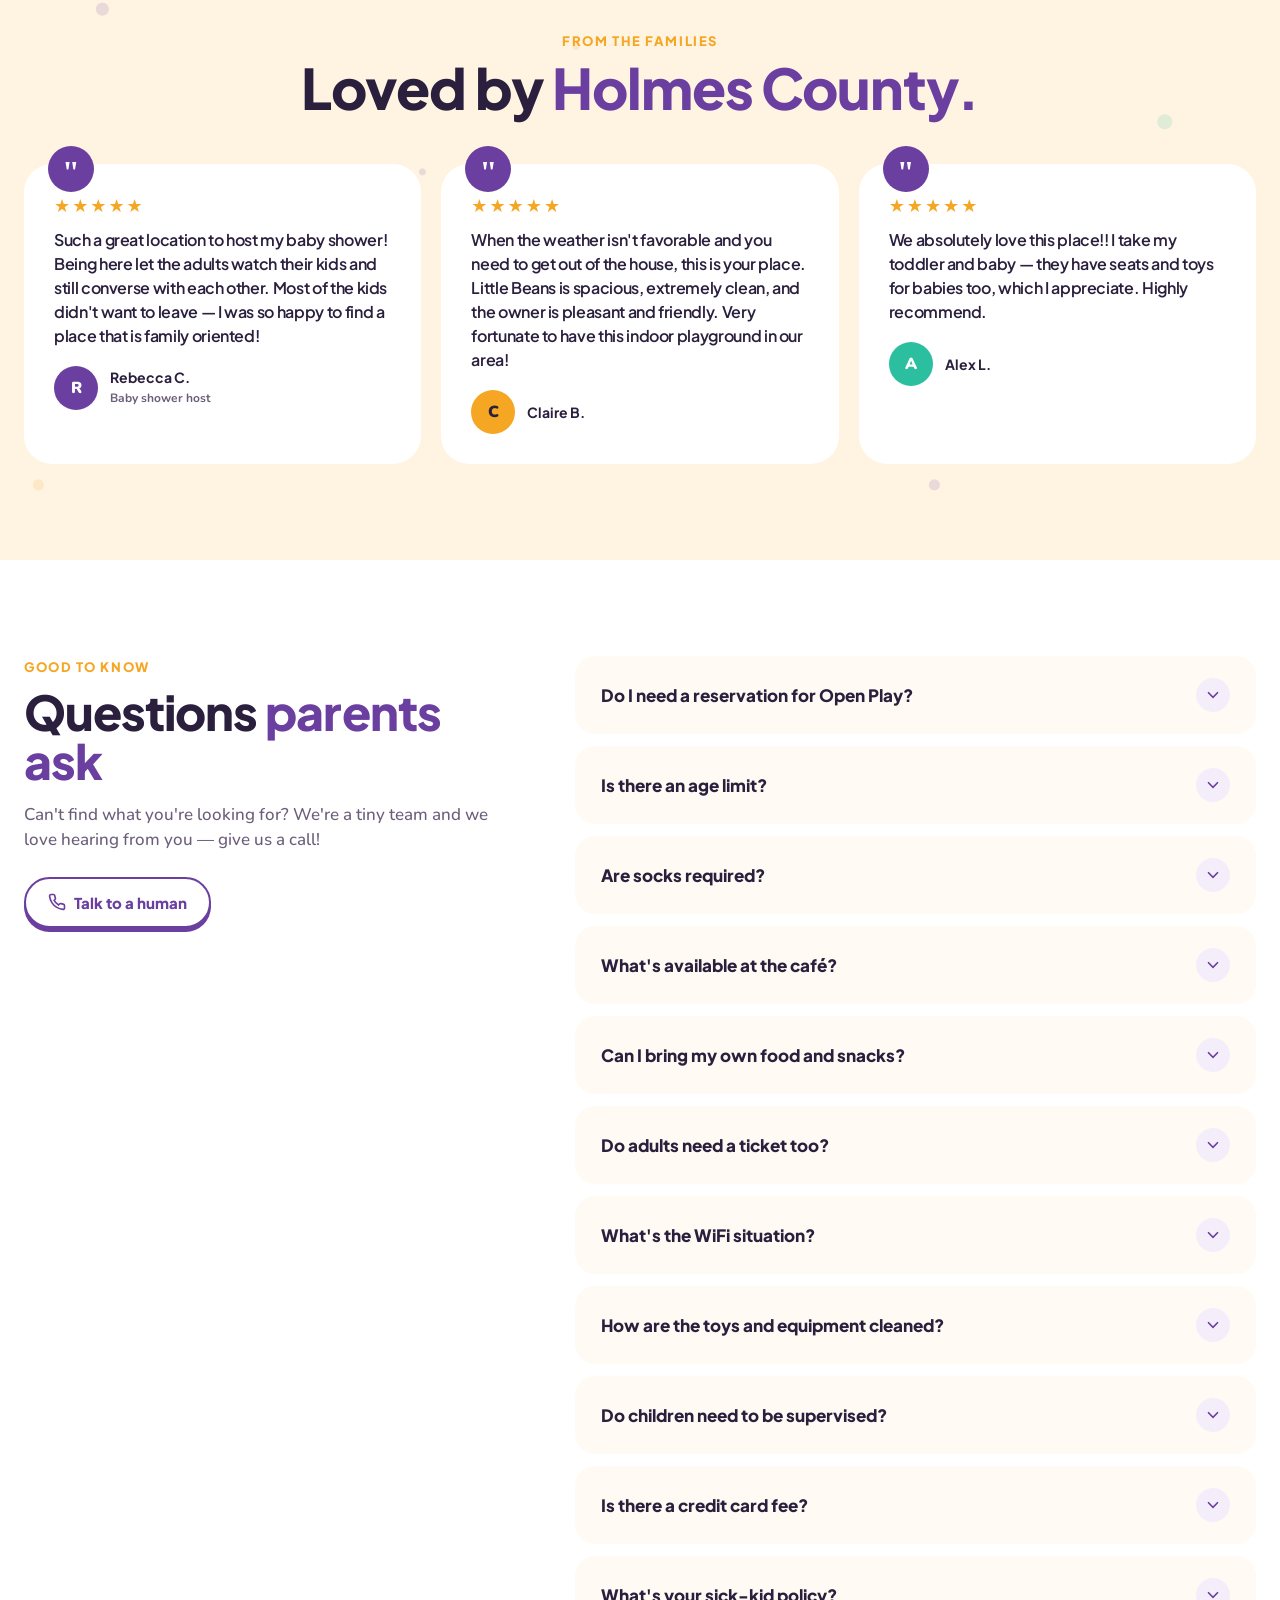
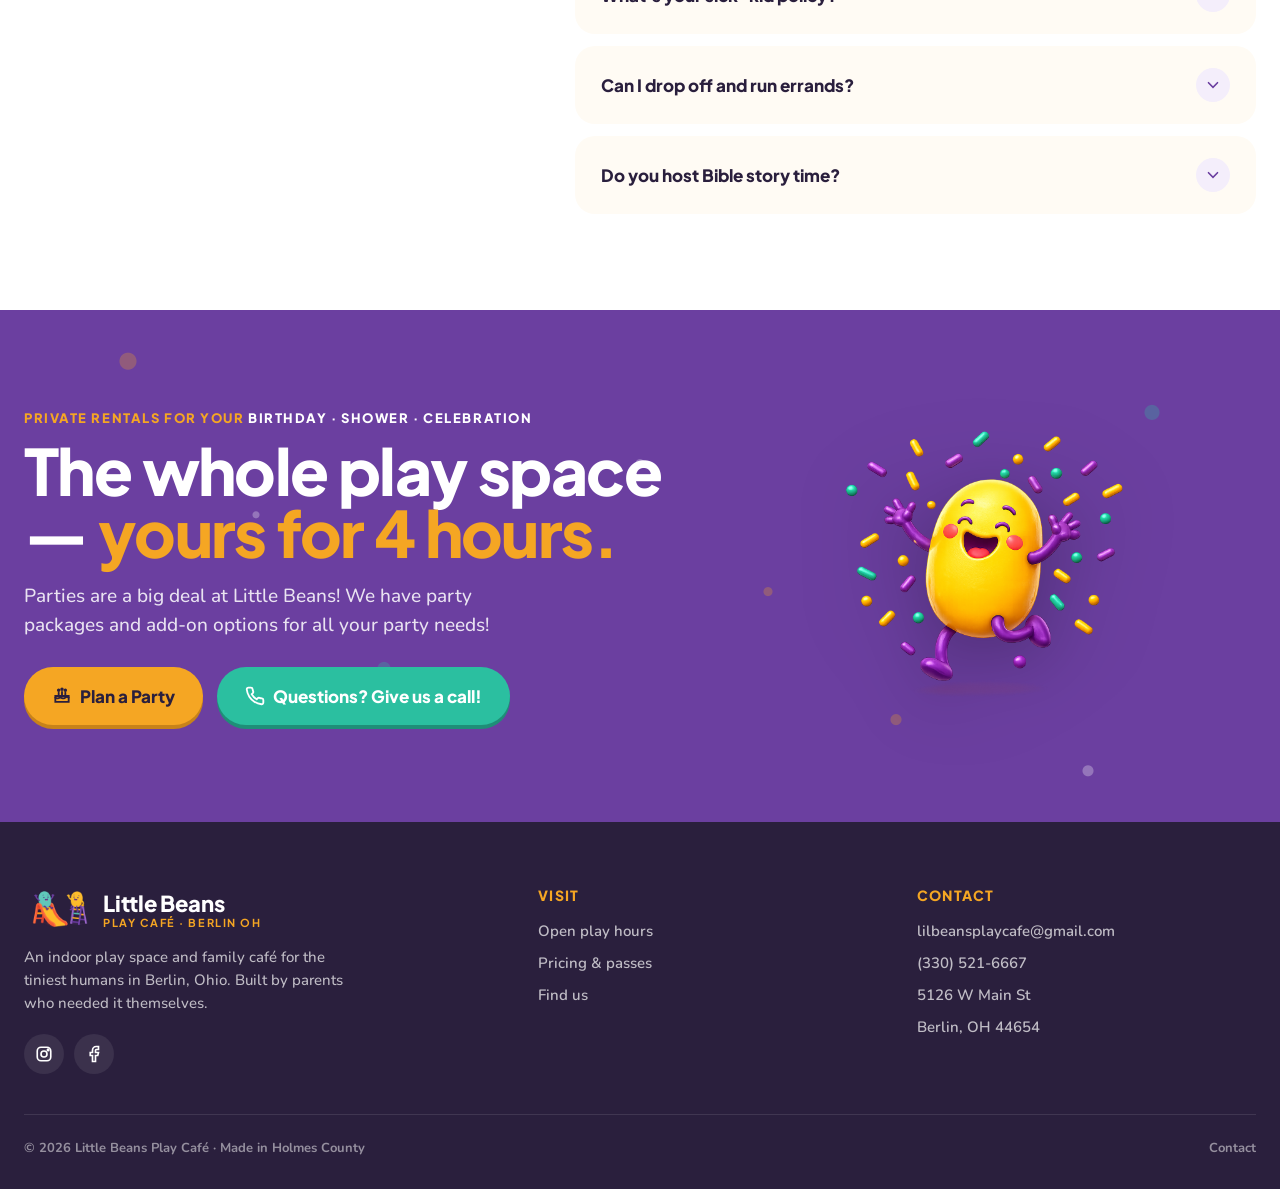
==== commit 02e153e3: "Update homepage copy: Safe, clean, & stress-free Co-Authored-By: Claude Sonnet 4.6 <noreply@anthropi" ====
--- a/index.html
+++ b/index.html
@@ -93,7 +93,7 @@
       </div>
       <div class="item">
         <svg xmlns="http://www.w3.org/2000/svg" width="18" height="18" viewBox="0 0 24 24" fill="none" stroke="currentColor" stroke-width="2.2" stroke-linecap="round"><polyline points="5 12 10 17 19 7"/></svg>
-        Clean, safe &amp; stress-free
+        Safe, clean, &amp; stress-free
       </div>
       <div class="item">
         <svg xmlns="http://www.w3.org/2000/svg" width="18" height="18" viewBox="0 0 24 24" fill="none" stroke="currentColor" stroke-width="2.2" stroke-linecap="round"><polyline points="5 12 10 17 19 7"/></svg>
@@ -364,7 +364,7 @@
         </div>
         <div class="faq-item">
           <button class="faq-q"><span>Do you host Bible story time?</span><span class="chev"><svg xmlns="http://www.w3.org/2000/svg" width="18" height="18" viewBox="0 0 24 24" fill="none" stroke="currentColor" stroke-width="2.2" stroke-linecap="round"><polyline points="6 9 12 15 18 9"/></svg></span></button>
-          <div class="faq-a"><p>We do — it's one of our favorite things we offer! Bible story time is held on the first Monday of every month and is open to all families. Follow us on <a href="https://www.instagram.com/lbeansplaycafe" target="_blank" rel="noopener" style="color:var(--purple);font-weight:700">Instagram</a> or <a href="https://www.facebook.com/profile.php?id=61575273827910" target="_blank" rel="noopener" style="color:var(--purple);font-weight:700">Facebook</a> so you never miss an announcement.</p></div>
+          <div class="faq-a"><p>We do — it's one of our favorite things we offer! Bible story time is held on the first Wednesday of every month and is open to all families. Follow us on <a href="https://www.instagram.com/lbeansplaycafe" target="_blank" rel="noopener" style="color:var(--purple);font-weight:700">Instagram</a> or <a href="https://www.facebook.com/profile.php?id=61575273827910" target="_blank" rel="noopener" style="color:var(--purple);font-weight:700">Facebook</a> so you never miss an announcement.</p></div>
         </div>
       </div>
     </div>
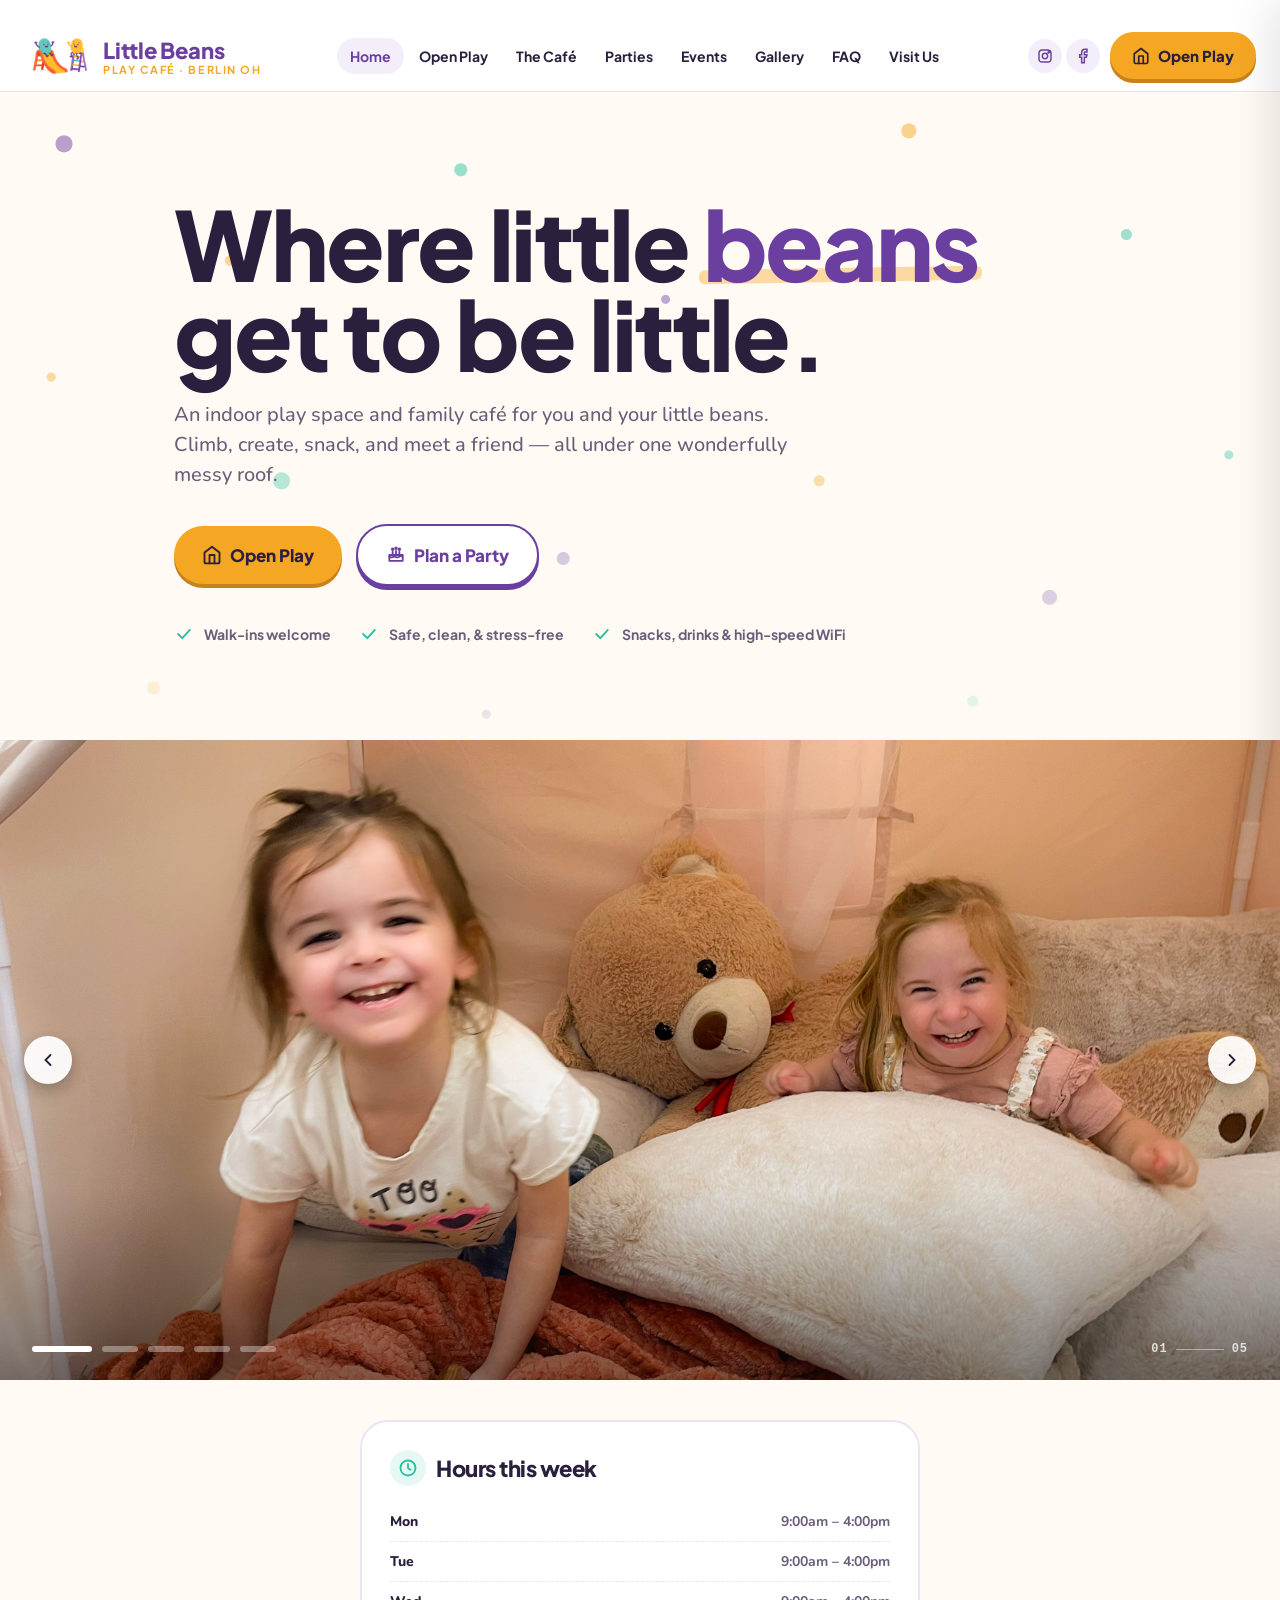
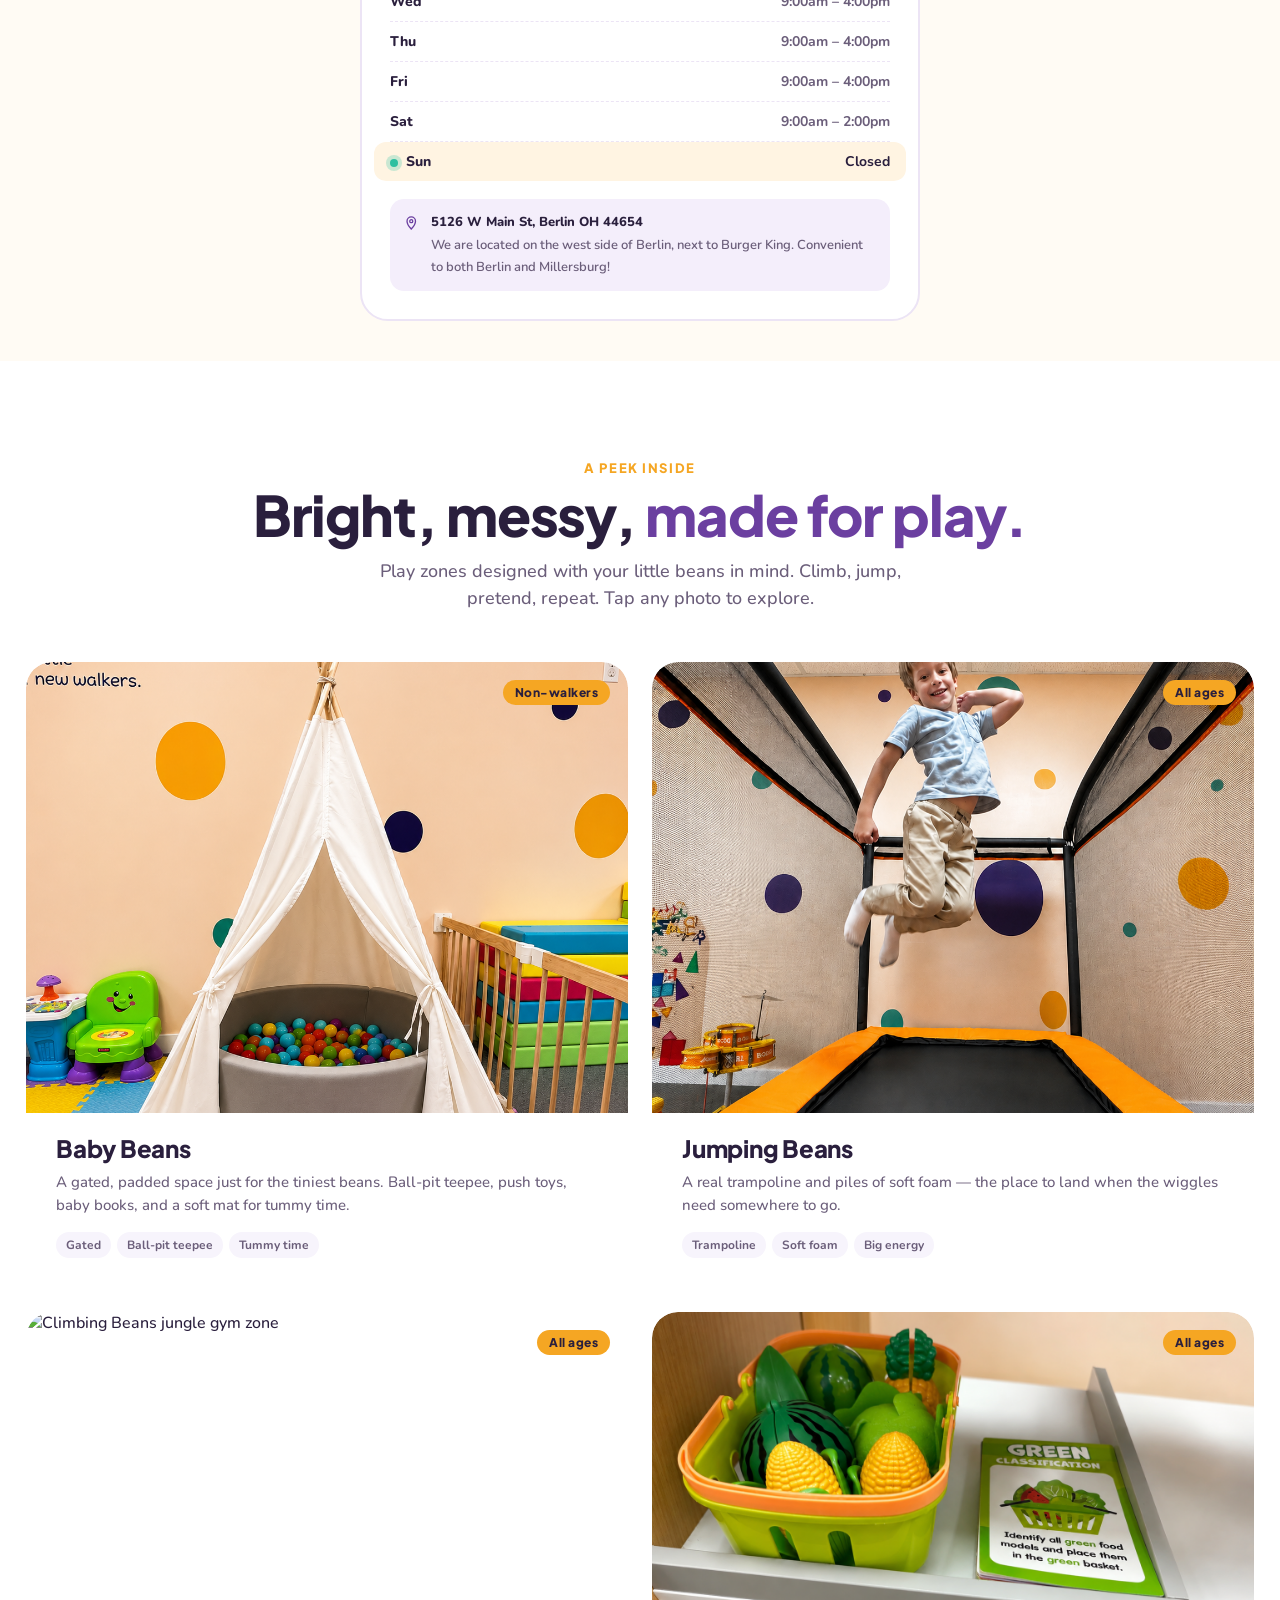
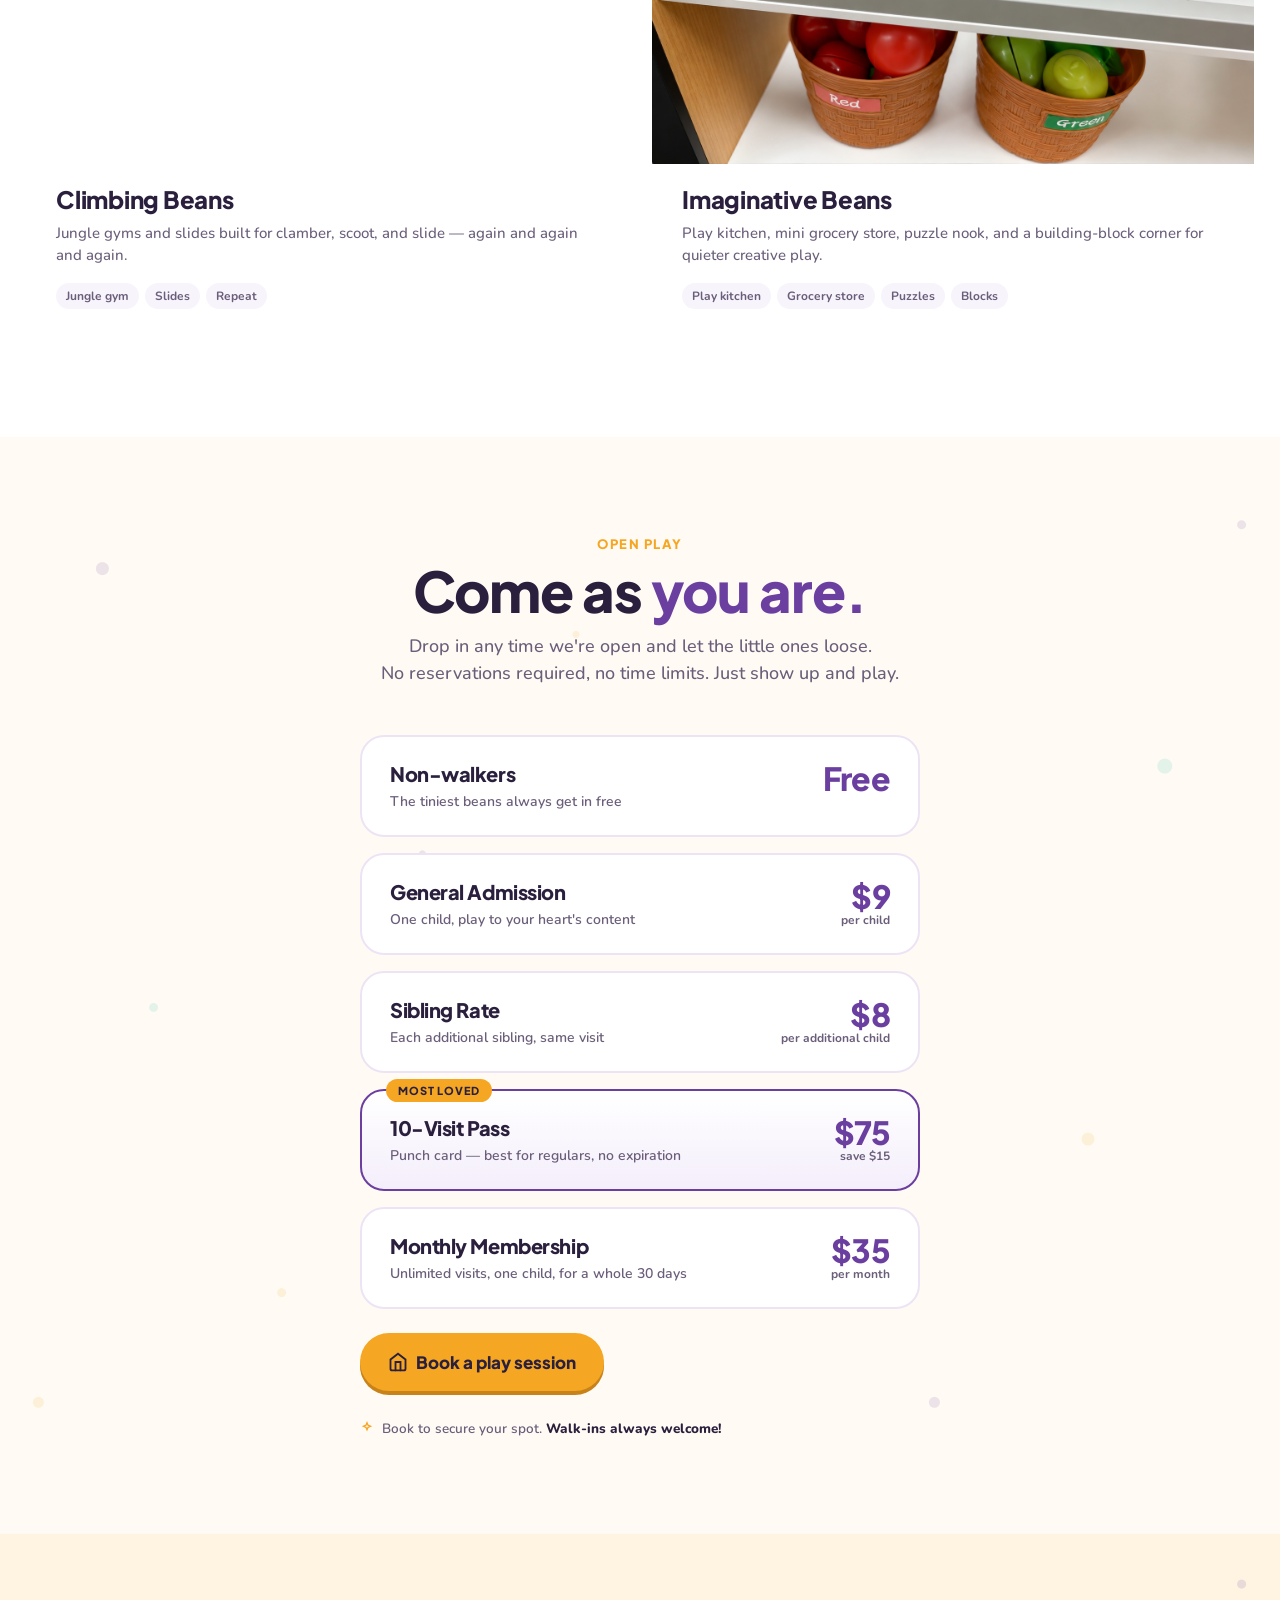
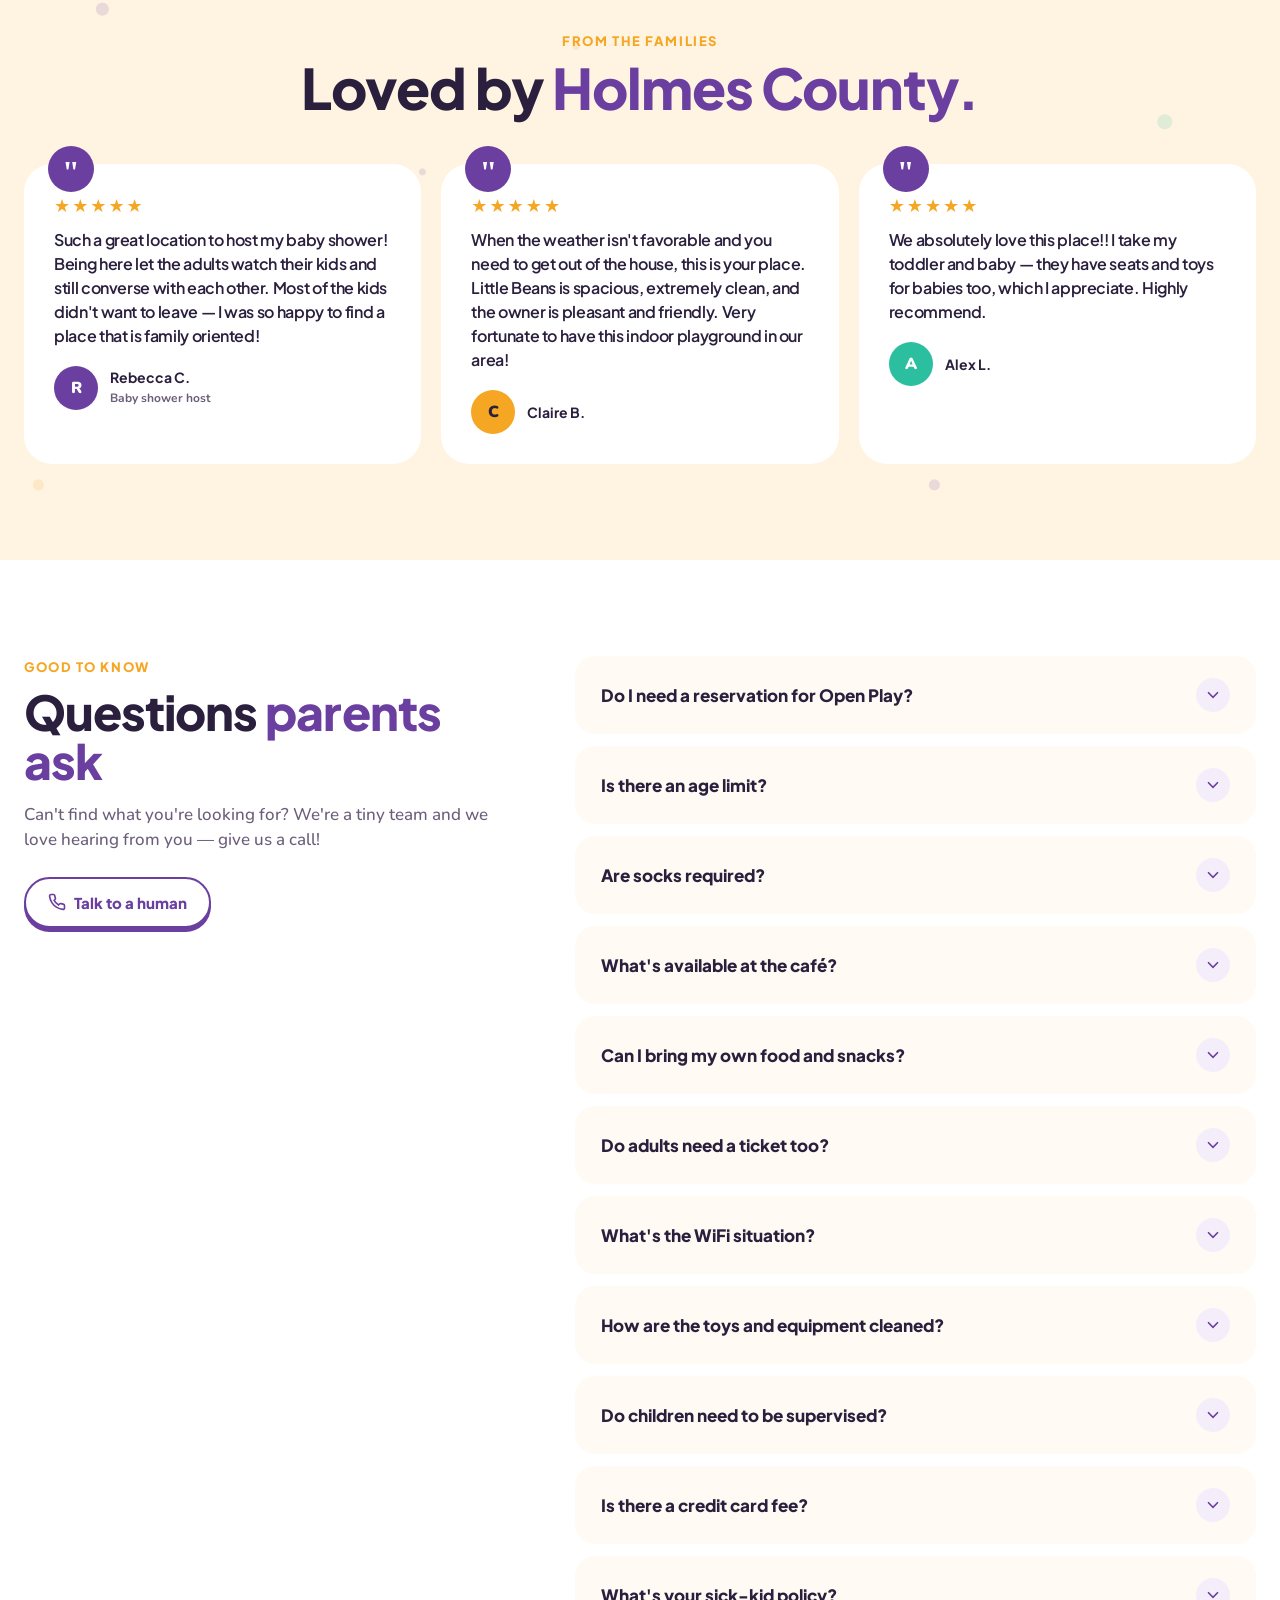
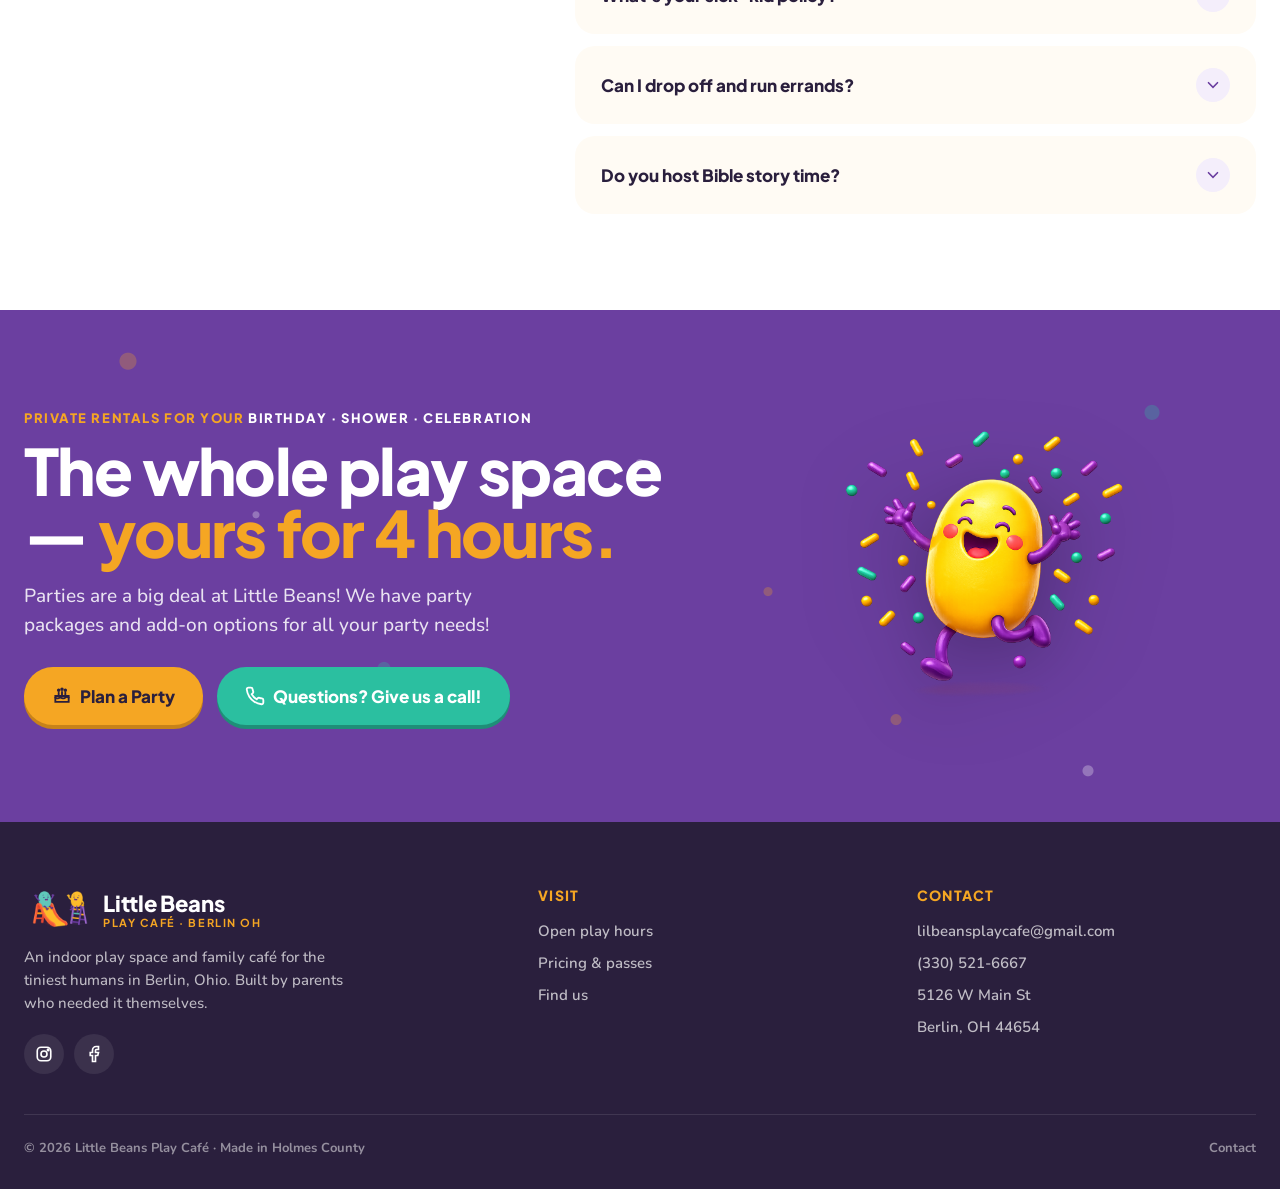
==== commit 9c8f5ac4: "Replace climbing zone card photo with new homepage image" ====
--- a/index.html
+++ b/index.html
@@ -201,7 +201,7 @@
         <ul><li>Trampoline</li><li>Soft foam</li><li>Big energy</li></ul>
       </a>
       <a class="zone-card" href="gallery.html?filter=space" aria-label="Climbing Beans play zone">
-        <div class="zone-photo"><img src="gallery/space/climbing-1.png" alt="Climbing Beans jungle gym zone" loading="lazy"/></div>
+        <div class="zone-photo"><img src="assets/homepage/climbing.jpg" alt="Climbing Beans jungle gym zone" loading="lazy"/></div>
         <span class="age">All ages</span>
         <h3>Climbing Beans</h3>
         <p>Jungle gyms and slides built for clamber, scoot, and slide — again and again and again.</p>
--- a/css/styles.css
+++ b/css/styles.css
@@ -149,11 +149,11 @@
 .carousel-slide { position: absolute; inset: 0; opacity: 0; transition: opacity 1.6s ease; overflow: hidden; }
 .carousel-slide.active { opacity: 1; }
 .carousel-slide-photo { position: absolute; inset: 0; background-color: #3f3a35; background-size: cover; will-change: transform; animation: kenburns 12s ease-out both; animation-play-state: paused; }
-.carousel-slide-photo[data-slide="0"] { background-image: url('../assets/carousel/ball-pit.png'); background-position: 35% 50%; transform-origin: 30% 45%; }
-.carousel-slide-photo[data-slide="1"] { background-image: url('../assets/carousel/kitchen.png'); background-position: 65% 55%; transform-origin: 70% 55%; }
-.carousel-slide-photo[data-slide="2"] { background-image: url('../assets/carousel/magnet-wall.png'); background-position: 50% 68%; transform-origin: 50% 70%; }
-.carousel-slide-photo[data-slide="3"] { background-image: url('../assets/carousel/cozy-fort.png'); background-position: 50% 50%; transform-origin: 50% 50%; }
-.carousel-slide-photo[data-slide="4"] { background-image: url('../assets/carousel/kids-playing.png'); background-position: 50% 40%; transform-origin: 50% 40%; }
+.carousel-slide-photo[data-slide="0"] { background-image: url('../assets/carousel/carousel-01.jpg'); background-position: 35% 50%; transform-origin: 30% 45%; }
+.carousel-slide-photo[data-slide="1"] { background-image: url('../assets/carousel/carousel-02.jpg'); background-position: 65% 55%; transform-origin: 70% 55%; }
+.carousel-slide-photo[data-slide="2"] { background-image: url('../assets/carousel/carousel-03.jpg'); background-position: 50% 68%; transform-origin: 50% 70%; }
+.carousel-slide-photo[data-slide="3"] { background-image: url('../assets/carousel/carousel-04%20v2.jpg'); background-position: 50% 50%; transform-origin: 50% 50%; }
+.carousel-slide-photo[data-slide="4"] { background-image: url('../assets/carousel/carousel-05%20v3.png'); background-position: 50% 40%; transform-origin: 50% 40%; }
 .carousel-slide.active .carousel-slide-photo { animation-play-state: running; }
 @keyframes kenburns { from { transform: scale(1.0); } to { transform: scale(1.12); } }
 .carousel-vignette { position: absolute; inset: 0; z-index: 2; background: linear-gradient(to top, rgba(20,12,6,.55) 0%, rgba(20,12,6,.1) 30%, transparent 55%); pointer-events: none; }
@@ -608,3 +608,4 @@
   .hero-price-badge { display: none; }
   .hero-badge-pill { display: none; }
 }
+
